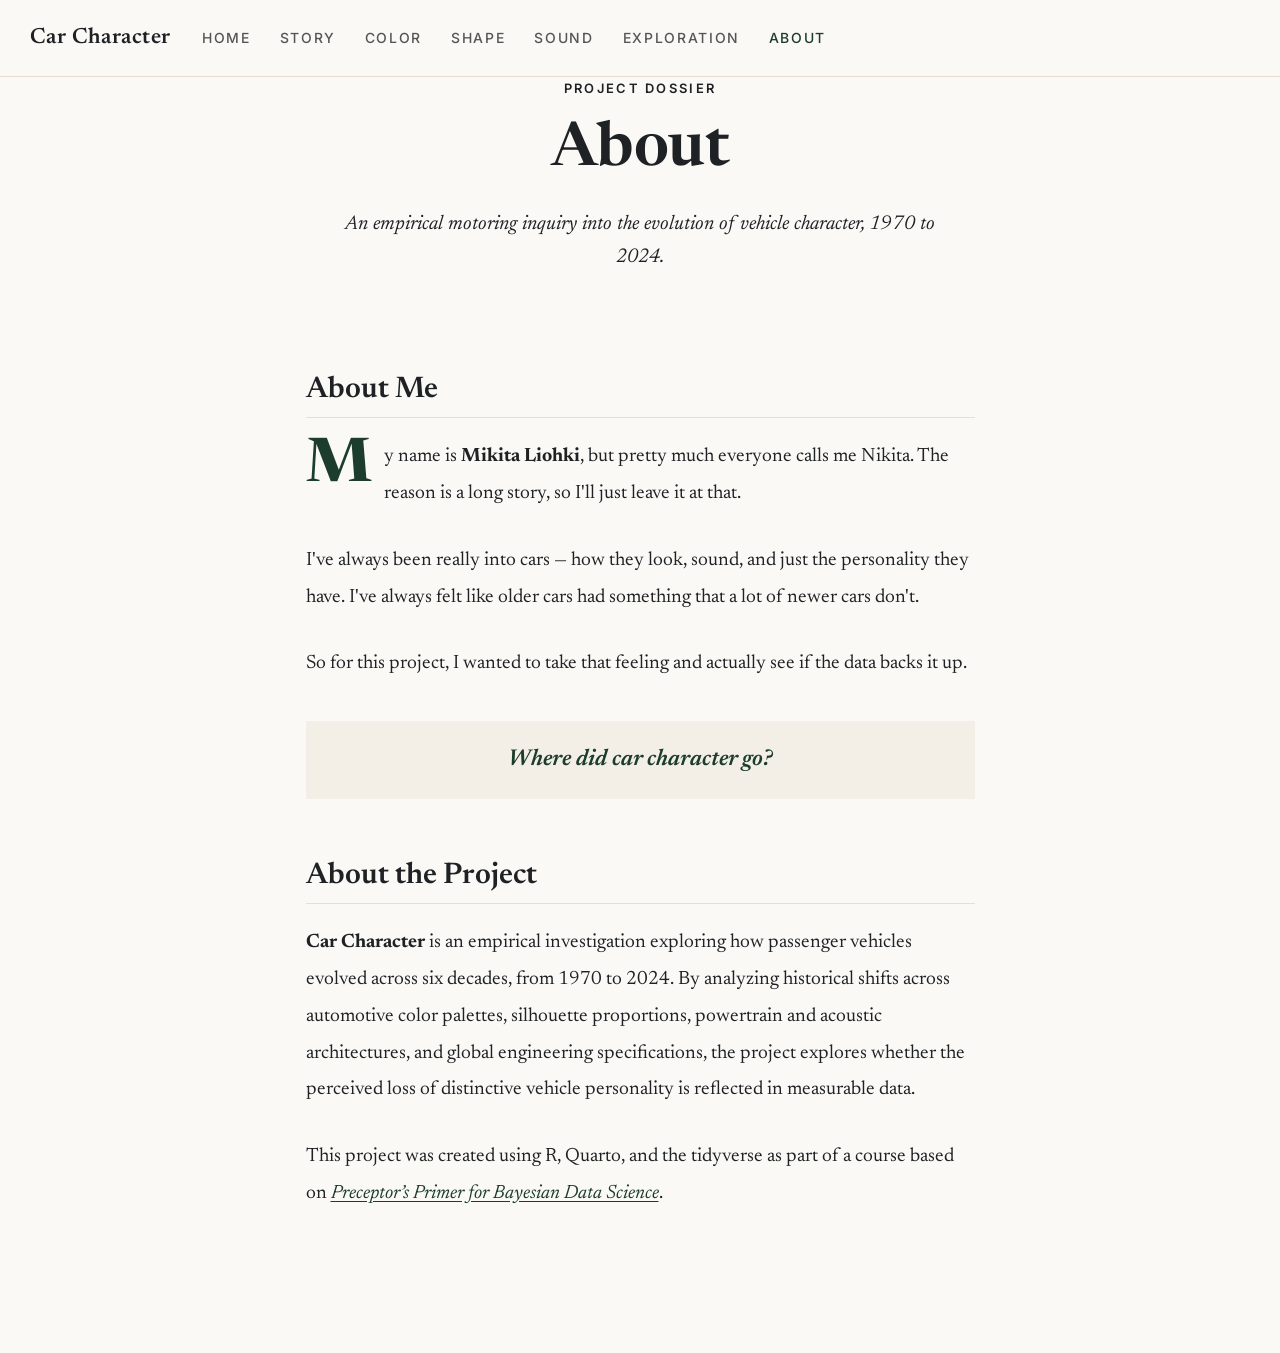
==== about.html @ 87f4a68a "Built site for gh-pages" ====
<!DOCTYPE html>
<html xmlns="http://www.w3.org/1999/xhtml" lang="en" xml:lang="en"><head>

<meta charset="utf-8">
<meta name="generator" content="quarto-1.10.18">

<meta name="viewport" content="width=device-width, initial-scale=1.0, user-scalable=yes">


<title>about – Car Character</title>
<style>
/* Default styles provided by pandoc.
** See https://pandoc.org/MANUAL.html#variables-for-html for config info.
*/
span.smallcaps{font-variant: small-caps;}
div.columns{display: flex; gap: 1.5em;}
div.column{flex: auto;}
@media screen {
div.columns{gap: min(4vw, 1.5em);}
div.column{overflow-x: auto;}
}
div.hanging-indent{margin-left: 1.5em; text-indent: -1.5em;}
ul.task-list{list-style: none;}
ul.task-list li input[type="checkbox"] {
  width: 0.8em;
  margin: 0 0.8em 0.2em -1em; /* quarto-specific, see https://github.com/quarto-dev/quarto-cli/issues/4556 */ 
  vertical-align: middle;
}
</style>


<script src="site_libs/quarto-nav/quarto-nav.js"></script>
<script src="site_libs/quarto-nav/headroom.min.js"></script>
<script src="site_libs/clipboard/clipboard.min.js"></script>
<script src="site_libs/quarto-search/autocomplete.umd.js"></script>
<script src="site_libs/quarto-search/fuse.min.js"></script>
<script src="site_libs/quarto-search/quarto-search.js"></script>
<meta name="quarto:offset" content="./">
<script src="site_libs/quarto-html/quarto.js" type="module"></script>
<script src="site_libs/quarto-html/tabsets/tabsets.js" type="module"></script>
<script src="site_libs/quarto-html/popper.min.js"></script>
<script src="site_libs/quarto-html/tippy.umd.min.js"></script>
<script src="site_libs/quarto-html/anchor.min.js"></script>
<link href="site_libs/quarto-html/tippy.css" rel="stylesheet">
<link href="site_libs/quarto-html/quarto-syntax-highlighting-64a204ab8560d761af7679ceaba22944.css" rel="stylesheet" id="quarto-text-highlighting-styles">
<script src="site_libs/bootstrap/bootstrap.min.js"></script>
<link href="site_libs/bootstrap/bootstrap-icons.css" rel="stylesheet">
<link href="site_libs/bootstrap/bootstrap-8f83ba16321a7fef8bc7299ee1375644.min.css" rel="stylesheet" append-hash="true" id="quarto-bootstrap" data-mode="light">
<script id="quarto-search-options" type="application/json">{
  "location": "navbar",
  "copy-button": false,
  "collapse-after": 3,
  "panel-placement": "end",
  "type": "overlay",
  "limit": 50,
  "keyboard-shortcut": [
    "f",
    "/",
    "s"
  ],
  "show-item-context": false,
  "language": {
    "search-no-results-text": "No results",
    "search-matching-documents-text": "matching documents",
    "search-copy-link-title": "Copy link to search",
    "search-hide-matches-text": "Hide additional matches",
    "search-more-match-text": "more match in this document",
    "search-more-matches-text": "more matches in this document",
    "search-clear-button-title": "Clear",
    "search-text-placeholder": "",
    "search-detached-cancel-button-title": "Cancel",
    "search-submit-button-title": "Submit",
    "search-label": "Search"
  }
}</script>


<link rel="stylesheet" href="styles.css">
</head>

<body class="nav-fixed fullcontent quarto-light">

<div id="quarto-search-results"></div>
  <header id="quarto-header" class="headroom fixed-top">
    <nav class="navbar navbar-expand-lg " data-bs-theme="dark">
      <div class="navbar-container container-fluid">
      <div class="navbar-brand-container mx-auto">
    <a class="navbar-brand" href="./index.html">
    <span class="navbar-title">Car Character</span>
    </a>
  </div>
            <div id="quarto-search" class="" title="Search"></div>
          <button class="navbar-toggler" type="button" data-bs-toggle="collapse" data-bs-target="#navbarCollapse" aria-controls="navbarCollapse" role="menu" aria-expanded="false" aria-label="Toggle navigation" onclick="if (window.quartoToggleHeadroom) { window.quartoToggleHeadroom(); }">
  <span class="navbar-toggler-icon"></span>
</button>
          <div class="collapse navbar-collapse" id="navbarCollapse">
            <ul class="navbar-nav navbar-nav-scroll me-auto">
  <li class="nav-item">
    <a class="nav-link" href="./index.html"> 
<span class="menu-text">Home</span></a>
  </li>  
  <li class="nav-item">
    <a class="nav-link" href="./story.html"> 
<span class="menu-text">Story</span></a>
  </li>  
  <li class="nav-item">
    <a class="nav-link" href="./color.html"> 
<span class="menu-text">Color</span></a>
  </li>  
  <li class="nav-item">
    <a class="nav-link" href="./shape.html"> 
<span class="menu-text">Shape</span></a>
  </li>  
  <li class="nav-item">
    <a class="nav-link" href="./sound.html"> 
<span class="menu-text">Sound</span></a>
  </li>  
  <li class="nav-item">
    <a class="nav-link" href="./exploration.html"> 
<span class="menu-text">Exploration</span></a>
  </li>  
  <li class="nav-item">
    <a class="nav-link active" href="./about.html" aria-current="page"> 
<span class="menu-text">About</span></a>
  </li>  
</ul>
          </div> <!-- /navcollapse -->
            <div class="quarto-navbar-tools">
</div>
      </div> <!-- /container-fluid -->
    </nav>
</header>
<!-- content -->
<div id="quarto-content" class="quarto-container page-layout-custom page-navbar">
<!-- sidebar -->
<!-- margin-sidebar -->
<!-- main -->




<div class="story-reading-wrapper">

  <!-- MASTHEAD / HEADER -->
  <header class="story-article-header">
    <div class="story-kicker">Project Dossier</div>
    <h1 class="story-headline">About</h1>
    <p class="story-deck">
      An empirical motoring inquiry into the evolution of vehicle character, 1970 to 2024.
    </p>
    <div class="story-byline-rule"></div>
  </header>

  <!-- BODY CONTENT -->
  <article class="story-essay">

    <section style="margin-bottom: 3.5rem;">
      <h2 style="font-family: var(--font-serif); font-size: 1.75rem; font-weight: 600; margin-bottom: 1.25rem; color: var(--text-ink); border-bottom: 1px solid var(--border-rule); padding-bottom: 0.5rem;">About Me</h2>
      
      <p class="story-dropcap-para">
        <span class="story-dropcap">M</span>y name is <strong>Mikita Liohki</strong>, but pretty much everyone calls me Nikita. The reason is a long story, so I'll just leave it at that.
      </p>

      <p>
        I've always been really into cars — how they look, sound, and just the personality they have. I've always felt like older cars had something that a lot of newer cars don't.
      </p>

      <p>
        So for this project, I wanted to take that feeling and actually see if the data backs it up.
      </p>

      <div class="story-emphasis-quote" style="margin: 2.25rem 0; font-size: 1.35rem; font-weight: 600; text-align: center;">
        Where did car character go?
      </div>
    </section>

    <section>
      <h2 style="font-family: var(--font-serif); font-size: 1.75rem; font-weight: 600; margin-bottom: 1.25rem; color: var(--text-ink); border-bottom: 1px solid var(--border-rule); padding-bottom: 0.5rem;">About the Project</h2>

      <p>
        <strong>Car Character</strong> is an empirical investigation exploring how passenger vehicles evolved across six decades, from 1970 to 2024. By analyzing historical shifts across automotive color palettes, silhouette proportions, powertrain and acoustic architectures, and global engineering specifications, the project explores whether the perceived loss of distinctive vehicle personality is reflected in measurable data.
      </p>

      <p>
        This project was created using R, Quarto, and the tidyverse as part of a course based on <a href="https://ppbds.github.io/primer/" target="_blank" rel="noopener noreferrer" style="color: var(--accent-racing-green); text-decoration: underline;"><em>Preceptor’s Primer for Bayesian Data Science</em></a>.
      </p>
    </section>

  </article>

</div>




<script id="quarto-html-after-body" type="application/javascript">
  window.document.addEventListener("DOMContentLoaded", function (event) {
    const icon = "";
    const anchorJS = new window.AnchorJS();
    anchorJS.options = {
      placement: 'right',
      icon: icon
    };
    anchorJS.add('.anchored');
    const isCodeAnnotation = (el) => {
      for (const clz of el.classList) {
        if (clz.startsWith('code-annotation-')) {                     
          return true;
        }
      }
      return false;
    }
    const onCopySuccess = function(e) {
      // button target
      const button = e.trigger;
      // don't keep focus
      button.blur();
      // flash "checked"
      button.classList.add('code-copy-button-checked');
      var currentTitle = button.getAttribute("title");
      button.setAttribute("title", "Copied!");
      let tooltip;
      if (window.bootstrap) {
        button.setAttribute("data-bs-toggle", "tooltip");
        button.setAttribute("data-bs-placement", "left");
        button.setAttribute("data-bs-title", "Copied!");
        tooltip = new bootstrap.Tooltip(button, 
          { trigger: "manual", 
            customClass: "code-copy-button-tooltip",
            offset: [0, -8]});
        tooltip.show();    
      }
      setTimeout(function() {
        if (tooltip) {
          tooltip.hide();
          button.removeAttribute("data-bs-title");
          button.removeAttribute("data-bs-toggle");
          button.removeAttribute("data-bs-placement");
        }
        button.setAttribute("title", currentTitle);
        button.classList.remove('code-copy-button-checked');
      }, 1000);
      // clear code selection
      e.clearSelection();
    }
    const getTextToCopy = function(trigger) {
      const outerScaffold = trigger.parentElement.cloneNode(true);
      const codeEl = outerScaffold.querySelector('code');
      for (const childEl of codeEl.children) {
        if (isCodeAnnotation(childEl)) {
          childEl.remove();
        }
      }
      return codeEl.innerText;
    }
    const clipboard = new window.ClipboardJS('.code-copy-button:not([data-in-quarto-modal])', {
      text: getTextToCopy
    });
    clipboard.on('success', onCopySuccess);
    if (window.document.getElementById('quarto-embedded-source-code-modal')) {
      const clipboardModal = new window.ClipboardJS('.code-copy-button[data-in-quarto-modal]', {
        text: getTextToCopy,
        container: window.document.getElementById('quarto-embedded-source-code-modal')
      });
      clipboardModal.on('success', onCopySuccess);
    }
      var localhostRegex = new RegExp(/^(?:http|https):\/\/localhost\:?[0-9]*\//);
      var mailtoRegex = new RegExp(/^mailto:/);
        var filterRegex = new RegExp('/' + window.location.host + '/');
      var isInternal = (href) => {
          return filterRegex.test(href) || localhostRegex.test(href) || mailtoRegex.test(href);
      }
      // Inspect non-navigation links and adorn them if external
     var links = window.document.querySelectorAll('a[href]:not(.nav-link):not(.navbar-brand):not(.toc-action):not(.sidebar-link):not(.sidebar-item-toggle):not(.pagination-link):not(.no-external):not([aria-hidden]):not(.dropdown-item):not(.quarto-navigation-tool):not(.about-link)');
      for (var i=0; i<links.length; i++) {
        const link = links[i];
        if (!isInternal(link.href)) {
          // undo the damage that might have been done by quarto-nav.js in the case of
          // links that we want to consider external
          if (link.dataset.originalHref !== undefined) {
            link.href = link.dataset.originalHref;
          }
        }
      }
    function tippyHover(el, contentFn, onTriggerFn, onUntriggerFn) {
      const config = {
        allowHTML: true,
        maxWidth: 500,
        delay: 100,
        arrow: false,
        appendTo: function(el) {
            return el.parentElement;
        },
        interactive: true,
        interactiveBorder: 10,
        theme: 'quarto',
        placement: 'bottom-start',
      };
      if (contentFn) {
        config.content = contentFn;
      }
      if (onTriggerFn) {
        config.onTrigger = onTriggerFn;
      }
      if (onUntriggerFn) {
        config.onUntrigger = onUntriggerFn;
      }
      window.tippy(el, config); 
    }
    const noterefs = window.document.querySelectorAll('a[role="doc-noteref"]');
    for (var i=0; i<noterefs.length; i++) {
      const ref = noterefs[i];
      tippyHover(ref, function() {
        // use id or data attribute instead here
        let href = ref.getAttribute('data-footnote-href') || ref.getAttribute('href');
        try { href = new URL(href).hash; } catch {}
        const id = href.replace(/^#\/?/, "");
        const note = window.document.getElementById(id);
        if (note) {
          return note.innerHTML;
        } else {
          return "";
        }
      });
    }
    const xrefs = window.document.querySelectorAll('a.quarto-xref');
    const processXRef = (id, note) => {
      // Strip column container classes
      const stripColumnClz = (el) => {
        el.classList.remove("page-full", "page-columns");
        if (el.children) {
          for (const child of el.children) {
            stripColumnClz(child);
          }
        }
      }
      stripColumnClz(note)
      if (id === null || id.startsWith('sec-')) {
        // Special case sections, only their first couple elements
        const container = document.createElement("div");
        if (note.children && note.children.length > 2) {
          container.appendChild(note.children[0].cloneNode(true));
          for (let i = 1; i < note.children.length; i++) {
            const child = note.children[i];
            if (child.tagName === "P" && child.innerText === "") {
              continue;
            } else {
              container.appendChild(child.cloneNode(true));
              break;
            }
          }
          if (window.Quarto?.typesetMath) {
            window.Quarto.typesetMath(container);
          }
          return container.innerHTML
        } else {
          if (window.Quarto?.typesetMath) {
            window.Quarto.typesetMath(note);
          }
          return note.innerHTML;
        }
      } else {
        // Remove any anchor links if they are present
        const anchorLink = note.querySelector('a.anchorjs-link');
        if (anchorLink) {
          anchorLink.remove();
        }
        if (window.Quarto?.typesetMath) {
          window.Quarto.typesetMath(note);
        }
        if (note.classList.contains("callout")) {
          return note.outerHTML;
        } else {
          return note.innerHTML;
        }
      }
    }
    for (var i=0; i<xrefs.length; i++) {
      const xref = xrefs[i];
      tippyHover(xref, undefined, function(instance) {
        instance.disable();
        let url = xref.getAttribute('href');
        let hash = undefined; 
        if (url.startsWith('#')) {
          hash = url;
        } else {
          try { hash = new URL(url).hash; } catch {}
        }
        if (hash) {
          const id = hash.replace(/^#\/?/, "");
          const note = window.document.getElementById(id);
          if (note !== null) {
            try {
              const html = processXRef(id, note.cloneNode(true));
              instance.setContent(html);
            } finally {
              instance.enable();
              instance.show();
            }
          } else {
            // See if we can fetch this
            fetch(url.split('#')[0])
            .then(res => res.text())
            .then(html => {
              const parser = new DOMParser();
              const htmlDoc = parser.parseFromString(html, "text/html");
              const note = htmlDoc.getElementById(id);
              if (note !== null) {
                const html = processXRef(id, note);
                instance.setContent(html);
              } 
            }).finally(() => {
              instance.enable();
              instance.show();
            });
          }
        } else {
          // See if we can fetch a full url (with no hash to target)
          // This is a special case and we should probably do some content thinning / targeting
          fetch(url)
          .then(res => res.text())
          .then(html => {
            const parser = new DOMParser();
            const htmlDoc = parser.parseFromString(html, "text/html");
            const note = htmlDoc.querySelector('main.content');
            if (note !== null) {
              // This should only happen for chapter cross references
              // (since there is no id in the URL)
              // remove the first header
              if (note.children.length > 0 && note.children[0].tagName === "HEADER") {
                note.children[0].remove();
              }
              const html = processXRef(null, note);
              instance.setContent(html);
            } 
          }).finally(() => {
            instance.enable();
            instance.show();
          });
        }
      }, function(instance) {
      });
    }
        let selectedAnnoteEl;
        const selectorForAnnotation = ( cell, annotation) => {
          let cellAttr = 'data-code-cell="' + cell + '"';
          let lineAttr = 'data-code-annotation="' +  annotation + '"';
          const selector = 'span[' + cellAttr + '][' + lineAttr + ']';
          return selector;
        }
        const selectCodeLines = (annoteEl) => {
          const doc = window.document;
          const targetCell = annoteEl.getAttribute("data-target-cell");
          const targetAnnotation = annoteEl.getAttribute("data-target-annotation");
          const annoteSpan = window.document.querySelector(selectorForAnnotation(targetCell, targetAnnotation));
          const lines = annoteSpan.getAttribute("data-code-lines").split(",");
          const lineIds = lines.map((line) => {
            return targetCell + "-" + line;
          })
          let top = null;
          let height = null;
          let parent = null;
          if (lineIds.length > 0) {
              //compute the position of the single el (top and bottom and make a div)
              const el = window.document.getElementById(lineIds[0]);
              top = el.offsetTop;
              height = el.offsetHeight;
              parent = el.parentElement.parentElement;
            if (lineIds.length > 1) {
              const lastEl = window.document.getElementById(lineIds[lineIds.length - 1]);
              const bottom = lastEl.offsetTop + lastEl.offsetHeight;
              height = bottom - top;
            }
            if (top !== null && height !== null && parent !== null) {
              // cook up a div (if necessary) and position it 
              let div = window.document.getElementById("code-annotation-line-highlight");
              if (div === null) {
                div = window.document.createElement("div");
                div.setAttribute("id", "code-annotation-line-highlight");
                div.style.position = 'absolute';
                parent.appendChild(div);
              }
              div.style.top = top - 2 + "px";
              div.style.height = height + 4 + "px";
              div.style.left = 0;
              let gutterDiv = window.document.getElementById("code-annotation-line-highlight-gutter");
              if (gutterDiv === null) {
                gutterDiv = window.document.createElement("div");
                gutterDiv.setAttribute("id", "code-annotation-line-highlight-gutter");
                gutterDiv.style.position = 'absolute';
                const codeCell = window.document.getElementById(targetCell);
                const gutter = codeCell.querySelector('.code-annotation-gutter');
                gutter.appendChild(gutterDiv);
              }
              gutterDiv.style.top = top - 2 + "px";
              gutterDiv.style.height = height + 4 + "px";
            }
            selectedAnnoteEl = annoteEl;
          }
        };
        const unselectCodeLines = () => {
          const elementsIds = ["code-annotation-line-highlight", "code-annotation-line-highlight-gutter"];
          elementsIds.forEach((elId) => {
            const div = window.document.getElementById(elId);
            if (div) {
              div.remove();
            }
          });
          selectedAnnoteEl = undefined;
        };
          // Handle positioning of the toggle
      window.addEventListener(
        "resize",
        throttle(() => {
          elRect = undefined;
          if (selectedAnnoteEl) {
            selectCodeLines(selectedAnnoteEl);
          }
        }, 10)
      );
      function throttle(fn, ms) {
      let throttle = false;
      let timer;
        return (...args) => {
          if(!throttle) { // first call gets through
              fn.apply(this, args);
              throttle = true;
          } else { // all the others get throttled
              if(timer) clearTimeout(timer); // cancel #2
              timer = setTimeout(() => {
                fn.apply(this, args);
                timer = throttle = false;
              }, ms);
          }
        };
      }
        // Attach click handler to the DT
        const annoteDls = window.document.querySelectorAll('dt[data-target-cell]');
        for (const annoteDlNode of annoteDls) {
          annoteDlNode.addEventListener('click', (event) => {
            const clickedEl = event.target;
            if (clickedEl !== selectedAnnoteEl) {
              unselectCodeLines();
              const activeEl = window.document.querySelector('dt[data-target-cell].code-annotation-active');
              if (activeEl) {
                activeEl.classList.remove('code-annotation-active');
              }
              selectCodeLines(clickedEl);
              clickedEl.classList.add('code-annotation-active');
            } else {
              // Unselect the line
              unselectCodeLines();
              clickedEl.classList.remove('code-annotation-active');
            }
          });
        }
    const findCites = (el) => {
      const parentEl = el.parentElement;
      if (parentEl) {
        const cites = parentEl.dataset.cites;
        if (cites) {
          return {
            el,
            cites: cites.split(' ')
          };
        } else {
          return findCites(el.parentElement)
        }
      } else {
        return undefined;
      }
    };
    var bibliorefs = window.document.querySelectorAll('a[role="doc-biblioref"]');
    for (var i=0; i<bibliorefs.length; i++) {
      const ref = bibliorefs[i];
      const citeInfo = findCites(ref);
      if (citeInfo) {
        tippyHover(citeInfo.el, function() {
          var popup = window.document.createElement('div');
          citeInfo.cites.forEach(function(cite) {
            var citeDiv = window.document.createElement('div');
            citeDiv.classList.add('hanging-indent');
            citeDiv.classList.add('csl-entry');
            var biblioDiv = window.document.getElementById('ref-' + cite);
            if (biblioDiv) {
              citeDiv.innerHTML = biblioDiv.innerHTML;
            }
            popup.appendChild(citeDiv);
          });
          return popup.innerHTML;
        });
      }
    }
  });
  </script>
</div> <!-- /content -->




</body></html>
---- styles.css ----
/* ==========================================================================
   BRITISH MOTORING EDITORIAL DESIGN SYSTEM
   Refined, Understated, Editorial Typography & Warm Paper Palette
   ========================================================================== */

@import url('https://fonts.googleapis.com/css2?family=Newsreader:ital,opsz,wght@0,6..72,400..700;1,6..72,400..700&family=Inter:wght@300;400;500;600&display=swap');

:root {
  --font-serif: "Newsreader", "Baskerville", "Georgia", "Times New Roman", serif;
  --font-sans: "Inter", -apple-system, BlinkMacSystemFont, "Segoe UI", Roboto, sans-serif;
  
  /* Primary British editorial palette */
  --bg-paper: #fbf9f5;
  --bg-cream: #f4efe6;
  --bg-stone: #ebe5d8;
  --bg-card: #ffffff;
  
  /* Contrast dark sections (British racing green / navy / charcoal) */
  --bg-dark-racing: #142a20;
  --bg-dark-navy: #151e27;
  --bg-dark-charcoal: #1e2225;
  
  /* Typography ink tones */
  --text-ink: #1e2225;
  --text-body: #42494e;
  --text-muted: #727c83;
  --text-faint: #9ea7ad;
  --text-light: #f7f5ef;
  --text-light-muted: #b8c1c5;
  
  /* Restrained dividers & hairline rules */
  --border-rule: #e5dfd4;
  --border-strong: #cfc6b5;
  --border-dark-rule: rgba(255, 255, 255, 0.12);
  
  /* Natural accents */
  --accent-racing-green: #1c3d2e;
  --accent-brass: #967444;
  --accent-burgundy: #742d33;
  --accent-faded-red: #a43936;
}

body {
  background-color: var(--bg-paper);
  color: var(--text-ink);
  font-family: var(--font-sans);
  line-height: 1.65;
  -webkit-font-smoothing: antialiased;
  -moz-osx-font-smoothing: grayscale;
}

/* Journal Masthead Navbar */
.navbar {
  background-color: var(--bg-paper) !important;
  border-bottom: 1px solid var(--border-rule) !important;
  box-shadow: none !important;
  padding: 0.85rem 1.5rem;
}

.navbar .navbar-brand {
  font-family: var(--font-serif);
  font-size: 1.3rem;
  font-weight: 600;
  letter-spacing: 0.02em;
  color: var(--text-ink) !important;
}

.navbar .nav-link {
  font-family: var(--font-sans);
  font-size: 0.82rem;
  font-weight: 500;
  letter-spacing: 0.12em;
  text-transform: uppercase;
  color: var(--text-secondary) !important;
  padding: 0.45rem 0.85rem !important;
  transition: color 0.2s ease;
}

.navbar .nav-link:hover,
.navbar .nav-link.active {
  color: var(--accent-racing-green) !important;
}

.navbar-toggler {
  border-color: var(--border-rule) !important;
}

/* Editorial Hero Header */
.hero-section {
  position: relative;
  background-color: var(--bg-paper);
  padding: 5rem 1.5rem 4.5rem;
  color: var(--text-ink);
  overflow: hidden;
  border-bottom: 1px solid var(--border-rule);
}

.hero-header {
  position: relative;
  z-index: 10;
  text-align: center;
  max-width: 820px;
  margin: 0 auto;
}

.hero-eyebrow {
  display: inline-block;
  font-family: var(--font-sans);
  font-size: 0.76rem;
  font-weight: 600;
  letter-spacing: 0.18em;
  text-transform: uppercase;
  color: var(--accent-racing-green);
  margin-bottom: 1rem;
  padding: 0.25rem 0.65rem;
  background: transparent;
  border-top: 1px solid var(--border-strong);
  border-bottom: 1px solid var(--border-strong);
  border-left: none;
  border-right: none;
  border-radius: 0;
}

.hero-title {
  font-family: var(--font-serif);
  font-size: clamp(2.4rem, 5vw, 3.8rem);
  font-weight: 600;
  letter-spacing: -0.01em;
  color: var(--text-ink);
  margin: 0.5rem 0 1rem;
  line-height: 1.15;
  text-shadow: none;
}

.hero-subtitle {
  font-family: var(--font-serif);
  font-size: clamp(1.1rem, 2vw, 1.35rem);
  font-style: italic;
  font-weight: 400;
  line-height: 1.6;
  color: var(--text-body);
  margin-top: 0.85rem;
  max-width: 680px;
  margin-left: auto;
  margin-right: auto;
  text-shadow: none;
}

/* ==========================================================================
   ONE CAR — SEVEN DECADES: Continuous Automotive Timeline
   ========================================================================== */

.seven-decades-section {
  position: relative;
  z-index: 5;
  width: 100%;
  max-width: 1360px;
  margin: 0 auto;
  padding: 4.5rem 1.5rem 4rem;
  background: var(--bg-paper);
}

.seven-decades-header {
  text-align: center;
  max-width: 820px;
  margin: 0 auto 3rem;
}

.timeline-headline {
  font-family: var(--font-serif);
  font-size: clamp(2.2rem, 4.5vw, 3.4rem);
  font-weight: 600;
  letter-spacing: -0.01em;
  color: var(--text-ink);
  margin: 0 0 0.85rem;
  line-height: 1.15;
  text-shadow: none;
}

.timeline-subtitle {
  font-family: var(--font-serif);
  font-size: clamp(1.05rem, 1.8vw, 1.25rem);
  font-weight: 400;
  line-height: 1.6;
  color: var(--text-body);
  margin: 0;
  font-style: italic;
}

/* Timeline Container & Grid */
.seven-decades-container {
  position: relative;
  width: 100%;
  background: var(--bg-card);
  border: 1px solid var(--border-rule);
  box-shadow: 0 4px 20px rgba(0, 0, 0, 0.03);
  overflow: hidden;
  border-radius: 2px;
}

/* Subtle continuous horizontal connecting line */
.timeline-horizon-line {
  position: absolute;
  top: 48px;
  left: 0;
  right: 0;
  height: 1px;
  background: var(--border-rule);
  z-index: 1;
  pointer-events: none;
}

.seven-decades-grid {
  position: relative;
  z-index: 2;
  display: grid;
  grid-template-columns: repeat(6, 1fr);
  width: 100%;
}

/* Individual Vertical Decade Panel */
.decade-panel {
  display: flex;
  flex-direction: column;
  align-items: center;
  padding: 1.35rem 0.65rem 1.75rem;
  border-right: 1px solid var(--border-rule);
  position: relative;
  background: transparent;
  transition: background 0.25s ease;
  min-width: 0;
}

.decade-panel:last-child {
  border-right: none;
}

.decade-panel:hover {
  background: var(--bg-cream);
}

.panel-decade-badge {
  font-family: var(--font-sans);
  font-size: 0.72rem;
  font-weight: 600;
  letter-spacing: 0.16em;
  color: var(--accent-racing-green);
  text-transform: uppercase;
  margin-bottom: 0.55rem;
  transition: color 0.2s ease;
}

.panel-horizon-node {
  width: 5px;
  height: 5px;
  border-radius: 50%;
  background: var(--border-strong);
  margin-bottom: 1.25rem;
  transition: transform 0.2s ease, background-color 0.2s ease;
}

.decade-panel:hover .panel-horizon-node {
  transform: scale(1.4);
  background: var(--accent-racing-green);
}

/* Car Photography Frame */
.panel-image-frame {
  width: 100%;
  height: 125px;
  display: flex;
  align-items: center;
  justify-content: center;
  background: var(--bg-paper);
  border: 1px solid var(--border-rule);
  border-radius: 2px;
  padding: 6px;
  overflow: hidden;
  margin-bottom: 1rem;
}

.panel-car-img {
  width: 100%;
  height: 100%;
  object-fit: contain;
  object-position: center;
  filter: contrast(1.02);
  transition: transform 0.4s ease;
}

.decade-panel:hover .panel-car-img {
  transform: scale(1.05);
}

/* Panel Meta Information */
.panel-meta {
  width: 100%;
  text-align: center;
  display: flex;
  flex-direction: column;
}

.panel-year {
  font-family: var(--font-sans);
  font-size: 0.7rem;
  font-weight: 600;
  letter-spacing: 0.1em;
  color: var(--text-muted);
}

.panel-model {
  font-family: var(--font-serif);
  font-size: 0.88rem;
  font-weight: 600;
  letter-spacing: 0.01em;
  color: var(--text-ink);
  margin: 0.2rem 0 0.75rem;
  line-height: 1.25;
  min-height: 2.2rem;
  display: flex;
  align-items: center;
  justify-content: center;
}

/* Technical Specification List */
.panel-specs {
  font-family: var(--font-sans);
  font-size: 0.7rem;
  color: var(--text-muted);
  line-height: 1.6;
  border-top: 1px solid var(--border-rule);
  padding-top: 0.65rem;
  display: flex;
  flex-direction: column;
  gap: 0.1rem;
}

.panel-specs span {
  display: block;
  white-space: nowrap;
}

/* Timeline Outro & Lead-in Transition */
.seven-decades-outro {
  text-align: center;
  max-width: 760px;
  margin: 3.5rem auto 1rem;
}

.outro-statement {
  font-family: var(--font-serif);
  font-size: clamp(1.15rem, 2vw, 1.4rem);
  font-style: italic;
  font-weight: 400;
  color: var(--text-ink);
  margin-bottom: 1.5rem;
  line-height: 1.5;
}

.outro-transition-box {
  background: var(--bg-cream);
  border: 1px solid var(--border-rule);
  border-radius: 2px;
  padding: 1.75rem 2.25rem;
  margin-top: 1rem;
}

.transition-question {
  font-family: var(--font-serif);
  font-size: clamp(1.15rem, 2vw, 1.4rem);
  font-weight: 600;
  color: var(--text-ink);
  margin: 0 0 0.45rem;
}

.transition-subtext {
  font-size: 0.95rem;
  color: var(--text-secondary);
  margin: 0;
  line-height: 1.55;
}

/* Responsive: Tablet (768px - 1050px) */
@media (max-width: 1050px) {
  .seven-decades-grid {
    grid-template-columns: repeat(6, minmax(130px, 1fr));
    overflow-x: auto;
    -webkit-overflow-scrolling: touch;
  }
  
  .timeline-horizon-line {
    width: 780px;
  }
}

/* Responsive: Mobile (< 768px) */
@media (max-width: 767px) {
  .seven-decades-container {
    background: transparent;
    border: none;
    box-shadow: none;
  }

  .timeline-horizon-line {
    display: none;
  }

  .seven-decades-grid {
    display: flex;
    flex-direction: column;
    gap: 1.5rem;
  }

  .decade-panel {
    border-right: none;
    border: 1px solid var(--border-rule);
    background: var(--bg-card);
    border-radius: 2px;
    padding: 1.25rem 1.25rem 1.5rem;
    width: 100%;
  }

  .panel-horizon-node {
    display: none;
  }

  .panel-image-frame {
    height: 190px;
    margin-bottom: 1rem;
  }

  .panel-model {
    min-height: auto;
  }

  .panel-specs {
    flex-direction: row;
    flex-wrap: wrap;
    justify-content: center;
    gap: 0.75rem;
  }
}

/* ==========================================================================
   Two-Car Visual Comparison Section
   ========================================================================== */

.comparison-section {
  max-width: 1240px;
  margin: 4.5rem auto 5.5rem;
  padding: 0 1.5rem;
}

.comparison-header {
  text-align: center;
  margin-bottom: 3rem;
}

.comparison-eyebrow {
  font-family: var(--font-sans);
  font-size: 0.74rem;
  font-weight: 600;
  letter-spacing: 0.16em;
  text-transform: uppercase;
  color: var(--accent-racing-green);
  margin-bottom: 0.75rem;
}

.comparison-title {
  font-family: var(--font-serif);
  font-size: clamp(2rem, 4.2vw, 3.2rem);
  font-weight: 600;
  letter-spacing: -0.01em;
  color: var(--text-ink);
  margin: 0 0 0.85rem;
  text-transform: none;
}

.comparison-subtitle {
  font-family: var(--font-serif);
  font-size: clamp(1.05rem, 1.8vw, 1.25rem);
  color: var(--text-body);
  font-style: italic;
  max-width: 650px;
  margin: 0 auto;
  line-height: 1.6;
}

/* Side-by-Side Comparison Stage */
.comparison-stage {
  display: flex;
  align-items: stretch;
  gap: 1.5rem;
  position: relative;
  margin-bottom: 2.5rem;
}

.car-card {
  flex: 1;
  background: var(--bg-card);
  border: 1px solid var(--border-rule);
  border-radius: 2px;
  overflow: hidden;
  display: flex;
  flex-direction: column;
  transition: border-color 0.25s ease, box-shadow 0.25s ease;
  box-shadow: 0 2px 12px rgba(0, 0, 0, 0.03);
}

.car-card:hover {
  border-color: var(--border-strong);
  box-shadow: 0 6px 20px rgba(0, 0, 0, 0.06);
}

.car-media {
  position: relative;
  width: 100%;
  aspect-ratio: 16 / 10;
  background: var(--bg-cream);
  overflow: hidden;
}

.car-photo {
  width: 100%;
  height: 100%;
  object-fit: cover;
  transition: transform 0.5s ease;
}

.car-card:hover .car-photo {
  transform: scale(1.02);
}

.era-tag {
  position: absolute;
  top: 1rem;
  left: 1rem;
  background: var(--bg-paper);
  border: 1px solid var(--border-rule);
  color: var(--accent-racing-green);
  font-family: var(--font-sans);
  font-size: 0.74rem;
  font-weight: 600;
  letter-spacing: 0.1em;
  padding: 0.3rem 0.65rem;
  border-radius: 2px;
}

.car-meta {
  padding: 1.75rem;
  display: flex;
  flex-direction: column;
  flex-grow: 1;
}

.car-name {
  font-family: var(--font-serif);
  font-size: 1.65rem;
  font-weight: 600;
  color: var(--text-ink);
  margin: 0 0 0.35rem;
  letter-spacing: -0.01em;
}

.car-category {
  font-family: var(--font-sans);
  font-size: 0.8rem;
  color: var(--text-muted);
  margin-bottom: 1.5rem;
  font-weight: 500;
  letter-spacing: 0.03em;
}

/* Specs Table / Grid */
.car-specs-grid {
  margin: 0;
  padding: 0;
  display: flex;
  flex-direction: column;
  gap: 0.7rem;
  border-top: 1px solid var(--border-rule);
  padding-top: 1.25rem;
}

.spec-row {
  display: flex;
  justify-content: space-between;
  align-items: baseline;
  font-size: 0.88rem;
  padding-bottom: 0.45rem;
  border-bottom: 1px solid var(--border-rule);
}

.spec-row dt {
  color: var(--text-muted);
  font-weight: 400;
}

.spec-row dd {
  margin: 0;
  color: var(--text-ink);
  font-weight: 500;
  font-family: var(--font-sans);
}

.spec-metric {
  color: var(--text-muted);
  font-size: 0.8rem;
  font-weight: 400;
}

/* Central Bridge / VS */
.comparison-bridge {
  display: flex;
  flex-direction: column;
  align-items: center;
  justify-content: center;
  width: 40px;
  position: relative;
}

.bridge-line {
  flex: 1;
  width: 1px;
  background: var(--border-rule);
}

.bridge-badge {
  background: var(--bg-paper);
  border: 1px solid var(--border-rule);
  color: var(--text-muted);
  font-family: var(--font-sans);
  font-size: 0.72rem;
  font-weight: 600;
  letter-spacing: 0.1em;
  padding: 0.4rem 0.55rem;
  border-radius: 2px;
  margin: 0.5rem 0;
}

/* Data Insight Strip */
.comparison-delta-strip {
  background: var(--bg-cream);
  border: 1px solid var(--border-rule);
  border-radius: 2px;
  padding: 1.5rem 2rem;
  margin-bottom: 3rem;
}

.delta-header {
  font-family: var(--font-sans);
  font-size: 0.74rem;
  font-weight: 600;
  letter-spacing: 0.16em;
  color: var(--accent-racing-green);
  margin-bottom: 1.25rem;
  text-align: center;
}

.delta-grid {
  display: grid;
  grid-template-columns: repeat(auto-fit, minmax(180px, 1fr));
  gap: 1.25rem;
  text-align: center;
}

.delta-item {
  display: flex;
  flex-direction: column;
  gap: 0.35rem;
  padding: 0.5rem;
  border-left: 1px solid var(--border-rule);
}

.delta-item:first-child {
  border-left: none;
}

.delta-value {
  font-family: var(--font-serif);
  font-size: 1.65rem;
  font-weight: 600;
  color: var(--text-ink);
}

.delta-item.highlight .delta-value {
  color: var(--accent-racing-green);
}

.delta-label {
  font-family: var(--font-sans);
  font-size: 0.78rem;
  color: var(--text-secondary);
  font-weight: 500;
}

/* Editorial Observation & Narrative */
.comparison-narrative {
  background: var(--bg-card);
  border: 1px solid var(--border-rule);
  border-radius: 2px;
  padding: 2.5rem 3rem;
}

.narrative-heading {
  font-family: var(--font-serif);
  font-size: 1.5rem;
  font-weight: 600;
  color: var(--text-ink);
  margin: 0 0 1.25rem;
  letter-spacing: -0.01em;
}

.narrative-body p {
  color: var(--text-body);
  font-size: 1.05rem;
  line-height: 1.7;
  margin-bottom: 1.25rem;
}

.narrative-body p:last-child {
  margin-bottom: 0;
}

.narrative-question {
  margin-top: 1.75rem;
  padding-top: 1.5rem;
  border-top: 1px solid var(--border-rule);
}

.narrative-question em {
  font-family: var(--font-serif);
  color: var(--accent-racing-green);
  font-size: 1.25rem;
  font-style: italic;
  font-weight: 400;
  display: block;
}

/* Responsive Stacking */
@media (max-width: 900px) {
  .comparison-stage {
    flex-direction: column;
  }

  .comparison-bridge {
    flex-direction: row;
    width: 100%;
    margin: 0.75rem 0;
  }

  .bridge-line {
    width: auto;
    height: 1px;
    background: var(--border-rule);
  }

  .delta-item {
    border-left: none;
    border-bottom: 1px solid var(--border-rule);
    padding-bottom: 1rem;
  }

  .delta-item:last-child {
    border-bottom: none;
  }

  .comparison-narrative {
    padding: 1.75rem;
  }
}


/* ==========================================================================
   Home Page: Decade Color Palette Section (1970 - 2024)
   ========================================================================== */

.home-palette-section {
  padding: 5rem 1.5rem 6rem;
  max-width: 1280px;
  margin: 0 auto;
  border-top: 1px solid var(--border-rule);
  background: var(--bg-paper);
}

.home-palette-header {
  text-align: center;
  max-width: 900px;
  margin: 0 auto 3rem;
}

.palette-eyebrow {
  font-family: var(--font-sans);
  font-size: 0.74rem;
  font-weight: 600;
  letter-spacing: 0.16em;
  text-transform: uppercase;
  color: var(--accent-racing-green);
  margin-bottom: 0.85rem;
  display: inline-block;
}

.palette-statement {
  font-family: var(--font-serif);
  font-size: clamp(2rem, 4.2vw, 3.2rem);
  font-weight: 600;
  letter-spacing: -0.01em;
  color: var(--text-ink);
  margin: 0 0 0.85rem;
  line-height: 1.15;
  text-shadow: none;
  text-transform: none;
}

.palette-question {
  font-family: var(--font-serif);
  font-size: clamp(1.05rem, 1.8vw, 1.25rem);
  color: var(--text-body);
  font-style: italic;
  margin: 0;
  line-height: 1.6;
}

.home-palette-card {
  background: var(--bg-card);
  border: 1px solid var(--border-rule);
  border-radius: 2px;
  padding: 2.25rem;
  box-shadow: 0 4px 20px rgba(0, 0, 0, 0.03);
}

.palette-toolbar {
  display: flex;
  flex-direction: column;
  gap: 0.85rem;
  background: var(--bg-cream);
  border: 1px solid var(--border-rule);
  border-radius: 2px;
  padding: 1rem 1.25rem;
  margin-bottom: 2rem;
}

.palette-legend {
  display: flex;
  flex-wrap: wrap;
  gap: 0.6rem 1rem;
  align-items: center;
}

.palette-legend-item {
  display: inline-flex;
  align-items: center;
  gap: 0.45rem;
  font-family: var(--font-sans);
  font-size: 0.78rem;
  color: var(--text-body);
}

.legend-swatch {
  width: 11px;
  height: 11px;
  border-radius: 2px;
  display: inline-block;
  flex-shrink: 0;
}

.palette-readout {
  font-family: var(--font-sans);
  font-size: 0.82rem;
  color: var(--text-ink);
  background: var(--bg-card);
  padding: 0.45rem 0.85rem;
  border-radius: 2px;
  border: 1px solid var(--border-rule);
  min-height: 24px;
}

.readout-idle {
  color: var(--text-muted);
  font-style: italic;
}

.mobile-scroll-hint {
  display: none;
  font-family: var(--font-sans);
  font-size: 0.72rem;
  color: var(--accent-racing-green);
  margin-bottom: 0.75rem;
  text-align: center;
  letter-spacing: 0.05em;
}

/* 6 Decade Columns Grid */
.palette-decades-grid {
  display: grid;
  grid-template-columns: repeat(6, 1fr);
  gap: 1.25rem;
  margin: 1.5rem 0;
}

.decade-palette-column {
  display: flex;
  flex-direction: column;
  gap: 0.65rem;
  background: var(--bg-paper);
  border: 1px solid var(--border-rule);
  border-radius: 2px;
  padding: 0.85rem 0.5rem;
  transition: border-color 0.2s ease;
}

.decade-palette-column:hover {
  border-color: var(--border-strong);
}

.column-header {
  display: flex;
  flex-direction: column;
  align-items: center;
  gap: 2px;
}

.column-decade {
  font-family: var(--font-serif);
  font-size: 1.15rem;
  font-weight: 600;
  letter-spacing: 0.01em;
  color: var(--text-ink);
}

.column-range {
  font-family: var(--font-sans);
  font-size: 0.72rem;
  color: var(--text-muted);
}

.column-pillar {
  height: 480px;
  display: flex;
  flex-direction: column;
  width: 100%;
  border-radius: 2px;
  overflow: hidden;
  border: 1px solid var(--border-rule);
  background: var(--bg-cream);
  box-shadow: none;
}

.palette-slice {
  display: flex;
  align-items: center;
  justify-content: center;
  overflow: hidden;
  width: 100%;
  transition: filter 0.15s ease;
  cursor: pointer;
  user-select: none;
}

.palette-slice:hover {
  filter: brightness(1.1);
}

.palette-slice.is-compact {
  font-size: 0;
}

.slice-pct {
  font-family: var(--font-sans);
  font-size: 0.74rem;
  font-weight: 600;
  letter-spacing: -0.01em;
}

.column-footer {
  display: flex;
  flex-direction: column;
  align-items: center;
  gap: 2px;
  padding-top: 0.25rem;
}

.footer-highlight {
  display: flex;
  align-items: baseline;
  gap: 4px;
}

.footer-pct {
  font-family: var(--font-serif);
  font-size: 1.15rem;
  font-weight: 600;
  color: var(--accent-racing-green);
}

.footer-label {
  font-family: var(--font-sans);
  font-size: 0.72rem;
  font-weight: 600;
  color: var(--text-muted);
  text-transform: uppercase;
  letter-spacing: 0.05em;
}

.footer-sub {
  font-family: var(--font-sans);
  font-size: 0.7rem;
  color: var(--text-muted);
}

.palette-card-footer {
  display: flex;
  justify-content: space-between;
  align-items: center;
  flex-wrap: wrap;
  gap: 1.25rem;
  padding-top: 1.5rem;
  margin-top: 1.5rem;
  border-top: 1px solid var(--border-rule);
}

.palette-source-text {
  font-size: 0.8rem;
  color: var(--text-muted);
  line-height: 1.5;
  flex: 1;
  min-width: 280px;
}

.palette-cta-wrapper {
  flex-shrink: 0;
}

.palette-cta-btn {
  display: inline-flex;
  align-items: center;
  gap: 0.5rem;
  font-family: var(--font-sans);
  font-size: 0.8rem;
  font-weight: 600;
  letter-spacing: 0.08em;
  text-transform: uppercase;
  color: var(--accent-racing-green);
  text-decoration: none;
  padding: 0.6rem 1.1rem;
  background: var(--bg-cream);
  border: 1px solid var(--border-rule);
  border-radius: 2px;
  transition: all 0.2s ease;
}

.palette-cta-btn:hover {
  background: var(--bg-stone);
  border-color: var(--border-strong);
  color: var(--accent-racing-green);
}

@media (max-width: 960px) {
  .palette-decades-grid {
    gap: 0.5rem;
  }
  .column-pillar {
    height: 420px;
  }
  .slice-pct {
    font-size: 0.68rem;
  }
}

@media (max-width: 680px) {
  .home-palette-card {
    padding: 1.25rem;
  }
  .mobile-scroll-hint {
    display: block;
  }
  .palette-decades-grid {
    display: flex;
    overflow-x: auto;
    scroll-snap-type: x mandatory;
    -webkit-overflow-scrolling: touch;
    gap: 0.75rem;
    padding-bottom: 0.75rem;
  }
  .decade-palette-column {
    flex: 0 0 135px;
    min-width: 135px;
    scroll-snap-align: start;
  }
  .column-pillar {
    height: 380px;
  }
}


/* ==========================================================================
   Documentary Story Page Styles
   ========================================================================== */

.story-wrapper {
  background-color: var(--bg-paper);
  color: var(--text-ink);
  font-family: var(--font-sans);
  overflow-x: hidden;
}

/* Section 1: Story Opening */
.story-hero {
  position: relative;
  min-height: 80vh;
  display: flex;
  flex-direction: column;
  justify-content: center;
  align-items: center;
  text-align: center;
  padding: 5rem 1.5rem 4rem;
  background-color: var(--bg-cream);
  overflow: hidden;
  border-bottom: 1px solid var(--border-rule);
}

.story-hero-content {
  position: relative;
  z-index: 2;
  max-width: 880px;
  margin: 0 auto;
  width: 100%;
}

.story-eyebrow {
  font-family: var(--font-sans);
  font-size: 0.74rem;
  font-weight: 600;
  letter-spacing: 0.18em;
  text-transform: uppercase;
  color: var(--accent-racing-green);
  margin-bottom: 1.25rem;
  display: inline-block;
  padding: 0.25rem 0.65rem;
  background: transparent;
  border-top: 1px solid var(--border-strong);
  border-bottom: 1px solid var(--border-strong);
  border-left: none;
  border-right: none;
  border-radius: 0;
}

.story-title {
  font-family: var(--font-serif);
  font-size: clamp(2.4rem, 5.5vw, 4.2rem);
  font-weight: 600;
  letter-spacing: -0.01em;
  line-height: 1.12;
  color: var(--text-ink);
  margin: 0 0 2rem;
  text-shadow: none;
}

/* Framed Specimen Showcase Car */
.hero-car-frame {
  max-width: 820px;
  margin: 0 auto 2.5rem;
  background: var(--bg-card);
  border: 1px solid var(--border-rule);
  border-radius: 2px;
  overflow: hidden;
  box-shadow: 0 4px 20px rgba(0, 0, 0, 0.04);
  text-align: left;
}

.frame-top-bar {
  display: flex;
  justify-content: space-between;
  align-items: center;
  padding: 0.65rem 1.25rem;
  background: var(--bg-paper);
  border-bottom: 1px solid var(--border-rule);
  font-family: var(--font-sans);
  font-size: 0.76rem;
}

.frame-tag {
  color: var(--accent-racing-green);
  font-weight: 600;
  letter-spacing: 0.12em;
  text-transform: uppercase;
}

.frame-sub {
  color: var(--text-muted);
  letter-spacing: 0.04em;
}

.frame-viewport {
  position: relative;
  width: 100%;
  height: 420px;
  overflow: hidden;
  background: var(--bg-cream);
}

.frame-car-img {
  width: 100%;
  height: 100%;
  object-fit: cover;
  object-position: center 55%;
  filter: contrast(1.02);
  display: block;
  transition: transform 0.6s ease;
}

.hero-car-frame:hover .frame-car-img {
  transform: scale(1.02);
}

.frame-bottom-bar {
  padding: 0.75rem 1.25rem;
  font-size: 0.85rem;
  color: var(--text-body);
  background: var(--bg-paper);
  border-top: 1px solid var(--border-rule);
  line-height: 1.5;
  font-family: var(--font-serif);
  font-style: italic;
}

.story-subtitles {
  max-width: 740px;
  margin: 0 auto 2rem;
}

.story-lead {
  font-family: var(--font-serif);
  font-size: clamp(1.2rem, 2.2vw, 1.5rem);
  font-style: italic;
  font-weight: 400;
  line-height: 1.55;
  color: var(--text-ink);
  text-shadow: none;
  margin: 0 0 1rem;
}

.story-question {
  font-family: var(--font-sans);
  font-size: clamp(1rem, 1.8vw, 1.2rem);
  color: var(--text-secondary);
  line-height: 1.6;
  margin: 0;
}

.scroll-prompt {
  display: inline-flex;
  flex-direction: column;
  align-items: center;
  gap: 0.4rem;
  font-family: var(--font-sans);
  font-size: 0.72rem;
  font-weight: 600;
  letter-spacing: 0.16em;
  color: var(--text-muted);
  text-transform: uppercase;
  margin-top: 1rem;
}

.scroll-arrow {
  font-size: 1.2rem;
  color: var(--accent-racing-green);
  animation: bounce 2s infinite;
}

/* Section Layout */
.story-container {
  max-width: 1120px;
  margin: 0 auto;
  padding: 2rem 1.5rem 6rem;
}

.story-section {
  padding: 4.5rem 0 3rem;
  border-bottom: 1px solid var(--border-rule);
}

.section-badge {
  font-family: var(--font-sans);
  font-size: 0.74rem;
  font-weight: 600;
  letter-spacing: 0.16em;
  text-transform: uppercase;
  color: var(--accent-racing-green);
  margin-bottom: 0.75rem;
}

.section-heading {
  font-family: var(--font-serif);
  font-size: clamp(2rem, 4.2vw, 3.2rem);
  font-weight: 600;
  letter-spacing: -0.01em;
  color: var(--text-ink);
  margin: 0 0 1.5rem;
}

.editorial-text p {
  font-size: 1.15rem;
  line-height: 1.75;
  color: var(--text-body);
  font-weight: 400;
  margin: 0 0 1.25rem;
}

/* Sequence Grid of Cars: Grouped by Decade */
.car-sequence-wrapper {
  margin: 3.5rem 0;
  display: flex;
  flex-direction: column;
  gap: 2.5rem;
}

.decade-gallery-block {
  background: var(--bg-card);
  border: 1px solid var(--border-rule);
  border-radius: 2px;
  padding: 1.75rem;
  box-shadow: 0 2px 10px rgba(0, 0, 0, 0.02);
}

.decade-gallery-header {
  display: flex;
  align-items: baseline;
  justify-content: space-between;
  border-bottom: 1px solid var(--border-rule);
  padding-bottom: 0.65rem;
  margin-bottom: 1.25rem;
  flex-wrap: wrap;
  gap: 0.5rem;
}

.decade-gallery-title {
  font-family: var(--font-serif);
  font-size: 1.35rem;
  font-weight: 600;
  color: var(--accent-racing-green);
  letter-spacing: 0.02em;
}

.decade-gallery-sub {
  font-family: var(--font-serif);
  font-size: 0.88rem;
  color: var(--text-muted);
  font-style: italic;
}

.decade-cars-grid {
  display: grid;
  grid-template-columns: repeat(3, 1fr);
  gap: 1.25rem;
}

@media (max-width: 850px) {
  .decade-cars-grid {
    grid-template-columns: 1fr;
  }
}

.sequence-card {
  background: var(--bg-paper);
  border: 1px solid var(--border-rule);
  border-radius: 2px;
  overflow: hidden;
  transition: border-color 0.25s ease;
  box-shadow: 0 2px 6px rgba(0, 0, 0, 0.02);
}

.sequence-card:hover {
  border-color: var(--border-strong);
}

.sequence-img-wrap {
  height: 170px;
  overflow: hidden;
  position: relative;
  background: var(--bg-cream);
}

.sequence-img-wrap img {
  width: 100%;
  height: 100%;
  object-fit: cover;
  transition: transform 0.4s ease;
}

.sequence-card:hover .sequence-img-wrap img {
  transform: scale(1.03);
}

.sequence-caption {
  padding: 1rem;
  background: var(--bg-card);
  display: flex;
  flex-direction: column;
  gap: 0.25rem;
}

.seq-year {
  font-family: var(--font-sans);
  font-size: 0.72rem;
  font-weight: 600;
  letter-spacing: 0.08em;
  color: var(--text-muted);
}

.seq-name {
  font-family: var(--font-serif);
  font-size: 1.05rem;
  font-weight: 600;
  color: var(--text-ink);
}

.seq-desc {
  font-family: var(--font-sans);
  font-size: 0.8rem;
  color: var(--text-body);
  line-height: 1.45;
}

/* Editorial Bridge */
.editorial-bridge {
  text-align: center;
  padding: 4rem 1rem;
  margin: 3.5rem 0;
  background: var(--bg-cream);
  border-top: 1px solid var(--border-rule);
  border-bottom: 1px solid var(--border-rule);
}

.dramatic-phrases {
  list-style: none;
  padding: 0;
  margin: 0 0 2rem;
  display: flex;
  flex-direction: column;
  gap: 0.6rem;
}

.dramatic-phrases li {
  font-family: var(--font-serif);
  font-size: clamp(1.2rem, 2.2vw, 1.6rem);
  font-style: italic;
  color: var(--text-ink);
  letter-spacing: 0.01em;
}

.whisper-text {
  font-family: var(--font-serif);
  font-size: 1.2rem;
  color: var(--text-muted);
  font-style: italic;
  margin: 0 0 1rem;
}

.dramatic-statement {
  font-family: var(--font-serif);
  font-size: clamp(2.2rem, 4.5vw, 3.6rem);
  font-weight: 600;
  color: var(--text-ink);
  margin: 0 0 2rem;
  line-height: 1.15;
  text-shadow: none;
}

.inquiry-box {
  background: var(--bg-card);
  border: 1px solid var(--border-rule);
  border-radius: 2px;
  padding: 2rem;
  max-width: 720px;
  margin: 0 auto;
  text-align: center;
}

.inquiry-box p {
  font-size: 1.1rem;
  line-height: 1.6;
  color: var(--text-body);
  margin: 0 0 0.5rem;
}

.highlighted-inquiry {
  font-family: var(--font-serif);
  font-size: 1.35rem !important;
  font-style: italic !important;
  font-weight: 600 !important;
  color: var(--accent-racing-green) !important;
  margin-top: 0.5rem !important;
}

/* Chapter 01: Color */
.chapter-marker {
  font-family: var(--font-sans);
  font-size: 0.74rem;
  font-weight: 600;
  letter-spacing: 0.16em;
  color: var(--accent-racing-green);
  text-transform: uppercase;
  margin-bottom: 0.75rem;
}

.investigation-title {
  font-family: var(--font-serif);
  font-size: clamp(2.2rem, 4.5vw, 3.4rem);
  font-weight: 600;
  letter-spacing: -0.01em;
  color: var(--text-ink);
  margin: 0 0 1.5rem;
}

.editorial-intro p {
  font-size: 1.15rem;
  line-height: 1.75;
  color: var(--text-body);
  margin-bottom: 1rem;
  max-width: 800px;
}

/* Color Visualization Card (1970 - 2024 Continuous Timeline) */
.color-viz-card {
  background: var(--bg-card);
  border: 1px solid var(--border-rule);
  border-radius: 2px;
  padding: 2.25rem;
  margin: 3rem 0;
  box-shadow: 0 4px 20px rgba(0, 0, 0, 0.03);
}

.viz-header {
  margin-bottom: 1.5rem;
}

.viz-title-block {
  display: flex;
  flex-direction: column;
}

.viz-heading {
  font-family: var(--font-serif);
  font-size: 1.35rem;
  font-weight: 600;
  color: var(--text-ink);
  margin: 0 0 0.35rem;
}

.viz-subheading {
  font-size: 0.88rem;
  color: var(--text-muted);
  margin: 0;
}

/* Header Bar: Legend & Active Readout */
.color-viz-controls-bar {
  position: relative;
  background: var(--bg-cream);
  border: 1px solid var(--border-rule);
  border-radius: 2px;
  padding: 0.85rem 1.2rem;
  margin-bottom: 1.5rem;
  display: flex;
  flex-direction: column;
  gap: 0.65rem;
}

.color-legend {
  display: flex;
  flex-wrap: wrap;
  gap: 0.55rem;
}

.legend-chip {
  display: inline-flex;
  align-items: center;
  gap: 0.45rem;
  padding: 0.25rem 0.55rem;
  background: var(--bg-card);
  border: 1px solid var(--border-rule);
  border-radius: 2px;
  font-family: var(--font-sans);
  font-size: 0.75rem;
  color: var(--text-body);
}

.legend-color-box {
  width: 10px;
  height: 10px;
  border-radius: 2px;
}

.legend-color-label {
  font-size: 0.75rem;
  color: var(--text-body);
}

.timeline-hover-readout {
  font-family: var(--font-sans);
  font-size: 0.8rem;
  color: var(--text-body);
  background: var(--bg-card);
  padding: 0.45rem 0.85rem;
  border-radius: 2px;
  border: 1px solid var(--border-rule);
  min-height: 28px;
  display: flex;
  align-items: center;
}

.readout-prompt {
  color: var(--text-muted);
  font-style: italic;
}

.readout-active-content {
  display: flex;
  flex-wrap: wrap;
  align-items: center;
  gap: 0.45rem;
}

.readout-year {
  color: var(--accent-racing-green);
  font-weight: 700;
  font-size: 0.88rem;
}

.readout-chips {
  color: var(--text-body);
}

.readout-chip strong {
  color: var(--text-ink);
}

.readout-summary {
  color: var(--text-muted);
  font-weight: 500;
  margin-left: 0.35rem;
}

/* Continuous Color Timeline Stream (1970 - 2024) */
.color-timeline-stream {
  display: flex;
  flex-direction: column;
  gap: 5px;
  margin: 1.5rem 0;
}

.timeline-row {
  display: flex;
  align-items: center;
  gap: 0.85rem;
  padding: 0.3rem 0.5rem;
  border-radius: 2px;
  border: 1px solid transparent;
  transition: background 0.15s ease, border-color 0.15s ease;
  cursor: pointer;
}

.timeline-row:hover, .timeline-row.is-selected-row {
  background: var(--bg-cream);
  border-color: var(--border-rule);
}

.timeline-row.decade-start {
  margin-top: 0.85rem;
  padding-top: 0.55rem;
  border-top: 1px solid var(--border-rule);
}

.row-year-col {
  width: 75px;
  display: flex;
  align-items: center;
  justify-content: space-between;
  flex-shrink: 0;
}

.row-year-label {
  font-family: var(--font-sans);
  font-size: 0.82rem;
  font-weight: 600;
  color: var(--text-body);
}

.timeline-row.decade-start .row-year-label {
  color: var(--accent-racing-green);
  font-weight: 700;
  font-size: 0.9rem;
}

.decade-pill {
  font-size: 0.65rem;
  font-family: var(--font-sans);
  font-weight: 600;
  background: var(--bg-cream);
  color: var(--accent-racing-green);
  padding: 1px 4px;
  border-radius: 2px;
  border: 1px solid var(--border-rule);
}

.row-bar-wrap {
  flex: 1;
  height: 28px;
  background: var(--bg-paper);
  border-radius: 2px;
  overflow: hidden;
  border: 1px solid var(--border-rule);
  box-shadow: none;
}

.row-stacked-bar {
  display: flex;
  height: 100%;
  width: 100%;
}

.bar-seg {
  height: 100%;
  display: flex;
  align-items: center;
  justify-content: center;
  font-family: var(--font-sans);
  font-size: 0.72rem;
  font-weight: 600;
  letter-spacing: -0.01em;
  overflow: hidden;
  white-space: nowrap;
  transition: filter 0.15s ease;
  user-select: none;
}

.bar-seg:hover {
  filter: brightness(1.1);
}

.bar-seg.is-narrow {
  font-size: 0;
}

.row-small-labels {
  display: flex;
  align-items: center;
  gap: 0.3rem;
  min-width: 160px;
  flex-wrap: wrap;
  flex-shrink: 0;
}

.micro-badge {
  font-family: var(--font-sans);
  font-size: 0.68rem;
  color: var(--text-muted);
  background: var(--bg-paper);
  padding: 2px 5px;
  border-radius: 2px;
  border: 1px solid var(--border-rule);
  display: inline-flex;
  align-items: center;
  gap: 4px;
  white-space: nowrap;
}

.badge-dot {
  width: 6px;
  height: 6px;
  border-radius: 50%;
  display: inline-block;
}

.viz-footer-note {
  margin-top: 1.25rem;
  font-size: 0.8rem;
  color: var(--text-muted);
  text-align: center;
  line-height: 1.5;
}

/* Diversity Investigation */
.diversity-investigation {
  background: var(--bg-cream);
  border: 1px solid var(--border-rule);
  border-left: 3px solid var(--accent-racing-green);
  border-radius: 2px;
  padding: 2.5rem;
  margin: 3.5rem 0;
}

.investigation-badge {
  font-family: var(--font-sans);
  font-size: 0.74rem;
  font-weight: 600;
  letter-spacing: 0.16em;
  color: var(--accent-racing-green);
  text-transform: uppercase;
  margin-bottom: 0.75rem;
}

.diversity-lead {
  font-family: var(--font-serif);
  font-size: 1.25rem;
  line-height: 1.6;
  color: var(--text-ink);
  margin-bottom: 0.75rem;
}

.diversity-answer-bridge {
  font-family: var(--font-serif);
  font-size: 1.3rem;
  font-weight: 600;
  font-style: italic;
  color: var(--accent-racing-green);
  margin: 1.5rem 0;
}

.metric-explainer-card {
  background: var(--bg-card);
  border: 1px solid var(--border-rule);
  border-radius: 2px;
  padding: 1.75rem;
  margin-top: 1.5rem;
}

.metric-header {
  margin-bottom: 1rem;
}

.metric-tag {
  font-family: var(--font-sans);
  font-size: 0.72rem;
  font-weight: 600;
  letter-spacing: 0.15em;
  color: var(--text-muted);
  text-transform: uppercase;
}

.metric-name {
  font-family: var(--font-serif);
  font-size: 1.25rem;
  font-weight: 600;
  color: var(--text-ink);
  margin: 0.3rem 0 0;
}

.metric-formula-explanation p {
  font-size: 1.05rem;
  line-height: 1.6;
  color: var(--text-body);
  margin-bottom: 0.75rem;
}

.metric-plain-english {
  font-size: 0.9rem;
  color: var(--text-muted);
  line-height: 1.6;
}

.metric-stats-grid {
  display: grid;
  grid-template-columns: repeat(auto-fit, minmax(230px, 1fr));
  gap: 1.5rem;
  margin-top: 2rem;
  padding-top: 1.5rem;
  border-top: 1px solid var(--border-rule);
}

.metric-stat-box {
  background: var(--bg-card);
  border: 1px solid var(--border-rule);
  border-radius: 2px;
  padding: 1.5rem 1.25rem;
  text-align: center;
}

.stat-era {
  font-family: var(--font-sans);
  font-size: 0.75rem;
  font-weight: 600;
  color: var(--text-muted);
  letter-spacing: 0.08em;
}

.stat-number {
  font-family: var(--font-serif);
  font-size: 2.8rem;
  font-weight: 600;
  margin: 0.2rem 0;
}

.color-vibrant {
  color: var(--accent-racing-green);
}

.color-muted {
  color: var(--text-muted);
}

.stat-label {
  font-family: var(--font-sans);
  font-size: 0.85rem;
  font-weight: 600;
  color: var(--text-ink);
  margin-bottom: 0.5rem;
}

.stat-detail {
  font-size: 0.8rem;
  color: var(--text-muted);
  line-height: 1.5;
}

/* Chapter Transition */
.chapter-transition {
  text-align: center;
  padding: 5rem 1rem 4rem;
  border-top: 1px solid var(--border-rule);
  margin-top: 4rem;
  background: var(--bg-paper);
}

.transition-divider {
  width: 40px;
  height: 1px;
  background: var(--accent-racing-green);
  margin: 0 auto 2.5rem;
}

.transition-statement {
  font-family: var(--font-serif);
  font-size: clamp(2rem, 4vw, 3.2rem);
  font-weight: 600;
  color: var(--text-ink);
  margin: 0 0 1rem;
}

.transition-sub {
  font-family: var(--font-serif);
  font-size: clamp(1.1rem, 2vw, 1.35rem);
  color: var(--text-secondary);
  font-style: italic;
  margin: 0 0 2.5rem;
}

.next-chapter-teaser {
  display: inline-flex;
  flex-direction: column;
  align-items: center;
  gap: 0.5rem;
}

.teaser-label {
  font-family: var(--font-sans);
  font-size: 0.72rem;
  letter-spacing: 0.16em;
  color: var(--text-muted);
  text-transform: uppercase;
}

.teaser-title {
  font-family: var(--font-serif);
  font-size: 1.6rem;
  font-weight: 600;
  color: var(--accent-racing-green);
}

.teaser-arrow {
  font-size: 1.3rem;
  color: var(--accent-racing-green);
  animation: bounce 2s infinite;
}

@keyframes bounce {
  0%, 20%, 50%, 80%, 100% { transform: translateY(0); }
  40% { transform: translateY(8px); }
  60% { transform: translateY(4px); }
}

@media (max-width: 850px) {
  .frame-viewport {
    height: 260px;
  }
  .row-small-labels {
    display: none;
  }
}

/* ==========================================================================
   02 — SHAPE SECTION STYLES
   ========================================================================== */

.shape-intro-header {
  margin: 4.5rem 0 3rem;
  text-align: left;
}

.shape-intro-lead {
  font-family: var(--font-serif);
  font-size: clamp(1.15rem, 2.2vw, 1.4rem);
  color: var(--text-ink);
  line-height: 1.7;
  max-width: 820px;
  margin-bottom: 1.25rem;
}

.shape-intro-sub {
  font-family: var(--font-serif);
  font-size: clamp(1rem, 1.8vw, 1.2rem);
  color: var(--text-secondary);
  font-style: italic;
  max-width: 820px;
  line-height: 1.6;
}

/* 2. Visual Silhouette Gallery */
.silhouette-section {
  margin: 4rem 0;
}

.silhouette-header-block {
  margin-bottom: 2rem;
}

.silhouette-eyebrow {
  font-family: var(--font-sans);
  font-size: 0.74rem;
  font-weight: 600;
  letter-spacing: 0.16em;
  color: var(--accent-racing-green);
  text-transform: uppercase;
  margin-bottom: 0.5rem;
}

.silhouette-heading {
  font-family: var(--font-serif);
  font-size: clamp(1.5rem, 3vw, 2.2rem);
  font-weight: 600;
  color: var(--text-ink);
  margin: 0 0 0.5rem;
}

.silhouette-sub {
  color: var(--text-muted);
  font-size: 0.95rem;
  max-width: 760px;
  line-height: 1.6;
}

.silhouette-grid {
  display: grid;
  grid-template-columns: repeat(3, 1fr);
  gap: 1.5rem;
}

@media (max-width: 1024px) {
  .silhouette-grid {
    grid-template-columns: repeat(2, 1fr);
  }
}

@media (max-width: 640px) {
  .silhouette-grid {
    grid-template-columns: 1fr;
  }
}

.silhouette-card {
  background: var(--bg-card);
  border: 1px solid var(--border-rule);
  border-radius: 2px;
  overflow: hidden;
  display: flex;
  flex-direction: column;
  transition: border-color 0.25s ease, box-shadow 0.25s ease;
  box-shadow: 0 2px 8px rgba(0, 0, 0, 0.02);
}

.silhouette-card:hover {
  border-color: var(--border-strong);
  box-shadow: 0 4px 16px rgba(0, 0, 0, 0.04);
}

.silhouette-card-header {
  display: flex;
  justify-content: space-between;
  align-items: center;
  padding: 0.6rem 0.85rem;
  background: var(--bg-cream);
  border-bottom: 1px solid var(--border-rule);
}

.silhouette-frame {
  height: 180px;
  background: var(--bg-cream);
  position: relative;
  overflow: hidden;
  display: flex;
  align-items: center;
  justify-content: center;
  border-bottom: 1px solid var(--border-rule);
}

.silhouette-img {
  width: 100%;
  height: 100%;
  object-fit: contain;
  padding: 0.75rem;
  filter: contrast(1.02);
  transition: transform 0.4s ease;
}

.silhouette-card:hover .silhouette-img {
  transform: scale(1.02);
}

.silhouette-era-pill {
  position: static;
  background: var(--bg-paper);
  border: 1px solid var(--border-rule);
  color: var(--accent-racing-green);
  font-family: var(--font-sans);
  font-size: 0.72rem;
  font-weight: 600;
  padding: 0.2rem 0.55rem;
  border-radius: 2px;
}

.silhouette-info {
  padding: 1.25rem;
  display: flex;
  flex-direction: column;
  flex: 1;
}

.sil-year-badge {
  font-family: var(--font-sans);
  font-size: 0.74rem;
  color: var(--text-muted);
  font-weight: 600;
  letter-spacing: 0.06em;
  margin-bottom: 0;
}

.sil-car-title {
  font-family: var(--font-serif);
  font-size: 1.15rem;
  font-weight: 600;
  color: var(--text-ink);
  margin: 0 0 0.5rem;
}

.sil-profile-desc {
  font-size: 0.85rem;
  color: var(--text-body);
  line-height: 1.55;
  margin-bottom: 1rem;
  flex: 1;
}

.sil-traits {
  display: flex;
  flex-wrap: wrap;
  gap: 0.35rem;
  border-top: 1px solid var(--border-rule);
  padding-top: 0.75rem;
}

.sil-trait {
  font-family: var(--font-sans);
  font-size: 0.72rem;
  color: var(--text-muted);
  background: var(--bg-paper);
  padding: 0.2rem 0.5rem;
  border-radius: 2px;
  border: 1px solid var(--border-rule);
}

/* 3. Transition Statement */
.measure-statement-card {
  text-align: center;
  padding: 4.5rem 1.5rem;
  margin: 4rem 0;
  background: var(--bg-cream);
  border-top: 1px solid var(--border-rule);
  border-bottom: 1px solid var(--border-rule);
}

.measure-main-statement {
  font-family: var(--font-serif);
  font-size: clamp(2rem, 4.2vw, 3.2rem);
  font-weight: 600;
  color: var(--text-ink);
  letter-spacing: -0.01em;
  margin: 0 0 1rem;
}

.measure-sub-statement {
  font-family: var(--font-serif);
  font-size: clamp(1.15rem, 2.2vw, 1.45rem);
  color: var(--text-secondary);
  font-style: italic;
  margin: 0 auto;
  max-width: 680px;
}

/* 4. Raw Dimensions Explorer */
.dim-explorer-card {
  background: var(--bg-card);
  border: 1px solid var(--border-rule);
  border-radius: 2px;
  padding: 2rem;
  margin: 3.5rem 0;
  box-shadow: 0 2px 10px rgba(0, 0, 0, 0.02);
}

.dim-controls-row {
  display: flex;
  justify-content: space-between;
  align-items: center;
  flex-wrap: wrap;
  gap: 1rem;
  margin-bottom: 1.5rem;
  border-bottom: 1px solid var(--border-rule);
  padding-bottom: 1.25rem;
}

.dim-btn-group {
  display: flex;
  flex-wrap: wrap;
  gap: 0.4rem;
}

.dim-tab-btn {
  background: var(--bg-paper);
  border: 1px solid var(--border-rule);
  color: var(--text-body);
  padding: 0.45rem 0.9rem;
  border-radius: 2px;
  font-family: var(--font-sans);
  font-size: 0.8rem;
  font-weight: 600;
  cursor: pointer;
  transition: all 0.2s ease;
}

.dim-tab-btn:hover {
  color: var(--accent-racing-green);
  border-color: var(--border-strong);
}

.dim-tab-btn.is-active {
  background: var(--accent-racing-green);
  color: #ffffff;
  border-color: var(--accent-racing-green);
  font-weight: 600;
}

.unit-toggle-wrap {
  display: flex;
  align-items: center;
  gap: 0.5rem;
  background: var(--bg-paper);
  border: 1px solid var(--border-rule);
  border-radius: 2px;
  padding: 0.2rem 0.4rem;
}

.unit-btn {
  background: transparent;
  border: none;
  color: var(--text-muted);
  font-family: var(--font-sans);
  font-size: 0.76rem;
  font-weight: 600;
  padding: 0.25rem 0.6rem;
  border-radius: 2px;
  cursor: pointer;
  transition: all 0.15s ease;
}

.unit-btn.is-active {
  background: var(--accent-racing-green);
  color: #ffffff;
}

.dim-readout-strip {
  background: var(--bg-cream);
  border: 1px solid var(--border-rule);
  border-radius: 2px;
  padding: 0.75rem 1.25rem;
  margin-bottom: 1.5rem;
  min-height: 44px;
  display: flex;
  align-items: center;
}

.dim-readout-content {
  display: flex;
  flex-wrap: wrap;
  align-items: center;
  gap: 0.75rem;
  font-family: var(--font-sans);
  font-size: 0.85rem;
  color: var(--text-body);
}

.dim-readout-year {
  color: var(--accent-racing-green);
  font-weight: 700;
  font-size: 0.9rem;
}

.dim-readout-val {
  color: var(--text-ink);
  font-weight: 700;
}

.dim-readout-delta {
  color: var(--accent-racing-green);
  font-weight: 600;
}

.dim-readout-sample {
  color: var(--text-muted);
  font-size: 0.8rem;
}

.dim-chart-svg-container {
  width: 100%;
  height: 380px;
  position: relative;
}

.dim-chart-svg {
  width: 100%;
  height: 100%;
  overflow: visible;
}

.dim-stats-summary-grid {
  display: grid;
  grid-template-columns: repeat(4, 1fr);
  gap: 1rem;
  margin-top: 1.75rem;
  border-top: 1px solid var(--border-rule);
  padding-top: 1.5rem;
}

@media (max-width: 900px) {
  .dim-stats-summary-grid {
    grid-template-columns: repeat(2, 1fr);
  }
}

@media (max-width: 500px) {
  .dim-stats-summary-grid {
    grid-template-columns: 1fr;
  }
}

.dim-stat-card {
  background: var(--bg-paper);
  border: 1px solid var(--border-rule);
  border-radius: 2px;
  padding: 1rem;
}

.dim-stat-dimension {
  font-family: var(--font-sans);
  font-size: 0.72rem;
  color: var(--text-muted);
  letter-spacing: 0.08em;
  text-transform: uppercase;
}

.dim-stat-number {
  font-family: var(--font-serif);
  font-size: 1.4rem;
  font-weight: 600;
  color: var(--accent-racing-green);
  margin: 0.35rem 0 0.2rem;
}

.dim-stat-caption {
  font-size: 0.78rem;
  color: var(--text-body);
  line-height: 1.4;
}

/* 5. Proportions Section */
.proportions-concept-grid {
  display: grid;
  grid-template-columns: repeat(3, 1fr);
  gap: 1.5rem;
  margin: 2.5rem 0;
}

@media (max-width: 900px) {
  .proportions-concept-grid {
    grid-template-columns: 1fr;
  }
}

.prop-concept-card {
  background: var(--bg-card);
  border: 1px solid var(--border-rule);
  border-radius: 2px;
  padding: 1.75rem;
  display: flex;
  flex-direction: column;
}

.prop-ratio-badge {
  display: inline-block;
  font-family: var(--font-sans);
  font-size: 0.72rem;
  font-weight: 600;
  color: var(--accent-racing-green);
  background: var(--bg-paper);
  border: 1px solid var(--border-rule);
  padding: 0.25rem 0.6rem;
  border-radius: 2px;
  margin-bottom: 0.75rem;
  align-self: flex-start;
}

.prop-ratio-title {
  font-family: var(--font-serif);
  font-size: 1.2rem;
  font-weight: 600;
  color: var(--text-ink);
  margin: 0 0 0.5rem;
}

.prop-ratio-desc {
  font-size: 0.88rem;
  color: var(--text-body);
  line-height: 1.55;
  margin-bottom: 1.25rem;
  flex: 1;
}

.prop-contrast-box {
  background: var(--bg-paper);
  border: 1px solid var(--border-rule);
  border-radius: 2px;
  padding: 0.85rem;
  font-size: 0.78rem;
}

.prop-high {
  color: var(--accent-racing-green);
  font-weight: 600;
  margin-bottom: 0.35rem;
}

.prop-low {
  color: var(--accent-burgundy);
  font-weight: 600;
}

/* 6. Shape Diversity Centerpiece */
.diversity-spread-card {
  background: var(--bg-card);
  border: 1px solid var(--border-rule);
  border-radius: 2px;
  padding: 2.25rem;
  margin: 4rem 0;
  box-shadow: 0 2px 10px rgba(0, 0, 0, 0.02);
}

.dispersion-chart-container {
  width: 100%;
  height: 380px;
  position: relative;
  margin: 1.5rem 0;
}

.dispersion-legend {
  display: flex;
  flex-wrap: wrap;
  gap: 1.25rem;
  align-items: center;
  font-size: 0.8rem;
  color: var(--text-body);
  margin-bottom: 1rem;
}

.disp-legend-item {
  display: inline-flex;
  align-items: center;
  gap: 0.5rem;
}

.disp-legend-swatch {
  width: 18px;
  height: 8px;
  border-radius: 2px;
}

.nuance-findings-grid {
  display: grid;
  grid-template-columns: repeat(2, 1fr);
  gap: 1.5rem;
  margin-top: 2rem;
}

@media (max-width: 800px) {
  .nuance-findings-grid {
    grid-template-columns: 1fr;
  }
}

.finding-card {
  background: var(--bg-paper);
  border: 1px solid var(--border-rule);
  border-radius: 2px;
  padding: 1.5rem;
}

.finding-tag {
  font-family: var(--font-sans);
  font-size: 0.72rem;
  font-weight: 600;
  letter-spacing: 0.12em;
  text-transform: uppercase;
  margin-bottom: 0.5rem;
}

.finding-tag.convergence {
  color: var(--accent-racing-green);
}

.finding-tag.divergence {
  color: var(--accent-brass);
}

.finding-title {
  font-family: var(--font-serif);
  font-size: 1.1rem;
  font-weight: 600;
  color: var(--text-ink);
  margin: 0 0 0.6rem;
}

.finding-p {
  font-size: 0.86rem;
  color: var(--text-body);
  line-height: 1.6;
  margin: 0;
}

/* 7. Body Style Diversity */
.bodystyle-viz-card {
  background: var(--bg-card);
  border: 1px solid var(--border-rule);
  border-radius: 2px;
  padding: 2.25rem;
  margin: 4rem 0;
  box-shadow: 0 2px 10px rgba(0, 0, 0, 0.02);
}

.bodystyle-legend {
  display: flex;
  flex-wrap: wrap;
  gap: 0.6rem;
  margin-bottom: 1.75rem;
}

.bodystyle-legend-chip {
  display: inline-flex;
  align-items: center;
  gap: 0.45rem;
  padding: 0.25rem 0.55rem;
  background: var(--bg-paper);
  border: 1px solid var(--border-rule);
  border-radius: 2px;
  font-family: var(--font-sans);
  font-size: 0.76rem;
  color: var(--text-body);
}

.bs-dot {
  width: 10px;
  height: 10px;
  border-radius: 2px;
}

.bodystyle-stream {
  display: flex;
  flex-direction: column;
  gap: 1.25rem;
}

.bs-decade-row {
  display: flex;
  flex-direction: column;
  gap: 0.45rem;
}

.bs-decade-meta {
  display: flex;
  justify-content: space-between;
  align-items: baseline;
}

.bs-decade-label {
  font-family: var(--font-sans);
  font-size: 0.9rem;
  font-weight: 700;
  color: var(--accent-racing-green);
}

.bs-decade-top {
  font-size: 0.8rem;
  color: var(--text-muted);
}

.bs-stacked-track {
  height: 36px;
  display: flex;
  border-radius: 2px;
  overflow: hidden;
  background: var(--bg-paper);
  border: 1px solid var(--border-rule);
}

.bs-seg {
  height: 100%;
  display: flex;
  align-items: center;
  justify-content: center;
  font-family: var(--font-sans);
  font-size: 0.72rem;
  font-weight: 600;
  color: #ffffff;
  overflow: hidden;
  white-space: nowrap;
  transition: opacity 0.2s ease;
  position: relative;
}

.bs-seg:hover {
  opacity: 0.85;
}

/* 8. Visual + Data Bridge Matrix */
.bridge-matrix-section {
  margin: 4.5rem 0;
}

.bridge-grid {
  display: grid;
  grid-template-columns: repeat(6, 1fr);
  gap: 1rem;
  margin-top: 2rem;
}

@media (max-width: 1100px) {
  .bridge-grid {
    grid-template-columns: repeat(3, 1fr);
  }
}

@media (max-width: 600px) {
  .bridge-grid {
    grid-template-columns: 1fr;
  }
}

.bridge-card {
  background: var(--bg-card);
  border: 1px solid var(--border-rule);
  border-radius: 2px;
  overflow: hidden;
  display: flex;
  flex-direction: column;
  box-shadow: 0 2px 6px rgba(0, 0, 0, 0.02);
}

.bridge-img-box {
  height: 110px;
  background: var(--bg-cream);
  display: flex;
  align-items: center;
  justify-content: center;
  padding: 0.5rem;
  border-bottom: 1px solid var(--border-rule);
}

.bridge-img-box img {
  max-width: 100%;
  max-height: 100%;
  object-fit: contain;
}

.bridge-meta {
  padding: 0.85rem;
  flex: 1;
  display: flex;
  flex-direction: column;
}

.bridge-year {
  font-family: var(--font-sans);
  font-size: 0.74rem;
  color: var(--accent-racing-green);
  font-weight: 600;
}

.bridge-name {
  font-family: var(--font-serif);
  font-size: 0.92rem;
  font-weight: 600;
  color: var(--text-ink);
  margin: 0.15rem 0 0.6rem;
}

.bridge-specs-list {
  display: flex;
  flex-direction: column;
  gap: 0.35rem;
  font-family: var(--font-sans);
  font-size: 0.74rem;
  color: var(--text-muted);
  border-top: 1px solid var(--border-rule);
  padding-top: 0.5rem;
}

.bridge-specs-list span {
  display: flex;
  justify-content: space-between;
}

.bridge-specs-list strong {
  color: var(--text-body);
}

/* 9. Methodology Collapsible */
.methodology-details {
  background: var(--bg-cream);
  border: 1px solid var(--border-rule);
  border-radius: 2px;
  margin: 3.5rem 0;
  overflow: hidden;
}

.methodology-summary {
  padding: 1.1rem 1.5rem;
  font-family: var(--font-sans);
  font-size: 0.8rem;
  font-weight: 600;
  color: var(--accent-racing-green);
  letter-spacing: 0.06em;
  text-transform: uppercase;
  cursor: pointer;
  display: flex;
  align-items: center;
  justify-content: space-between;
  list-style: none;
}

.methodology-summary::-webkit-details-marker {
  display: none;
}

.methodology-summary::after {
  content: "+";
  font-size: 1.2rem;
  color: var(--text-muted);
  transition: transform 0.2s ease;
}

.methodology-details[open] .methodology-summary::after {
  content: "−";
  color: var(--accent-racing-green);
}

.methodology-content {
  padding: 0 1.5rem 1.5rem;
  font-size: 0.85rem;
  color: var(--text-body);
  line-height: 1.6;
  border-top: 1px solid var(--border-rule);
  padding-top: 1.25rem;
}

.methodology-content ul {
  padding-left: 1.25rem;
  margin: 0.5rem 0;
}

.methodology-content li {
  margin-bottom: 0.4rem;
}

/* 10. Sound Teaser Transition */
.sound-teaser-section {
  text-align: center;
  padding: 5rem 1.5rem 4rem;
  margin-top: 4rem;
  border-top: 1px solid var(--border-rule);
  background: var(--bg-cream);
}

.sound-teaser-lead {
  font-family: var(--font-serif);
  font-size: clamp(2rem, 4.2vw, 3.2rem);
  font-weight: 600;
  color: var(--text-ink);
  margin: 0 0 0.8rem;
}

.sound-teaser-question {
  font-family: var(--font-serif);
  font-size: clamp(1.3rem, 2.5vw, 1.8rem);
  font-weight: 600;
  font-style: italic;
  color: var(--accent-racing-green);
  letter-spacing: 0;
  margin: 0 0 1.5rem;
}

.sound-teaser-whisper {
  font-family: var(--font-serif);
  font-size: clamp(1.05rem, 1.8vw, 1.25rem);
  color: var(--text-secondary);
  font-style: italic;
  margin: 0.35rem 0;
}

.sound-marker-box {
  display: inline-flex;
  flex-direction: column;
  align-items: center;
  gap: 0.5rem;
  margin-top: 2rem;
}

.sound-chapter-tag {
  font-family: var(--font-sans);
  font-size: 0.72rem;
  letter-spacing: 0.16em;
  color: var(--text-muted);
  text-transform: uppercase;
}

.sound-chapter-title {
  font-family: var(--font-serif);
  font-size: 1.6rem;
  font-weight: 600;
  color: var(--accent-racing-green);
}

.sound-chapter-arrow {
  font-size: 1.3rem;
  color: var(--accent-racing-green);
  animation: bounce 2s infinite;
}

/* ==========================================================================
   CHAPTER 03 — SOUND & MECHANICAL POWERTRAINS
   ========================================================================== */

.sound-challenge-card {
  background: var(--bg-card);
  border: 1px solid var(--border-rule);
  border-left: 3px solid var(--accent-racing-green);
  border-radius: 2px;
  padding: 2rem 2.25rem;
  margin: 2.5rem 0 3rem;
  box-shadow: 0 2px 8px rgba(0, 0, 0, 0.02);
}

.challenge-eyebrow {
  font-family: var(--font-sans);
  font-size: 0.74rem;
  font-weight: 600;
  color: var(--accent-racing-green);
  letter-spacing: 0.16em;
  text-transform: uppercase;
  margin-bottom: 0.5rem;
}

.challenge-title {
  font-family: var(--font-serif);
  font-size: clamp(1.6rem, 3.2vw, 2.2rem);
  font-weight: 600;
  color: var(--text-ink);
  margin: 0 0 0.85rem;
}

.challenge-desc {
  font-size: 1.05rem;
  line-height: 1.7;
  color: var(--text-body);
  margin: 0;
  max-width: 820px;
}

/* Sound Grid & Audio Cards */
.sound-grid {
  display: grid;
  grid-template-columns: repeat(auto-fit, minmax(320px, 1fr));
  gap: 1.5rem;
  margin: 2rem 0 3.5rem;
}

.sound-card {
  background: var(--bg-card);
  border: 1px solid var(--border-rule);
  border-radius: 2px;
  padding: 1.5rem;
  display: flex;
  flex-direction: column;
  justify-content: space-between;
  transition: border-color 0.25s ease, box-shadow 0.25s ease;
  position: relative;
  box-shadow: 0 2px 8px rgba(0, 0, 0, 0.02);
}

.sound-card:hover {
  border-color: var(--border-strong);
  box-shadow: 0 4px 16px rgba(0, 0, 0, 0.04);
}

.sound-card.is-playing {
  border-color: var(--accent-racing-green);
  box-shadow: 0 4px 16px rgba(28, 61, 46, 0.08);
}

.sound-card-header {
  display: flex;
  align-items: center;
  justify-content: space-between;
  gap: 0.5rem;
  margin-bottom: 0.85rem;
}

.sound-specimen-pill {
  font-family: var(--font-sans);
  font-size: 0.72rem;
  font-weight: 600;
  letter-spacing: 0.08em;
  color: var(--accent-racing-green);
  background: var(--bg-paper);
  padding: 0.25rem 0.6rem;
  border-radius: 2px;
  border: 1px solid var(--border-rule);
  text-transform: uppercase;
}

.sound-format-badge {
  font-family: var(--font-sans);
  font-size: 0.72rem;
  color: var(--text-muted);
}

.sound-card-title {
  font-family: var(--font-serif);
  font-size: 1.2rem;
  font-weight: 600;
  color: var(--text-ink);
  margin: 0 0 0.5rem;
  line-height: 1.3;
}

.sound-card-character {
  font-size: 0.88rem;
  line-height: 1.6;
  color: var(--text-body);
  margin: 0 0 1.25rem;
  flex-grow: 1;
}

/* Custom Interactive Waveform */
.sound-waveform-track {
  display: flex;
  align-items: flex-end;
  gap: 3px;
  height: 48px;
  background: var(--bg-paper);
  padding: 8px 10px;
  border-radius: 2px;
  border: 1px solid var(--border-rule);
  margin-bottom: 1.2rem;
  cursor: pointer;
  overflow: hidden;
}

.waveform-bar {
  flex: 1 1 0;
  min-width: 2px;
  background: var(--border-strong);
  border-radius: 1px;
  transition: background-color 0.15s ease, height 0.15s ease;
}

.waveform-bar.passed {
  background: var(--accent-racing-green);
}

.waveform-bar.active-bar {
  background: var(--accent-racing-green);
  box-shadow: 0 0 4px rgba(28, 61, 46, 0.4);
}

/* Sound Controls */
.sound-controls-row {
  display: flex;
  align-items: center;
  gap: 0.85rem;
}

.sound-play-btn {
  display: inline-flex;
  align-items: center;
  gap: 0.45rem;
  background: var(--bg-paper);
  color: var(--accent-racing-green);
  border: 1px solid var(--border-strong);
  padding: 0.45rem 0.9rem;
  border-radius: 2px;
  font-family: var(--font-sans);
  font-size: 0.78rem;
  font-weight: 600;
  letter-spacing: 0.05em;
  cursor: pointer;
  transition: all 0.2s ease;
}

.sound-play-btn:hover {
  background: var(--accent-racing-green);
  color: #ffffff;
  border-color: var(--accent-racing-green);
}

.sound-card.is-playing .sound-play-btn {
  background: var(--accent-racing-green);
  color: #ffffff;
  border-color: var(--accent-racing-green);
}

.sound-time-readout {
  font-family: var(--font-sans);
  font-size: 0.78rem;
  color: var(--text-muted);
  font-variant-numeric: tabular-nums;
}

.sound-card.is-playing .sound-time-readout {
  color: var(--text-body);
}

.sound-status-dot {
  margin-left: auto;
  display: inline-flex;
  align-items: center;
  gap: 0.4rem;
  font-family: var(--font-sans);
  font-size: 0.72rem;
  color: var(--text-muted);
  text-transform: uppercase;
}

.status-indicator-circle {
  width: 6px;
  height: 6px;
  border-radius: 50%;
  background: var(--border-strong);
  display: inline-block;
}

.sound-card.is-playing .status-indicator-circle {
  background: var(--accent-racing-green);
  box-shadow: 0 0 4px var(--accent-racing-green);
}

.sound-card.is-playing .sound-status-dot {
  color: var(--accent-racing-green);
}

/* Mechanical Powertrain Section */
.powertrain-breakdown-card {
  background: var(--bg-card);
  border: 1px solid var(--border-rule);
  border-radius: 2px;
  padding: 2.25rem;
  margin: 3rem 0;
  box-shadow: 0 2px 10px rgba(0, 0, 0, 0.02);
}

.powertrain-header {
  margin-bottom: 2rem;
}

.powertrain-title {
  font-family: var(--font-serif);
  font-size: clamp(1.4rem, 2.5vw, 1.9rem);
  font-weight: 600;
  color: var(--text-ink);
  margin: 0 0 0.5rem;
}

.powertrain-sub {
  font-size: 0.95rem;
  color: var(--text-secondary);
  line-height: 1.6;
  margin: 0;
}

/* Engine Config Stacked Timeline */
.engine-cfg-chart {
  display: flex;
  flex-direction: column;
  gap: 1.25rem;
  margin: 2rem 0;
}

.engine-decade-row {
  display: flex;
  flex-direction: column;
  gap: 0.4rem;
}

.engine-meta-row {
  display: flex;
  align-items: baseline;
  justify-content: space-between;
}

.engine-decade-label {
  font-family: var(--font-sans);
  font-size: 0.9rem;
  font-weight: 700;
  color: var(--accent-racing-green);
}

.engine-dominant-tag {
  font-family: var(--font-sans);
  font-size: 0.78rem;
  color: var(--text-muted);
}

.engine-dominant-tag strong {
  color: var(--text-ink);
}

.engine-stacked-bar {
  display: flex;
  height: 36px;
  border-radius: 2px;
  overflow: hidden;
  background: var(--bg-paper);
  border: 1px solid var(--border-rule);
}

.engine-slice {
  display: flex;
  align-items: center;
  justify-content: center;
  font-family: var(--font-sans);
  font-size: 0.72rem;
  font-weight: 600;
  color: #ffffff;
  white-space: nowrap;
  overflow: hidden;
  text-overflow: ellipsis;
  padding: 0 4px;
  transition: opacity 0.2s ease;
}

.engine-slice:hover {
  opacity: 0.85;
}

/* Engine Legend */
.engine-legend {
  display: flex;
  flex-wrap: wrap;
  gap: 1.25rem;
  padding: 1.25rem;
  background: var(--bg-paper);
  border-radius: 2px;
  margin-top: 1.5rem;
  border: 1px solid var(--border-rule);
}

.engine-legend-item {
  display: flex;
  align-items: center;
  gap: 0.5rem;
  font-family: var(--font-sans);
  font-size: 0.78rem;
  color: var(--text-body);
}

.engine-legend-dot {
  width: 10px;
  height: 10px;
  border-radius: 2px;
  flex-shrink: 0;
}

/* Displacement Stats Grid */
.disp-stats-grid {
  display: grid;
  grid-template-columns: repeat(auto-fit, minmax(140px, 1fr));
  gap: 1rem;
  margin: 2rem 0;
}

.disp-stat-card {
  background: var(--bg-paper);
  border: 1px solid var(--border-rule);
  border-radius: 2px;
  padding: 1.25rem 1rem;
  text-align: center;
}

.disp-decade {
  font-family: var(--font-sans);
  font-size: 0.72rem;
  font-weight: 600;
  color: var(--text-muted);
  text-transform: uppercase;
  margin-bottom: 0.4rem;
}

.disp-number {
  font-family: var(--font-serif);
  font-size: 1.75rem;
  font-weight: 600;
  color: var(--accent-racing-green);
  line-height: 1.1;
  font-variant-numeric: tabular-nums;
}

.disp-unit {
  font-size: 0.82rem;
  font-weight: 600;
  color: var(--text-muted);
  margin-left: 2px;
}

.disp-note {
  font-size: 0.72rem;
  color: var(--text-muted);
  margin-top: 0.35rem;
  line-height: 1.3;
}

/* Modern Era Card */
.modern-era-card {
  background: var(--bg-cream);
  border: 1px solid var(--border-rule);
  border-left: 3px solid var(--accent-brass);
  border-radius: 2px;
  padding: 2.25rem;
  margin: 3.5rem 0;
}

.era-tag {
  font-family: var(--font-sans);
  font-size: 0.74rem;
  font-weight: 600;
  color: var(--accent-brass);
  letter-spacing: 0.16em;
  text-transform: uppercase;
  margin-bottom: 0.75rem;
}

.era-heading {
  font-family: var(--font-serif);
  font-size: clamp(1.4rem, 2.5vw, 1.9rem);
  font-weight: 600;
  color: var(--text-ink);
  margin: 0 0 1rem;
}

.era-text {
  font-size: 1.05rem;
  line-height: 1.7;
  color: var(--text-body);
  margin: 0 0 1rem;
  max-width: 840px;
}

.era-subtext {
  font-size: 0.88rem;
  line-height: 1.6;
  color: var(--text-muted);
  margin: 0;
  border-top: 1px solid var(--border-rule);
  padding-top: 1rem;
}

/* Final Story Moment */
.final-story-moment {
  text-align: center;
  padding: 5rem 1.5rem 4rem;
  margin-top: 4rem;
  border-top: 1px solid var(--border-rule);
  background: var(--bg-paper);
}

.moment-lines {
  max-width: 760px;
  margin: 0 auto 3rem;
}

.moment-line {
  font-family: var(--font-serif);
  font-size: clamp(1.8rem, 4vw, 2.8rem);
  font-weight: 600;
  color: var(--text-ink);
  margin: 0.5rem 0;
  line-height: 1.2;
}

.moment-pause {
  width: 36px;
  height: 1px;
  background: var(--accent-racing-green);
  margin: 2rem auto;
}

.moment-question {
  font-family: var(--font-serif);
  font-size: clamp(1.5rem, 3.2vw, 2.3rem);
  font-weight: 600;
  color: var(--accent-racing-green);
  margin: 0 0 1.5rem;
}

.moment-answer {
  font-family: var(--font-serif);
  font-size: clamp(1.2rem, 2.2vw, 1.5rem);
  font-style: italic;
  color: var(--text-body);
  margin: 0 0 0.5rem;
}

.moment-conclusion {
  font-family: var(--font-sans);
  font-size: 1.05rem;
  color: var(--text-secondary);
  margin: 0;
}

.final-cta-container {
  display: flex;
  justify-content: center;
  margin-top: 2.5rem;
}

.final-cta-button {
  display: inline-flex;
  align-items: center;
  gap: 0.75rem;
  background: var(--accent-racing-green);
  color: #ffffff !important;
  font-family: var(--font-sans);
  font-size: 0.88rem;
  font-weight: 600;
  letter-spacing: 0.08em;
  text-transform: uppercase;
  padding: 0.95rem 2rem;
  border-radius: 2px;
  border: 1px solid var(--accent-racing-green);
  text-decoration: none;
  transition: all 0.25s ease;
  box-shadow: 0 2px 8px rgba(28, 61, 46, 0.15);
}

.final-cta-button:hover {
  background: #142a20;
  border-color: #142a20;
  box-shadow: 0 4px 16px rgba(28, 61, 46, 0.25);
  transform: translateY(-1px);
}

.final-cta-button .cta-arrow {
  font-size: 1.1rem;
  transition: transform 0.2s ease;
}

.final-cta-button:hover .cta-arrow {
  transform: translateX(3px);
}

/* Expandable Data Transparency */
.data-transparency-card {
  margin: 3.5rem 0 2rem;
  border-top: 1px solid var(--border-rule);
  padding-top: 2rem;
}

.transparency-details {
  background: var(--bg-card);
  border: 1px solid var(--border-rule);
  border-radius: 2px;
  overflow: hidden;
}

.transparency-summary {
  display: flex;
  justify-content: space-between;
  align-items: center;
  padding: 1rem 1.5rem;
  font-family: var(--font-sans);
  font-size: 0.8rem;
  font-weight: 600;
  letter-spacing: 0.06em;
  text-transform: uppercase;
  color: var(--text-body);
  cursor: pointer;
  user-select: none;
}

.transparency-summary:hover {
  color: var(--accent-racing-green);
}

.transparency-body {
  padding: 1.5rem;
  border-top: 1px solid var(--border-rule);
  background: var(--bg-paper);
}

.transparency-grid {
  display: grid;
  grid-template-columns: repeat(auto-fit, minmax(280px, 1fr));
  gap: 2rem;
}

.transparency-item h4 {
  font-family: var(--font-serif);
  font-size: 1rem;
  font-weight: 600;
  color: var(--text-ink);
  margin: 0 0 0.6rem;
}

.transparency-item p {
  font-size: 0.85rem;
  color: var(--text-body);
  line-height: 1.6;
  margin: 0 0 0.5rem;
}

.transparency-item a {
  color: var(--accent-racing-green);
  text-decoration: underline;
}

.transparency-item .small-note {
  font-size: 0.78rem;
  color: var(--text-muted);
  margin-top: 0.75rem;
  line-height: 1.5;
}

/* ==========================================================================
   EXPLORATION SECTION — INTERACTIVE WORLD MAP (AUTOMOTIVE ATLAS)
   ========================================================================== */

.exploration-section {
  position: relative;
  background-color: var(--bg-paper);
  min-height: calc(100vh - 60px);
  padding: 3.5rem 1.5rem 4.5rem;
  display: flex;
  flex-direction: column;
  align-items: center;
  overflow: hidden;
}

.exploration-header {
  text-align: center;
  max-width: 820px;
  margin-bottom: 2rem;
  position: relative;
  z-index: 2;
}

.exploration-title {
  font-family: var(--font-serif);
  font-size: clamp(2.2rem, 4.5vw, 3.4rem);
  font-weight: 600;
  color: var(--text-ink);
  margin: 0.6rem 0 0.8rem;
  line-height: 1.15;
}

.exploration-subtitle {
  font-family: var(--font-serif);
  font-size: clamp(1.05rem, 1.8vw, 1.25rem);
  font-style: italic;
  line-height: 1.6;
  color: var(--text-secondary);
  max-width: 640px;
  margin: 0 auto;
}

.map-wrapper {
  position: relative;
  width: 100%;
  max-width: 1200px;
  background: var(--bg-card);
  border: 1px solid var(--border-rule);
  border-radius: 2px;
  box-shadow: 0 4px 20px rgba(0, 0, 0, 0.03);
  overflow: hidden;
  z-index: 2;
}

.map-topbar {
  display: flex;
  align-items: center;
  justify-content: space-between;
  padding: 0.85rem 1.25rem;
  background: var(--bg-cream);
  border-bottom: 1px solid var(--border-rule);
  font-family: var(--font-sans);
  font-size: 0.8rem;
  letter-spacing: 0.04em;
}

.map-selected-readout {
  color: var(--text-body);
  display: flex;
  align-items: center;
  gap: 0.5rem;
}

.map-selected-readout .selected-highlight {
  color: var(--accent-racing-green);
  font-weight: 600;
}

.map-selected-readout .selected-iso {
  color: var(--text-muted);
  font-size: 0.74rem;
}

.map-status-pill {
  display: inline-block;
  width: 6px;
  height: 6px;
  border-radius: 50%;
  background: var(--accent-racing-green);
  margin-right: 0.35rem;
}

.map-hints {
  color: var(--text-muted);
  font-size: 0.72rem;
  text-transform: uppercase;
  letter-spacing: 0.08em;
}

.map-stage {
  position: relative;
  width: 100%;
  padding: 1.5rem 1rem;
  display: flex;
  justify-content: center;
  align-items: center;
  background: #f7f4ec;
}

.map-svg {
  width: 100%;
  height: auto;
  max-height: 70vh;
  display: block;
}

.map-graticule {
  fill: none;
  stroke: rgba(0, 0, 0, 0.05);
  stroke-width: 0.5px;
}

.map-sphere {
  fill: #f4efe6;
  stroke: var(--border-rule);
  stroke-width: 0.8px;
}

.world-country {
  fill: #e8e4db;
  stroke: #f7f4ec;
  stroke-width: 0.5px;
  cursor: default;
  transition: fill 0.22s ease, stroke 0.22s ease, opacity 0.22s ease;
}

/* Countries without automotive data: quiet and muted */
.world-country.is-muted {
  fill: #e8e4db;
  opacity: 0.75;
}

/* Countries with automotive data: subtly prominent */
.world-country.has-data {
  fill: #d5cdbe;
  stroke: #fbf9f5;
  stroke-width: 0.75px;
  cursor: pointer;
  opacity: 1;
}

.world-country.has-data:hover,
.world-country.has-data.is-active-source {
  fill: var(--accent-racing-green) !important;
  stroke: #ffffff !important;
  stroke-width: 1.2px !important;
}

.world-country.is-selected {
  fill: #142a20 !important;
  stroke: #ffffff !important;
  stroke-width: 1.3px !important;
}

/* ==========================================================================
   EXPLORATION — INTERACTIVE MANUFACTURER LOGO OVERLAY
   ========================================================================== */

.map-connectors-layer line {
  stroke: rgba(20, 42, 32, 0.25);
  stroke-width: 1px;
  stroke-dasharray: 2 2;
  pointer-events: none;
  transition: stroke 0.2s ease, stroke-width 0.2s ease, opacity 0.2s ease;
}

.map-connectors-layer line.is-highlighted {
  stroke: var(--accent-racing-green);
  stroke-width: 1.5px;
  stroke-dasharray: none;
}

.map-connectors-layer line.is-dimmed {
  opacity: 0.15;
}

/* Logo Node Group */
.mfg-logo-node {
  cursor: pointer !important;
  transition: opacity 0.2s ease;
}

.mfg-hit-area {
  cursor: pointer !important;
  pointer-events: all;
  fill: transparent;
  stroke: none;
}

.mfg-logo-node.is-dimmed {
  opacity: 0.22;
}

.mfg-logo-badge {
  /* Strictly NO transform or scale here to ensure absolute stability */
  cursor: pointer !important;
}

.mfg-badge-circle {
  fill: #fbf9f5;
  stroke: rgba(20, 42, 32, 0.22);
  stroke-width: 1.5px;
  cursor: pointer !important;
  pointer-events: all;
  transition: stroke 0.2s ease, fill 0.2s ease, stroke-width 0.2s ease, filter 0.2s ease;
}

.mfg-logo-node:hover .mfg-badge-circle,
.mfg-logo-node.is-hovered .mfg-badge-circle {
  stroke: var(--accent-racing-green);
  stroke-width: 2.5px;
  fill: #ffffff;
  filter: drop-shadow(0 4px 12px rgba(20, 42, 32, 0.22));
}

.mfg-badge-image {
  pointer-events: none;
}

.mfg-badge-monogram {
  font-family: var(--font-serif);
  font-size: 15px;
  font-weight: 700;
  fill: var(--text-ink);
  letter-spacing: 0.05em;
  text-anchor: middle;
  pointer-events: none;
}

/* Floating editorial label on logo hover - pure opacity fade, ZERO coordinate shifts */
.mfg-logo-label {
  pointer-events: none;
  opacity: 0;
  transition: opacity 0.18s ease;
}

.mfg-logo-node:hover .mfg-logo-label,
.mfg-logo-node.is-hovered .mfg-logo-label {
  opacity: 1;
}

.mfg-label-rect {
  fill: #142a20;
}

.mfg-label-text {
  font-family: var(--font-sans);
  font-size: 10px;
  font-weight: 600;
  fill: #fbf9f5;
  letter-spacing: 0.06em;
  text-anchor: middle;
}

.mfg-label-count {
  font-family: var(--font-serif);
  font-size: 8.5px;
  font-style: italic;
  fill: rgba(251, 249, 245, 0.88);
  text-anchor: middle;
}

.mfg-cluster-aura {
  fill: transparent;
  pointer-events: all;
  cursor: default;
}

.map-tooltip {
  position: absolute;
  pointer-events: none;
  opacity: 0;
  transform: translate(-50%, -130%);
  transition: opacity 0.12s ease;
  background: var(--bg-card);
  border: 1px solid var(--border-rule);
  border-radius: 2px;
  padding: 0.35rem 0.75rem;
  font-family: var(--font-sans);
  font-size: 0.78rem;
  color: var(--text-ink);
  box-shadow: 0 4px 16px rgba(0, 0, 0, 0.08);
  z-index: 50;
  white-space: nowrap;
}

.map-tooltip .tooltip-name {
  font-family: var(--font-serif);
  font-weight: 600;
  color: var(--text-ink);
}

.map-tooltip .tooltip-iso {
  color: var(--accent-racing-green);
  font-weight: 600;
  margin-left: 0.35rem;
}

/* ==========================================================================
   EXPLORATION — COUNTRY VIEW & TRANSITIONS
   ========================================================================== */

.exploration-view {
  width: 100%;
  max-width: 1200px;
  transition: opacity 0.3s cubic-bezier(0.16, 1, 0.3, 1), transform 0.3s cubic-bezier(0.16, 1, 0.3, 1);
}

.exploration-view.is-hidden {
  display: none;
  opacity: 0;
  transform: translateY(16px);
  pointer-events: none;
}

.exploration-view.is-active {
  display: block;
  opacity: 1;
  transform: translateY(0);
}

.country-nav-bar {
  display: flex;
  align-items: center;
  justify-content: space-between;
  margin-bottom: 2.5rem;
  padding-bottom: 1.25rem;
  border-bottom: 1px solid var(--border-rule);
}

.btn-back-world {
  display: inline-flex;
  align-items: center;
  gap: 0.6rem;
  font-family: var(--font-sans);
  font-size: 0.78rem;
  font-weight: 600;
  letter-spacing: 0.08em;
  text-transform: uppercase;
  color: var(--text-body);
  background: var(--bg-paper);
  border: 1px solid var(--border-strong);
  border-radius: 2px;
  padding: 0.5rem 1rem;
  cursor: pointer;
  transition: all 0.2s ease;
}

.btn-back-world:hover {
  color: #ffffff;
  border-color: var(--accent-racing-green);
  background: var(--accent-racing-green);
}

.btn-back-world .back-arrow {
  font-size: 0.95rem;
  transition: transform 0.2s ease;
}

.btn-back-world:hover .back-arrow {
  transform: translateX(-2px);
}

.country-nav-meta {
  font-family: var(--font-sans);
  font-size: 0.74rem;
  letter-spacing: 0.08em;
  color: var(--text-muted);
  text-transform: uppercase;
}

.country-view-hero {
  display: flex;
  flex-direction: column;
  gap: 1.5rem;
  margin-bottom: 3.5rem;
}

.country-identity-row {
  display: flex;
  align-items: center;
  gap: 1.75rem;
  flex-wrap: wrap;
}

.country-flag-frame {
  width: 76px;
  height: 50px;
  border-radius: 2px;
  overflow: hidden;
  box-shadow: 0 2px 8px rgba(0, 0, 0, 0.04);
  border: 1px solid var(--border-rule);
  background: var(--bg-card);
  display: flex;
  align-items: center;
  justify-content: center;
  flex-shrink: 0;
}

.country-flag-frame img {
  width: 100%;
  height: 100%;
  object-fit: cover;
  display: block;
}

.country-flag-fallback {
  font-size: 2rem;
  line-height: 1;
}

.country-heading-group {
  display: flex;
  flex-direction: column;
}

.country-view-title {
  font-family: var(--font-serif);
  font-size: clamp(2.5rem, 5.5vw, 4.2rem);
  font-weight: 600;
  color: var(--text-ink);
  margin: 0;
  line-height: 1.1;
}

.country-view-subtitle {
  font-family: var(--font-serif);
  font-size: 1rem;
  color: var(--accent-racing-green);
  font-style: italic;
  margin-top: 0.4rem;
}

/* Subtle map locator indication */
.country-locator-card {
  background: var(--bg-cream);
  border: 1px solid var(--border-rule);
  border-radius: 2px;
  padding: 1.25rem 1.5rem;
  display: flex;
  align-items: center;
  justify-content: space-between;
  gap: 2rem;
  box-shadow: 0 2px 8px rgba(0, 0, 0, 0.02);
  margin-bottom: 3rem;
}

.country-locator-info {
  display: flex;
  flex-direction: column;
  gap: 0.35rem;
}

.locator-label {
  font-family: var(--font-sans);
  font-size: 0.72rem;
  font-weight: 600;
  letter-spacing: 0.12em;
  color: var(--text-muted);
  text-transform: uppercase;
}

.locator-detail {
  font-size: 0.95rem;
  color: var(--text-body);
}

.country-locator-stage {
  width: 240px;
  height: 110px;
  flex-shrink: 0;
  background: var(--bg-paper);
  border: 1px solid var(--border-rule);
  border-radius: 2px;
  overflow: hidden;
  position: relative;
}

.locator-svg {
  width: 100%;
  height: 100%;
  display: block;
}

.locator-country {
  fill: #ded8cb;
  stroke: #fbf9f5;
  stroke-width: 0.4px;
}

.locator-country.is-target {
  fill: var(--accent-racing-green) !important;
  stroke: #ffffff !important;
  stroke-width: 1px !important;
}

/* ==========================================================================
   EXPLORATION — AUTOMAKERS & MODELS SECTION
   ========================================================================== */

.country-content-space {
  min-height: 400px;
  border-top: 1px solid var(--border-rule);
  padding-top: 2.5rem;
  width: 100%;
}

.country-breadcrumbs {
  display: flex;
  align-items: center;
  gap: 0.5rem;
  font-family: var(--font-sans);
  font-size: 0.76rem;
  letter-spacing: 0.06em;
  color: var(--text-muted);
  text-transform: uppercase;
}

.breadcrumb-item {
  cursor: pointer;
  transition: color 0.2s ease;
}

.breadcrumb-item:hover {
  color: var(--accent-racing-green);
}

.breadcrumb-item.is-current {
  color: var(--text-ink);
  font-weight: 600;
  cursor: default;
}

.breadcrumb-sep {
  color: var(--border-strong);
}

.exploration-panel {
  transition: opacity 0.25s cubic-bezier(0.16, 1, 0.3, 1), transform 0.25s cubic-bezier(0.16, 1, 0.3, 1);
}

.exploration-panel.is-hidden {
  display: none;
  opacity: 0;
  transform: translateY(12px);
}

.exploration-panel.is-active {
  display: block;
  opacity: 1;
  transform: translateY(0);
}

.section-head {
  margin-bottom: 2rem;
}

.section-eyebrow {
  font-family: var(--font-sans);
  font-size: 0.74rem;
  font-weight: 600;
  letter-spacing: 0.16em;
  text-transform: uppercase;
  color: var(--accent-racing-green);
  margin-bottom: 0.4rem;
}

.section-title {
  font-family: var(--font-serif);
  font-size: clamp(1.8rem, 3.2vw, 2.4rem);
  font-weight: 600;
  color: var(--text-ink);
  margin: 0 0 0.5rem 0;
}

.section-desc {
  font-size: 0.95rem;
  color: var(--text-body);
  max-width: 680px;
  margin: 0;
  line-height: 1.6;
}

/* Automakers Grid & Cards */
.automakers-grid {
  display: grid;
  grid-template-columns: repeat(auto-fill, minmax(270px, 1fr));
  gap: 1.25rem;
  margin-top: 1.5rem;
}

.automaker-card {
  background: var(--bg-card);
  border: 1px solid var(--border-rule);
  border-radius: 2px;
  padding: 1.4rem 1.35rem;
  cursor: pointer;
  display: flex;
  flex-direction: column;
  justify-content: space-between;
  transition: border-color 0.2s ease, box-shadow 0.2s ease, transform 0.2s ease;
  box-shadow: 0 2px 8px rgba(0, 0, 0, 0.02);
}

.automaker-card:hover {
  background: var(--bg-cream);
  border-color: var(--border-strong);
  transform: translateY(-2px);
  box-shadow: 0 4px 16px rgba(0, 0, 0, 0.04);
}

.automaker-card-top {
  display: flex;
  align-items: center;
  justify-content: space-between;
  margin-bottom: 1.2rem;
}

.mfg-monogram {
  width: 38px;
  height: 38px;
  border-radius: 2px;
  background: var(--bg-paper);
  border: 1px solid var(--border-rule);
  color: var(--accent-racing-green);
  font-family: var(--font-serif);
  font-weight: 600;
  font-size: 1rem;
  display: flex;
  align-items: center;
  justify-content: center;
  text-transform: uppercase;
}

.mfg-logo-frame {
  width: 44px;
  height: 44px;
  border-radius: 2px;
  background: var(--bg-paper);
  border: 1px solid var(--border-rule);
  display: flex;
  align-items: center;
  justify-content: center;
  padding: 6px;
}

.mfg-logo-img {
  max-width: 100%;
  max-height: 100%;
  object-fit: contain;
}

.mfg-badge-count {
  font-family: var(--font-sans);
  font-size: 0.72rem;
  letter-spacing: 0.04em;
  color: var(--text-muted);
  background: var(--bg-paper);
  border: 1px solid var(--border-rule);
  padding: 0.2rem 0.5rem;
  border-radius: 2px;
}

.mfg-title {
  font-family: var(--font-serif);
  font-size: 1.25rem;
  font-weight: 600;
  color: var(--text-ink);
  margin: 0 0 0.35rem 0;
  line-height: 1.2;
}

.mfg-era {
  font-family: var(--font-sans);
  font-size: 0.74rem;
  color: var(--text-muted);
  letter-spacing: 0.04em;
  margin: 0;
}

.automaker-card-bottom {
  display: flex;
  align-items: center;
  justify-content: space-between;
  margin-top: 1.5rem;
  padding-top: 0.85rem;
  border-top: 1px solid var(--border-rule);
}

.mfg-action-text {
  font-family: var(--font-sans);
  font-size: 0.74rem;
  letter-spacing: 0.08em;
  text-transform: uppercase;
  color: var(--accent-racing-green);
  font-weight: 600;
}

.mfg-chevron {
  color: var(--accent-racing-green);
  transition: transform 0.2s ease;
}

.automaker-card:hover .mfg-chevron {
  transform: translateX(3px);
}

/* Empty State */
.automakers-empty-card {
  background: var(--bg-card);
  border: 1px dashed var(--border-strong);
  border-radius: 2px;
  padding: 3.5rem 2rem;
  text-align: center;
  max-width: 640px;
  margin: 2rem auto;
}

.empty-icon {
  font-size: 2rem;
  margin-bottom: 1rem;
  opacity: 0.6;
}

.empty-title {
  font-family: var(--font-serif);
  font-size: 1.25rem;
  font-weight: 600;
  color: var(--text-ink);
  margin: 0 0 0.6rem 0;
}

.empty-desc {
  font-size: 0.9rem;
  color: var(--text-muted);
  line-height: 1.6;
  margin: 0 auto 1.5rem auto;
  max-width: 480px;
}

/* Car Models Grid & Cards */
.models-grid {
  display: grid;
  grid-template-columns: repeat(auto-fill, minmax(320px, 1fr));
  gap: 1.75rem;
  margin-top: 1.75rem;
}

.car-model-card {
  background: var(--bg-card);
  border: 1px solid var(--border-rule);
  border-radius: 2px;
  overflow: hidden;
  box-shadow: 0 2px 8px rgba(0, 0, 0, 0.02);
  transition: border-color 0.2s ease, box-shadow 0.2s ease, transform 0.2s ease;
  display: flex;
  flex-direction: column;
}

.car-model-card:hover {
  border-color: var(--border-strong);
  transform: translateY(-2px);
  box-shadow: 0 4px 16px rgba(0, 0, 0, 0.04);
}

.car-image-frame {
  width: 100%;
  aspect-ratio: 16 / 10;
  background: var(--bg-cream);
  position: relative;
  overflow: hidden;
}

.car-specimen-img {
  width: 100%;
  height: 100%;
  object-fit: cover;
  display: block;
  transition: transform 0.4s ease;
}

.car-model-card:hover .car-specimen-img {
  transform: scale(1.02);
}

.car-pills-overlay {
  position: absolute;
  top: 0.75rem;
  left: 0.75rem;
  right: 0.75rem;
  display: flex;
  align-items: center;
  justify-content: space-between;
  pointer-events: none;
}

.car-year-pill {
  font-family: var(--font-sans);
  font-size: 0.72rem;
  font-weight: 600;
  letter-spacing: 0.04em;
  color: var(--text-ink);
  background: var(--bg-paper);
  border: 1px solid var(--border-rule);
  padding: 0.2rem 0.5rem;
  border-radius: 2px;
}

.car-cat-pill {
  font-family: var(--font-sans);
  font-size: 0.72rem;
  font-weight: 600;
  letter-spacing: 0.06em;
  text-transform: uppercase;
  color: var(--accent-racing-green);
  background: var(--bg-paper);
  border: 1px solid var(--border-rule);
  padding: 0.2rem 0.5rem;
  border-radius: 2px;
}

.car-details-body {
  padding: 1.25rem;
  display: flex;
  flex-direction: column;
  flex-grow: 1;
}

.car-model-name {
  font-family: var(--font-serif);
  font-size: 1.15rem;
  font-weight: 600;
  color: var(--text-ink);
  margin: 0 0 0.35rem 0;
}

.car-model-gen {
  font-family: var(--font-sans);
  font-size: 0.78rem;
  color: var(--text-muted);
  line-height: 1.4;
  margin: 0 0 0.75rem 0;
}

.car-credit-line {
  margin-top: auto;
  padding-top: 0.65rem;
  border-top: 1px solid var(--border-rule);
  font-family: var(--font-sans);
  font-size: 0.7rem;
  color: var(--text-muted);
  white-space: nowrap;
  overflow: hidden;
  text-overflow: ellipsis;
}

/* ==========================================================================
   TIMELINE / YEAR EXPLORATION CONTROLS (PROMPT 4)
   ========================================================================== */

.country-timeline-invite {
  background: var(--bg-cream);
  border: 1px solid var(--border-rule);
  border-left: 3px solid var(--accent-racing-green);
  border-radius: 2px;
  padding: 1.25rem 1.6rem;
  margin-bottom: 2rem;
  display: flex;
  align-items: center;
  justify-content: space-between;
  gap: 1.5rem;
  box-shadow: 0 2px 8px rgba(0, 0, 0, 0.02);
}

.timeline-invite-info {
  display: flex;
  flex-direction: column;
  gap: 0.25rem;
}

.invite-eyebrow {
  font-family: var(--font-sans);
  font-size: 0.7rem;
  font-weight: 600;
  letter-spacing: 0.14em;
  text-transform: uppercase;
  color: var(--accent-racing-green);
}

.invite-title {
  font-family: var(--font-serif);
  font-size: 1.25rem;
  font-weight: 600;
  color: var(--text-ink);
  margin: 0;
}

.invite-desc {
  font-size: 0.88rem;
  color: var(--text-muted);
  margin: 0;
}

.btn-explore-timeline {
  display: inline-flex;
  align-items: center;
  gap: 0.6rem;
  padding: 0.65rem 1.25rem;
  background: var(--accent-racing-green);
  color: #fbf9f5;
  border: 1px solid var(--accent-racing-green);
  border-radius: 2px;
  font-family: var(--font-sans);
  font-size: 0.82rem;
  font-weight: 600;
  letter-spacing: 0.04em;
  cursor: pointer;
  white-space: nowrap;
  transition: all 0.2s ease;
}

.btn-explore-timeline:hover {
  background: #1c3d2e;
  transform: translateY(-1px);
  box-shadow: 0 4px 12px rgba(20, 42, 32, 0.15);
}

/* Timeline Control Block */
.timeline-control-block {
  background: var(--bg-card);
  border: 1px solid var(--border-rule);
  border-radius: 2px;
  padding: 1.5rem 1.75rem 1.25rem 1.75rem;
  margin: 1.75rem 0 2.25rem 0;
  box-shadow: 0 2px 10px rgba(0, 0, 0, 0.02);
}

.timeline-meta-bar {
  display: flex;
  align-items: flex-end;
  justify-content: space-between;
  gap: 1.5rem;
  flex-wrap: wrap;
  padding-bottom: 1.25rem;
  border-bottom: 1px solid var(--border-rule);
}

.timeline-year-readout {
  display: flex;
  flex-direction: column;
}

.timeline-eyebrow {
  font-family: var(--font-sans);
  font-size: 0.7rem;
  font-weight: 600;
  letter-spacing: 0.14em;
  text-transform: uppercase;
  color: var(--accent-racing-green);
  margin-bottom: 0.2rem;
}

.timeline-year-heading {
  display: flex;
  align-items: baseline;
  gap: 1rem;
  flex-wrap: wrap;
}

.timeline-active-year {
  font-family: var(--font-serif);
  font-size: clamp(2rem, 4vw, 2.75rem);
  font-weight: 600;
  color: var(--navy-dark);
  line-height: 1;
  letter-spacing: -0.01em;
}

.timeline-year-status {
  font-family: var(--font-serif);
  font-style: italic;
  font-size: 0.95rem;
  color: var(--text-muted);
}

.timeline-nav-group {
  display: flex;
  align-items: center;
  gap: 0.75rem;
}

.btn-timeline-toggle {
  padding: 0.45rem 0.95rem;
  background: var(--bg-paper);
  border: 1px solid var(--border-rule);
  border-radius: 2px;
  font-family: var(--font-sans);
  font-size: 0.78rem;
  font-weight: 600;
  letter-spacing: 0.04em;
  color: var(--text-body);
  cursor: pointer;
  transition: all 0.18s ease;
}

.btn-timeline-toggle:hover {
  background: var(--bg-cream);
  color: var(--accent-racing-green);
  border-color: var(--border-strong);
}

.btn-timeline-toggle.is-active {
  background: var(--accent-racing-green);
  color: #fbf9f5;
  border-color: var(--accent-racing-green);
}

.timeline-stepper {
  display: flex;
  align-items: center;
  gap: 0.35rem;
}

.btn-timeline-step {
  width: 36px;
  height: 36px;
  display: flex;
  align-items: center;
  justify-content: center;
  background: var(--bg-paper);
  border: 1px solid var(--border-rule);
  border-radius: 2px;
  color: var(--text-ink);
  font-size: 1.1rem;
  cursor: pointer;
  transition: all 0.18s ease;
}

.btn-timeline-step:hover:not(:disabled) {
  background: var(--accent-racing-green);
  color: #ffffff;
  border-color: var(--accent-racing-green);
  transform: translateY(-1px);
}

.btn-timeline-step:disabled {
  opacity: 0.35;
  cursor: not-allowed;
}

/* Timeline Track Scroller */
.timeline-rail-scroller {
  width: 100%;
  overflow-x: auto;
  padding: 1.5rem 0.75rem 0.75rem 0.75rem;
  scrollbar-width: thin;
  scrollbar-color: var(--border-rule) transparent;
}

.timeline-rail-scroller::-webkit-scrollbar {
  height: 4px;
}

.timeline-rail-scroller::-webkit-scrollbar-thumb {
  background: var(--border-strong);
  border-radius: 2px;
}

.timeline-rail-inner {
  position: relative;
  min-width: 620px;
  height: 72px;
}

.timeline-rail-axis {
  position: absolute;
  top: 30px;
  left: 20px;
  right: 20px;
  height: 2px;
  background: var(--border-rule);
}

.timeline-decade-labels {
  position: absolute;
  top: 0;
  left: 20px;
  right: 20px;
  height: 24px;
  pointer-events: none;
}

.timeline-decade-marker {
  position: absolute;
  transform: translateX(-50%);
  display: flex;
  flex-direction: column;
  align-items: center;
  gap: 3px;
}

.timeline-decade-text {
  font-family: var(--font-sans);
  font-size: 0.7rem;
  font-weight: 600;
  letter-spacing: 0.08em;
  color: var(--text-muted);
}

.timeline-decade-tick {
  width: 1px;
  height: 6px;
  background: var(--border-strong);
}

.timeline-year-nodes {
  position: absolute;
  top: 22px;
  left: 20px;
  right: 20px;
  height: 46px;
}

.timeline-year-pip {
  position: absolute;
  transform: translateX(-50%);
  display: flex;
  flex-direction: column;
  align-items: center;
  cursor: pointer;
  background: transparent;
  border: none;
  padding: 0;
  outline: none;
  transition: transform 0.15s ease;
}

.timeline-year-pip:hover {
  transform: translateX(-50%) scale(1.15);
}

.pip-dot {
  width: 16px;
  height: 16px;
  border-radius: 50%;
  background: var(--bg-paper);
  border: 2px solid var(--border-strong);
  display: flex;
  align-items: center;
  justify-content: center;
  transition: all 0.2s ease;
  position: relative;
}

.pip-dot::after {
  content: "";
  width: 6px;
  height: 6px;
  border-radius: 50%;
  background: var(--accent-racing-green);
  opacity: 0.7;
}

.pip-label {
  font-family: var(--font-sans);
  font-size: 0.72rem;
  color: var(--text-muted);
  margin-top: 6px;
  letter-spacing: 0.02em;
  transition: color 0.18s ease, font-weight 0.18s ease;
  white-space: nowrap;
}

.timeline-year-pip:hover .pip-dot {
  border-color: var(--accent-racing-green);
  background: var(--bg-cream);
}

.timeline-year-pip:hover .pip-label {
  color: var(--text-ink);
  font-weight: 600;
}

.timeline-year-pip.is-active .pip-dot {
  width: 18px;
  height: 18px;
  background: var(--accent-racing-green);
  border-color: #ffffff;
  box-shadow: 0 0 0 3px rgba(20, 42, 32, 0.25);
}

.timeline-year-pip.is-active .pip-dot::after {
  background: #ffffff;
  opacity: 1;
}

.timeline-year-pip.is-active .pip-label {
  color: var(--accent-racing-green);
  font-weight: 700;
  font-size: 0.78rem;
}

/* Empty Year State in Timeline */
.timeline-empty-card {
  grid-column: 1 / -1;
  background: var(--bg-card);
  border: 1px dashed var(--border-strong);
  border-radius: 2px;
  padding: 3rem 2rem;
  text-align: center;
  max-width: 580px;
  margin: 1.5rem auto;
}

.timeline-empty-tag {
  font-family: var(--font-sans);
  font-size: 0.68rem;
  font-weight: 600;
  letter-spacing: 0.14em;
  text-transform: uppercase;
  color: var(--text-muted);
  margin-bottom: 0.5rem;
}

.timeline-empty-title {
  font-family: var(--font-serif);
  font-size: 1.35rem;
  font-weight: 600;
  color: var(--text-ink);
  margin: 0 0 0.5rem 0;
}

.timeline-empty-desc {
  font-size: 0.9rem;
  color: var(--text-muted);
  line-height: 1.6;
  margin: 0 auto 1.5rem auto;
  max-width: 440px;
}

.timeline-empty-nav {
  display: flex;
  justify-content: center;
  gap: 0.75rem;
  flex-wrap: wrap;
}

.btn-jump-year {
  padding: 0.5rem 1rem;
  background: var(--bg-paper);
  border: 1px solid var(--border-rule);
  border-radius: 2px;
  font-family: var(--font-sans);
  font-size: 0.8rem;
  font-weight: 600;
  color: var(--accent-racing-green);
  cursor: pointer;
  transition: all 0.2s ease;
}

.btn-jump-year:hover {
  background: var(--accent-racing-green);
  color: #ffffff;
  border-color: var(--accent-racing-green);
}

/* Scope switch button in models header */
.models-header-row {
  display: flex;
  align-items: flex-start;
  justify-content: space-between;
  gap: 1.5rem;
  flex-wrap: wrap;
  margin-bottom: 1rem;
}

.btn-scope-switch {
  padding: 0.45rem 0.9rem;
  background: var(--bg-paper);
  border: 1px solid var(--border-rule);
  border-radius: 2px;
  font-family: var(--font-sans);
  font-size: 0.78rem;
  font-weight: 600;
  letter-spacing: 0.04em;
  color: var(--accent-racing-green);
  cursor: pointer;
  transition: all 0.18s ease;
}

.btn-scope-switch:hover {
  background: var(--bg-cream);
  border-color: var(--accent-racing-green);
}

/* ==========================================================================
   BODY STYLE SPECIFIC SELECTION & CHARTS
   ========================================================================== */
.bodystyle-selector-bar {
  display: flex;
  flex-wrap: wrap;
  gap: 0.5rem;
  margin: 1.75rem 0 2.25rem 0;
}

.bs-select-btn {
  display: inline-flex;
  align-items: center;
  gap: 0.5rem;
  padding: 0.55rem 1rem;
  background: var(--bg-paper);
  border: 1px solid var(--border-rule);
  border-radius: 2px;
  font-family: var(--font-sans);
  font-size: 0.82rem;
  font-weight: 600;
  color: var(--text-body);
  cursor: pointer;
  transition: all 0.2s ease;
}

.bs-select-btn:hover {
  background: var(--bg-cream);
  color: var(--accent-racing-green);
  border-color: var(--border-strong);
}

.bs-select-btn.is-active {
  background: var(--accent-racing-green);
  color: #ffffff;
  border-color: var(--accent-racing-green);
}

.bs-btn-dot {
  width: 8px;
  height: 8px;
  border-radius: 50%;
  display: inline-block;
  flex-shrink: 0;
}

.bs-badge-count {
  font-family: var(--font-sans);
  font-size: 0.72rem;
  padding: 0.15rem 0.45rem;
  background: var(--bg-cream);
  border-radius: 2px;
  color: var(--text-muted);
  font-weight: 500;
}

.bs-select-btn.is-active .bs-badge-count {
  background: rgba(255, 255, 255, 0.2);
  color: #ffffff;
}

.share-stats-row {
  display: grid;
  grid-template-columns: repeat(auto-fit, minmax(200px, 1fr));
  gap: 1rem;
  margin-top: 1.5rem;
}

.share-stat-card {
  background: var(--bg-paper);
  border: 1px solid var(--border-rule);
  border-radius: 2px;
  padding: 1.1rem 1.25rem;
}

.share-stat-label {
  font-family: var(--font-sans);
  font-size: 0.72rem;
  font-weight: 600;
  color: var(--text-muted);
  letter-spacing: 0.08em;
  text-transform: uppercase;
}

.share-stat-val {
  font-size: 1.45rem;
  font-weight: 600;
  color: var(--accent-racing-green);
  font-family: var(--font-serif);
  margin: 0.25rem 0 0.2rem 0;
}

.share-stat-sub {
  font-size: 0.78rem;
  color: var(--text-body);
  line-height: 1.4;
}

.gap-note {
  font-size: 0.75rem;
  color: var(--text-muted);
  font-style: italic;
  margin-top: 0.5rem;
}

/* ==========================================================================
   STORY TAB — EDITORIAL READING STYLES
   Pure literary layout: generous whitespace, elegant serif typography
   ========================================================================== */
.story-reading-wrapper {
  max-width: 720px;
  margin: 0 auto;
  padding: 4.5rem 1.5rem 6.5rem;
}

.story-article-header {
  text-align: center;
  margin-bottom: 3.5rem;
}

.story-kicker {
  font-family: var(--font-sans);
  font-size: 0.76rem;
  letter-spacing: 0.18em;
  text-transform: uppercase;
  color: var(--color-gold);
  margin-bottom: 1rem;
  font-weight: 600;
}

.story-headline {
  font-family: var(--font-serif);
  font-size: clamp(2.3rem, 5vw, 3.6rem);
  line-height: 1.15;
  color: var(--text-ink);
  margin: 0 0 1.25rem;
  font-weight: 600;
  letter-spacing: -0.01em;
}

.story-deck {
  font-family: var(--font-serif);
  font-size: 1.18rem;
  line-height: 1.65;
  color: var(--text-secondary);
  max-width: 600px;
  margin: 0 auto;
  font-style: italic;
}

.story-byline-rule {
  width: 50px;
  height: 1px;
  background: var(--color-gold);
  margin: 2.25rem auto 0;
}

.story-essay {
  font-family: var(--font-serif);
  font-size: 1.14rem;
  line-height: 1.9;
  color: var(--text-ink);
}

.story-essay p {
  margin-bottom: 1.75rem;
}

.story-dropcap {
  float: left;
  font-size: 3.6rem;
  line-height: 0.8;
  padding-top: 4px;
  padding-right: 12px;
  font-family: var(--font-serif);
  color: var(--accent-racing-green);
  font-weight: 700;
}

.story-emphasis-quote {
  font-family: var(--font-serif);
  font-size: 1.28rem;
  line-height: 1.55;
  color: var(--accent-racing-green);
  font-style: italic;
  margin: 2.75rem 0;
  padding: 1.25rem 1.75rem;
  border-left: 2px solid var(--color-gold);
  background: var(--bg-cream);
}

.story-thesis-list {
  display: flex;
  flex-direction: column;
  gap: 0.65rem;
  margin: 2rem 0 2.25rem;
  padding: 1.1rem 1.5rem;
  background: var(--bg-cream);
  border-left: 2px solid var(--color-gold);
}

.story-thesis-item {
  font-family: var(--font-serif);
  font-size: 1.12rem;
  color: var(--text-ink);
  font-style: italic;
}

.story-thesis-item strong {
  font-style: normal;
  color: var(--accent-racing-green);
}

.story-divider {
  border: none;
  border-top: 1px solid var(--border-rule);
  margin: 3.75rem auto;
  width: 100%;
}

.story-chapter {
  margin: 3.5rem 0;
}

.story-chapter-label {
  font-family: var(--font-sans);
  font-size: 0.74rem;
  letter-spacing: 0.16em;
  text-transform: uppercase;
  color: var(--color-gold);
  font-weight: 600;
  margin-bottom: 0.5rem;
}

.story-chapter-title {
  font-family: var(--font-serif);
  font-size: clamp(1.7rem, 3.2vw, 2.15rem);
  color: var(--text-ink);
  margin: 0 0 1.35rem;
  font-weight: 600;
  line-height: 1.25;
}

.story-link-wrapper {
  margin: 2rem 0 0;
}

.story-inline-link {
  display: inline-flex;
  align-items: center;
  gap: 0.55rem;
  font-family: var(--font-sans);
  font-size: 0.8rem;
  font-weight: 600;
  letter-spacing: 0.14em;
  text-transform: uppercase;
  color: var(--accent-racing-green);
  text-decoration: none;
  padding-bottom: 0.2rem;
  border-bottom: 1.5px solid var(--accent-racing-green);
  transition: all 0.2s ease;
}

.story-inline-link:hover {
  color: var(--color-gold);
  border-bottom-color: var(--color-gold);
  gap: 0.85rem;
}

.story-inline-link .story-arrow {
  transition: transform 0.2s ease;
}

.story-inline-link:hover .story-arrow {
  transform: translateX(3px);
}

.story-conclusion {
  margin-top: 3.5rem;
}

.story-triptych-nav {
  display: flex;
  flex-direction: column;
  gap: 0.85rem;
  margin-top: 2.75rem;
}

.story-triptych-link {
  display: flex;
  align-items: center;
  justify-content: space-between;
  padding: 1.1rem 1.4rem;
  background: var(--bg-cream);
  border: 1px solid var(--border-rule);
  border-radius: 2px;
  text-decoration: none;
  color: var(--text-ink);
  transition: all 0.2s ease;
}

.story-triptych-link:hover {
  border-color: var(--color-gold);
  background: #fbf7f0;
  transform: translateY(-1px);
}

.story-triptych-link:hover .triptych-arrow {
  color: var(--accent-racing-green);
  transform: translateX(3px);
}

.triptych-num {
  font-family: ui-monospace, monospace;
  font-size: 0.78rem;
  color: var(--color-gold);
  font-weight: 600;
}

.triptych-label {
  font-family: var(--font-sans);
  font-size: 0.84rem;
  font-weight: 600;
  letter-spacing: 0.1em;
  text-transform: uppercase;
  margin: 0 1rem;
  flex: 1;
  text-align: left;
}

.triptych-arrow {
  color: var(--text-secondary);
  transition: transform 0.2s ease, color 0.2s ease;
}

/* Gateway Cards at Bottom of Story */
.story-gateway-section {
  margin-top: 3.5rem;
}

.story-gateway-grid {
  display: grid;
  grid-template-columns: 1fr;
  gap: 1.25rem;
  margin-top: 2rem;
}

@media (min-width: 680px) {
  .story-gateway-grid {
    grid-template-columns: repeat(3, 1fr);
  }
}

.story-gateway-card {
  background: var(--bg-cream);
  border: 1px solid var(--border-rule);
  border-radius: 2px;
  padding: 1.6rem 1.3rem;
  display: flex;
  flex-direction: column;
  justify-content: space-between;
  transition: transform 0.2s ease, border-color 0.2s ease, box-shadow 0.2s ease;
}

.story-gateway-card:hover {
  border-color: var(--color-gold);
  background: #fbf7f0;
  transform: translateY(-2px);
  box-shadow: 0 4px 12px rgba(0, 0, 0, 0.04);
}

.gateway-dimension-tag {
  display: inline-block;
  font-family: ui-monospace, monospace;
  font-size: 0.72rem;
  letter-spacing: 0.14em;
  text-transform: uppercase;
  color: var(--color-gold);
  font-weight: 600;
  margin-bottom: 0.35rem;
}

.gateway-dimension-title {
  font-family: var(--font-serif);
  font-size: 1.35rem;
  color: var(--text-ink);
  font-weight: 600;
  margin: 0 0 0.45rem;
  letter-spacing: 0.04em;
}

.gateway-dimension-question {
  font-family: var(--font-serif);
  font-size: 0.96rem;
  font-style: italic;
  color: var(--accent-racing-green);
  margin: 0 0 0.85rem;
  line-height: 1.4;
}

.gateway-dimension-desc {
  font-family: var(--font-serif);
  font-size: 0.9rem;
  line-height: 1.55;
  color: var(--text-secondary);
  margin: 0 0 1.5rem;
}

.gateway-explore-btn {
  display: inline-flex;
  align-items: center;
  justify-content: space-between;
  width: 100%;
  padding: 0.75rem 1rem;
  background: var(--accent-racing-green);
  color: #ffffff !important;
  border-radius: 2px;
  text-decoration: none;
  font-family: var(--font-sans);
  font-size: 0.76rem;
  font-weight: 600;
  letter-spacing: 0.12em;
  text-transform: uppercase;
  transition: background-color 0.2s ease;
}

.gateway-explore-btn:hover {
  background: #142c21;
  color: #ffffff !important;
}

.gateway-explore-btn .gateway-arrow {
  transition: transform 0.2s ease;
}

.gateway-explore-btn:hover .gateway-arrow {
  transform: translateX(3px);
}

/* ==========================================================================
   AUTOMOTIVE DATA SPECIFICATIONS & ENGINEERING DOSSIER (PROMPT 5)
   Editorial layout for vehicle specifications, performance, & fleet comparison
   ========================================================================== */

.car-model-card {
  cursor: pointer;
  position: relative;
}

.car-model-card.is-selected {
  border-color: var(--accent-brass) !important;
  box-shadow: 0 0 0 2px var(--accent-brass), 0 6px 20px rgba(150, 116, 68, 0.18) !important;
  transform: translateY(-2px);
}

.car-selected-badge {
  position: absolute;
  bottom: 0.75rem;
  right: 0.75rem;
  background: var(--accent-brass);
  color: #ffffff;
  font-family: var(--font-sans);
  font-size: 0.68rem;
  font-weight: 600;
  text-transform: uppercase;
  letter-spacing: 0.08em;
  padding: 0.2rem 0.5rem;
  border-radius: 2px;
  pointer-events: none;
  opacity: 0;
  transform: translateY(4px);
  transition: opacity 0.2s ease, transform 0.2s ease;
}

.car-model-card.is-selected .car-selected-badge {
  opacity: 1;
  transform: translateY(0);
}

.automotive-data-stage {
  margin-top: 3.5rem;
  padding-top: 2.5rem;
  border-top: 1px solid var(--border-rule);
  transition: opacity 0.25s ease;
}

.spec-stage-header {
  display: flex;
  align-items: flex-end;
  justify-content: space-between;
  flex-wrap: wrap;
  gap: 1.5rem;
  margin-bottom: 2rem;
}

.spec-stage-heading .spec-eyebrow {
  display: block;
  font-family: var(--font-sans);
  font-size: 0.72rem;
  font-weight: 600;
  letter-spacing: 0.12em;
  text-transform: uppercase;
  color: var(--accent-brass);
  margin-bottom: 0.35rem;
}

.spec-stage-heading .spec-title {
  font-family: var(--font-serif);
  font-size: 1.85rem;
  font-weight: 600;
  letter-spacing: -0.01em;
  color: var(--text-ink);
  margin: 0 0 0.4rem;
}

.spec-stage-heading .spec-subtitle {
  font-family: var(--font-sans);
  font-size: 0.9rem;
  color: var(--text-muted);
  margin: 0;
}

.spec-view-controls {
  display: inline-flex;
  background: var(--bg-cream);
  padding: 3px;
  border-radius: 3px;
  border: 1px solid var(--border-rule);
}

.spec-toggle-btn {
  background: transparent;
  border: none;
  padding: 0.45rem 1rem;
  font-family: var(--font-sans);
  font-size: 0.75rem;
  font-weight: 600;
  letter-spacing: 0.04em;
  color: var(--text-body);
  border-radius: 2px;
  cursor: pointer;
  transition: all 0.2s ease;
}

.spec-toggle-btn.is-active {
  background: #ffffff;
  color: var(--accent-racing-green);
  box-shadow: 0 1px 4px rgba(0,0,0,0.08);
}

/* Specimen Switcher Pills */
.spec-car-switcher {
  display: flex;
  align-items: center;
  gap: 0.75rem;
  margin-bottom: 2rem;
  flex-wrap: wrap;
  padding: 0.85rem 1.25rem;
  background: var(--bg-cream);
  border: 1px solid var(--border-rule);
  border-radius: 2px;
}

.spec-switcher-label {
  font-family: var(--font-sans);
  font-size: 0.75rem;
  font-weight: 600;
  letter-spacing: 0.06em;
  text-transform: uppercase;
  color: var(--text-muted);
}

.spec-switcher-pills {
  display: flex;
  flex-wrap: wrap;
  gap: 0.5rem;
}

.spec-switcher-pill {
  font-family: var(--font-sans);
  font-size: 0.78rem;
  font-weight: 500;
  padding: 0.35rem 0.75rem;
  background: #ffffff;
  border: 1px solid var(--border-rule);
  border-radius: 2px;
  color: var(--text-body);
  cursor: pointer;
  transition: all 0.15s ease;
}

.spec-switcher-pill:hover {
  border-color: var(--border-strong);
  color: var(--text-ink);
}

.spec-switcher-pill.is-active {
  background: var(--accent-racing-green);
  color: #ffffff;
  border-color: var(--accent-racing-green);
}

/* Dossier Hero Card */
.spec-hero-card {
  display: grid;
  grid-template-columns: 280px 1fr;
  gap: 2rem;
  background: #ffffff;
  border: 1px solid var(--border-rule);
  border-radius: 2px;
  padding: 1.5rem;
  margin-bottom: 2rem;
  box-shadow: 0 2px 10px rgba(0,0,0,0.02);
}

@media (max-width: 768px) {
  .spec-hero-card {
    grid-template-columns: 1fr;
  }
}

.spec-hero-media {
  background: var(--bg-cream);
  border-radius: 2px;
  overflow: hidden;
  aspect-ratio: 16 / 11;
  display: flex;
  align-items: center;
  justify-content: center;
}

.spec-hero-img {
  width: 100%;
  height: 100%;
  object-fit: cover;
}

.spec-hero-info {
  display: flex;
  flex-direction: column;
  justify-content: center;
}

.spec-hero-badges {
  display: flex;
  gap: 0.5rem;
  margin-bottom: 0.75rem;
  flex-wrap: wrap;
}

.spec-pill-badge {
  font-family: var(--font-sans);
  font-size: 0.72rem;
  font-weight: 600;
  letter-spacing: 0.05em;
  text-transform: uppercase;
  padding: 0.2rem 0.6rem;
  background: var(--bg-stone);
  color: var(--text-ink);
  border-radius: 2px;
}

.spec-pill-badge.accent {
  background: var(--accent-racing-green);
  color: #ffffff;
}

.spec-hero-name {
  font-family: var(--font-serif);
  font-size: 1.75rem;
  font-weight: 600;
  color: var(--text-ink);
  margin: 0 0 0.35rem;
}

.spec-hero-gen {
  font-family: var(--font-sans);
  font-size: 0.9rem;
  color: var(--text-muted);
  margin-bottom: 0.75rem;
}

.spec-hero-note {
  font-family: var(--font-serif);
  font-size: 0.92rem;
  font-style: italic;
  color: var(--text-body);
  margin: 0;
  line-height: 1.5;
}

/* Benchmarks Grid (Horsepower, Weight, MPG) */
.spec-benchmarks-grid {
  display: grid;
  grid-template-columns: repeat(auto-fit, minmax(240px, 1fr));
  gap: 1.25rem;
  margin-bottom: 2rem;
}

.spec-benchmark-card {
  background: #ffffff;
  border: 1px solid var(--border-rule);
  border-radius: 2px;
  padding: 1.25rem 1.5rem;
  display: flex;
  flex-direction: column;
  box-shadow: 0 1px 4px rgba(0,0,0,0.02);
}

.spec-benchmark-label {
  font-family: var(--font-sans);
  font-size: 0.72rem;
  font-weight: 600;
  letter-spacing: 0.08em;
  text-transform: uppercase;
  color: var(--text-muted);
  margin-bottom: 0.5rem;
}

.spec-benchmark-value-group {
  display: flex;
  align-items: baseline;
  gap: 0.5rem;
  margin-bottom: 0.5rem;
}

.spec-benchmark-num {
  font-family: var(--font-serif);
  font-size: 2.1rem;
  font-weight: 700;
  color: var(--accent-racing-green);
  line-height: 1;
}

.spec-benchmark-unit {
  font-family: var(--font-sans);
  font-size: 0.82rem;
  font-weight: 600;
  color: var(--text-body);
  text-transform: uppercase;
}

.spec-benchmark-secondary {
  font-family: var(--font-sans);
  font-size: 0.78rem;
  color: var(--text-muted);
  margin-bottom: 0.75rem;
}

.spec-benchmark-bar-track {
  width: 100%;
  height: 6px;
  background: var(--bg-stone);
  border-radius: 3px;
  overflow: hidden;
  margin-top: auto;
}

.spec-benchmark-bar-fill {
  height: 100%;
  background: var(--accent-racing-green);
  border-radius: 3px;
  transition: width 0.6s cubic-bezier(0.16, 1, 0.3, 1);
}

.spec-benchmark-bar-fill.gold {
  background: var(--accent-brass);
}

/* Dossier Sections: Powertrain & Dimensions */
.spec-dossier-section {
  background: #ffffff;
  border: 1px solid var(--border-rule);
  border-radius: 2px;
  padding: 1.5rem 1.75rem;
  margin-bottom: 1.75rem;
}

.spec-section-heading {
  font-family: var(--font-serif);
  font-size: 1.15rem;
  font-weight: 600;
  color: var(--text-ink);
  margin: 0 0 1.25rem;
  padding-bottom: 0.5rem;
  border-bottom: 1px solid var(--border-rule);
}

.spec-attributes-grid {
  display: grid;
  grid-template-columns: repeat(auto-fit, minmax(200px, 1fr));
  gap: 1.25rem 1.5rem;
}

.spec-attr-item {
  display: flex;
  flex-direction: column;
}

.spec-attr-label {
  font-family: var(--font-sans);
  font-size: 0.7rem;
  font-weight: 600;
  letter-spacing: 0.06em;
  text-transform: uppercase;
  color: var(--text-muted);
  margin-bottom: 0.25rem;
}

.spec-attr-value {
  font-family: var(--font-sans);
  font-size: 0.92rem;
  font-weight: 500;
  color: var(--text-ink);
  line-height: 1.4;
}

/* Dimensions Grid */
.spec-dimensions-grid {
  display: grid;
  grid-template-columns: repeat(4, 1fr);
  gap: 1rem;
  margin-bottom: 1.5rem;
}

@media (max-width: 640px) {
  .spec-dimensions-grid {
    grid-template-columns: repeat(2, 1fr);
  }
}

.spec-dim-card {
  background: var(--bg-paper);
  border: 1px solid var(--border-rule);
  border-radius: 2px;
  padding: 1rem;
  text-align: center;
}

.spec-dim-label {
  font-family: var(--font-sans);
  font-size: 0.68rem;
  font-weight: 600;
  letter-spacing: 0.08em;
  text-transform: uppercase;
  color: var(--text-muted);
  margin-bottom: 0.35rem;
}

.spec-dim-primary {
  font-family: var(--font-serif);
  font-size: 1.25rem;
  font-weight: 700;
  color: var(--text-ink);
  line-height: 1.2;
}

.spec-dim-secondary {
  font-family: var(--font-sans);
  font-size: 0.75rem;
  color: var(--text-muted);
  margin-top: 0.15rem;
}

/* Stance Bars */
.spec-stance-bars {
  background: var(--bg-paper);
  border: 1px solid var(--border-rule);
  border-radius: 2px;
  padding: 1.25rem 1.5rem;
  display: flex;
  flex-direction: column;
  gap: 0.85rem;
}

.spec-stance-row {
  display: grid;
  grid-template-columns: 90px 1fr 110px;
  align-items: center;
  gap: 1rem;
}

.spec-stance-name {
  font-family: var(--font-sans);
  font-size: 0.74rem;
  font-weight: 600;
  text-transform: uppercase;
  color: var(--text-muted);
}

.spec-stance-track {
  width: 100%;
  height: 8px;
  background: var(--bg-stone);
  border-radius: 4px;
  overflow: hidden;
}

.spec-stance-fill {
  height: 100%;
  background: var(--accent-racing-green);
  border-radius: 4px;
  transition: width 0.5s ease;
}

.spec-stance-num {
  font-family: var(--font-sans);
  font-size: 0.78rem;
  font-weight: 600;
  color: var(--text-ink);
  text-align: right;
}

/* Fleet Comparison Table */
.spec-comparison-table-wrapper {
  overflow-x: auto;
  background: #ffffff;
  border: 1px solid var(--border-rule);
  border-radius: 2px;
  box-shadow: 0 1px 6px rgba(0,0,0,0.02);
}

.spec-comparison-table {
  width: 100%;
  border-collapse: collapse;
  font-family: var(--font-sans);
  font-size: 0.85rem;
  text-align: left;
}

.spec-comparison-table th {
  background: var(--bg-cream);
  padding: 0.85rem 1.25rem;
  font-weight: 600;
  font-size: 0.72rem;
  letter-spacing: 0.08em;
  text-transform: uppercase;
  color: var(--text-ink);
  border-bottom: 1px solid var(--border-strong);
  white-space: nowrap;
}

.spec-comparison-table td {
  padding: 1rem 1.25rem;
  border-bottom: 1px solid var(--border-rule);
  color: var(--text-body);
  vertical-align: middle;
}

.spec-comparison-table tr:hover {
  background: var(--bg-paper);
  cursor: pointer;
}

.spec-comparison-table tr.is-selected {
  background: rgba(150, 116, 68, 0.07);
}

.spec-comp-car-cell {
  display: flex;
  align-items: center;
  gap: 0.85rem;
}

.spec-comp-thumb {
  width: 48px;
  height: 32px;
  object-fit: cover;
  border-radius: 2px;
  background: var(--bg-cream);
}

.spec-comp-name {
  font-weight: 600;
  color: var(--text-ink);
}

.spec-comp-gen {
  font-size: 0.72rem;
  color: var(--text-muted);
}

.spec-comp-bar-cell {
  min-width: 140px;
}

.spec-comp-val {
  font-weight: 600;
  color: var(--text-ink);
  margin-bottom: 0.25rem;
}

.spec-comp-mini-track {
  width: 100%;
  height: 4px;
  background: var(--bg-stone);
  border-radius: 2px;
  overflow: hidden;
}

.spec-comp-mini-fill {
  height: 100%;
  background: var(--accent-racing-green);
  border-radius: 2px;
}

/* Fallback Notice */
.spec-no-data-notice {
  padding: 2.5rem 1.5rem;
  text-align: center;
  background: var(--bg-paper);
  border: 1px dashed var(--border-strong);
  border-radius: 2px;
  margin-top: 1rem;
}

.spec-notice-text {
  font-family: var(--font-serif);
  font-size: 1rem;
  font-style: italic;
  color: var(--text-muted);
  margin: 0;
}
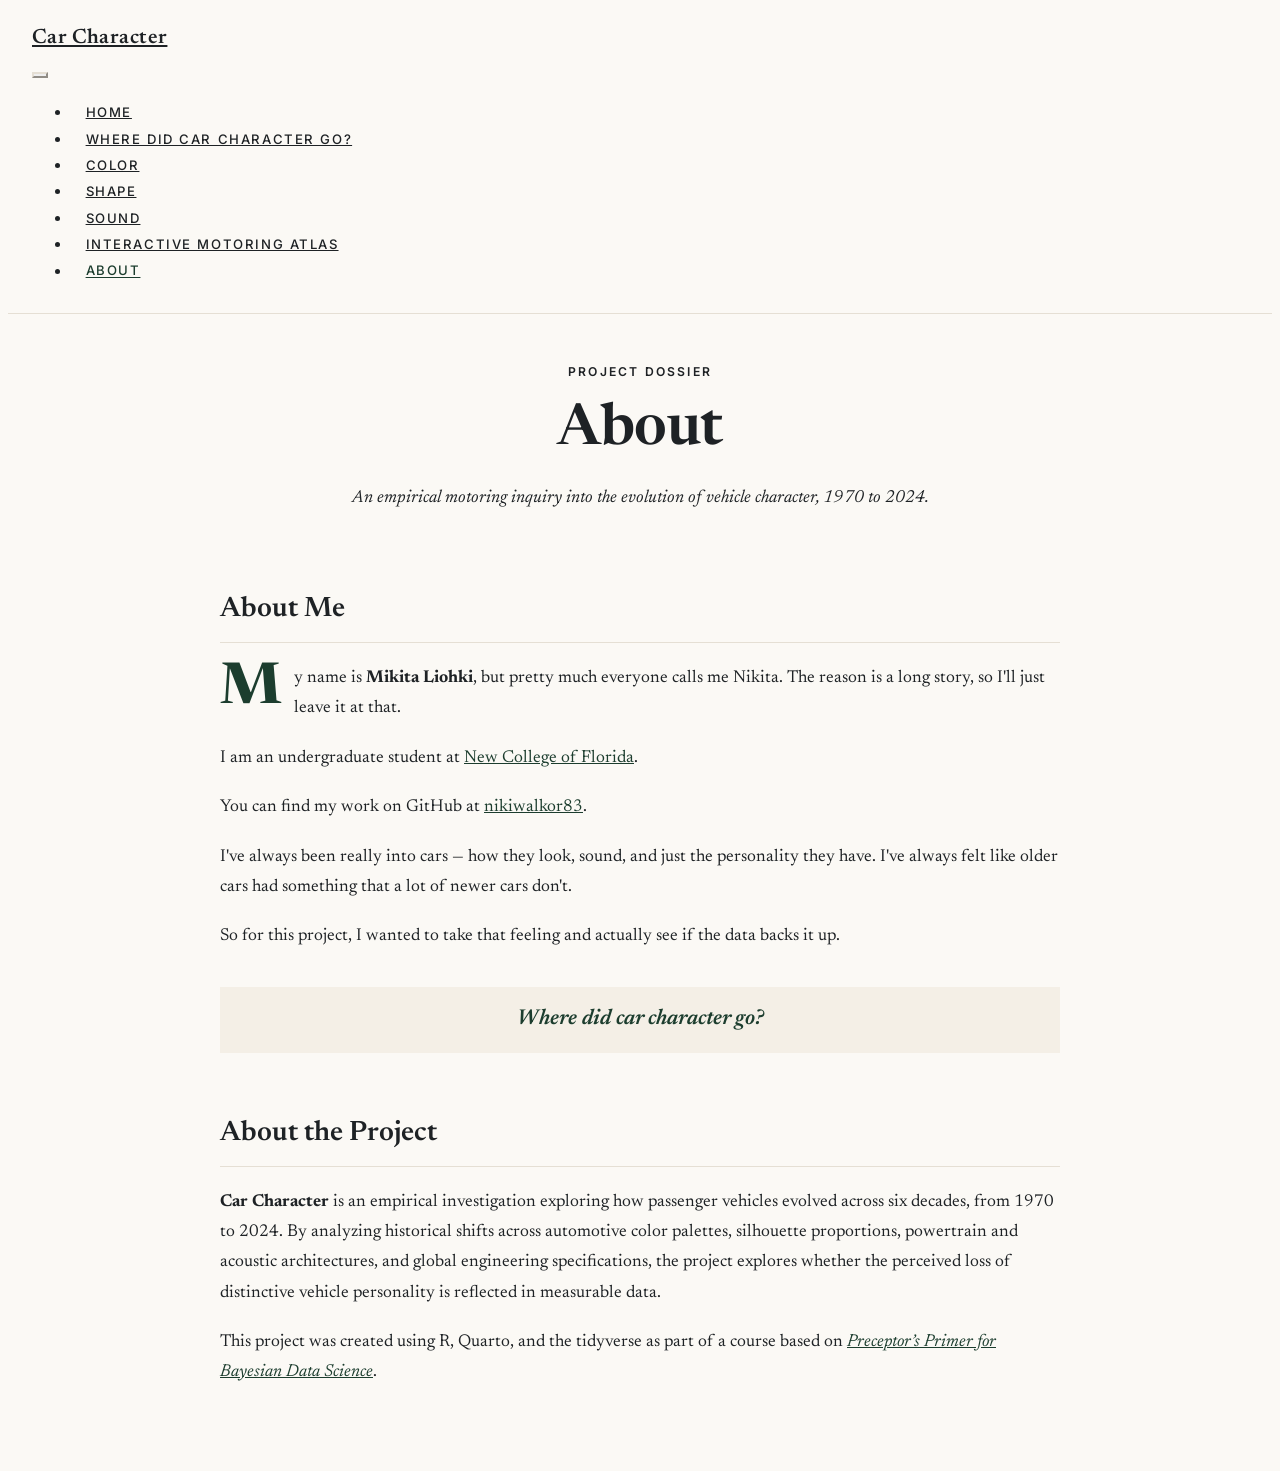
==== commit f2c80ebb: "Built site for gh-pages" ====
--- a/about.html
+++ b/about.html
@@ -101,7 +101,7 @@
   </li>  
   <li class="nav-item">
     <a class="nav-link" href="./story.html"> 
-<span class="menu-text">Story</span></a>
+<span class="menu-text">Where Did Car Character Go?</span></a>
   </li>  
   <li class="nav-item">
     <a class="nav-link" href="./color.html"> 
@@ -117,7 +117,7 @@
   </li>  
   <li class="nav-item">
     <a class="nav-link" href="./exploration.html"> 
-<span class="menu-text">Exploration</span></a>
+<span class="menu-text">Interactive Motoring Atlas</span></a>
   </li>  
   <li class="nav-item">
     <a class="nav-link active" href="./about.html" aria-current="page"> 
@@ -159,6 +159,14 @@
       
       <p class="story-dropcap-para">
         <span class="story-dropcap">M</span>y name is <strong>Mikita Liohki</strong>, but pretty much everyone calls me Nikita. The reason is a long story, so I'll just leave it at that.
+      </p>
+
+      <p>
+        I am an undergraduate student at <a href="https://www.ncf.edu/" target="_blank" rel="noopener noreferrer" style="color: var(--accent-racing-green); text-decoration: underline;">New College of Florida</a>.
+      </p>
+
+      <p>
+        You can find my work on GitHub at <a href="https://github.com/nikiwalkor83" target="_blank" rel="noopener noreferrer" style="color: var(--accent-racing-green); text-decoration: underline;">nikiwalkor83</a>.
       </p>
 
       <p>
@@ -266,7 +274,7 @@
     }
       var localhostRegex = new RegExp(/^(?:http|https):\/\/localhost\:?[0-9]*\//);
       var mailtoRegex = new RegExp(/^mailto:/);
-        var filterRegex = new RegExp('/' + window.location.host + '/');
+        var filterRegex = new RegExp("https:\/\/nikiwalkor83\.github\.io\/car-character\/");
       var isInternal = (href) => {
           return filterRegex.test(href) || localhostRegex.test(href) || mailtoRegex.test(href);
       }
--- a/styles.css
+++ b/styles.css
@@ -880,6 +880,19 @@
   font-style: italic;
 }
 
+.color-readout-slot {
+  min-height: 3.25rem;
+  margin: 1rem 0 1.5rem;
+}
+
+.stream-readout.is-floating {
+  position: fixed !important;
+  z-index: 1000;
+  margin: 0 !important;
+  box-sizing: border-box;
+  pointer-events: none;
+}
+
 .mobile-scroll-hint {
   display: none;
   font-family: var(--font-sans);
@@ -2910,6 +2923,172 @@
   margin: 2rem 0 3.5rem;
 }
 
+#sound-players-grid {
+  margin: 2rem 0 3.5rem;
+}
+
+.engine-selector-intro {
+  display: flex;
+  justify-content: space-between;
+  gap: 1rem;
+  padding-bottom: 0.55rem;
+  border-bottom: 1px solid var(--border-rule);
+  color: var(--text-muted);
+  font-family: var(--font-sans);
+  font-size: 0.72rem;
+  letter-spacing: 0.08em;
+  text-transform: uppercase;
+}
+
+/* Sound Dropdown Selector */
+.sound-dropdown-wrap {
+  margin: 1.5rem 0 0;
+  display: flex;
+  flex-direction: column;
+  gap: 0.5rem;
+}
+
+.sound-dropdown-label {
+  font-family: var(--font-sans);
+  font-size: 0.72rem;
+  font-weight: 600;
+  letter-spacing: 0.12em;
+  text-transform: uppercase;
+  color: var(--text-muted);
+}
+
+.sound-select-box {
+  position: relative;
+  display: inline-block;
+  max-width: 380px;
+  width: 100%;
+}
+
+.sound-engine-select {
+  width: 100%;
+  appearance: none;
+  -webkit-appearance: none;
+  -moz-appearance: none;
+  font-family: var(--font-serif);
+  font-size: 1.15rem;
+  font-weight: 500;
+  color: var(--text-ink);
+  background-color: var(--bg-card);
+  border: 1px solid var(--border-rule);
+  border-radius: 2px;
+  padding: 0.65rem 2.5rem 0.65rem 0.95rem;
+  cursor: pointer;
+  box-shadow: 0 1px 2px rgba(0, 0, 0, 0.02);
+  transition: border-color 0.2s ease, background-color 0.2s ease;
+}
+
+.sound-engine-select:hover {
+  border-color: var(--border-strong);
+  background-color: var(--bg-cream);
+}
+
+.sound-engine-select:focus {
+  outline: none;
+  border-color: var(--accent-racing-green);
+  background-color: var(--bg-card);
+}
+
+.sound-select-box::after {
+  content: "▾";
+  position: absolute;
+  right: 1rem;
+  top: 50%;
+  transform: translateY(-50%);
+  font-size: 0.95rem;
+  color: var(--text-muted);
+  pointer-events: none;
+}
+
+.engine-recording-detail {
+  min-height: 290px;
+  display: flex;
+  flex-direction: column;
+  justify-content: flex-start;
+  margin-top: 1.5rem;
+  padding: 1.5rem 0 0.5rem;
+  border-top: 1px solid var(--border-rule);
+  transition: opacity 0.15s ease-in-out;
+  opacity: 1;
+}
+
+.engine-recording-detail.is-fading {
+  opacity: 0.15;
+}
+
+.sound-specimen-meta {
+  margin-bottom: 1.25rem;
+}
+
+.sound-specimen-heading-row {
+  display: flex;
+  align-items: baseline;
+  justify-content: space-between;
+  flex-wrap: wrap;
+  gap: 0.75rem;
+  margin-bottom: 0.35rem;
+}
+
+.sound-specimen-title {
+  font-family: var(--font-serif);
+  font-size: 1.75rem;
+  font-weight: 600;
+  color: var(--text-ink);
+  margin: 0;
+  line-height: 1.2;
+}
+
+.sound-specimen-count {
+  font-family: var(--font-sans);
+  font-size: 0.8rem;
+  color: var(--text-muted);
+  font-variant-numeric: tabular-nums;
+}
+
+.sound-specimen-vehicle {
+  font-family: var(--font-serif);
+  font-size: 1.2rem;
+  font-style: italic;
+  color: var(--accent-racing-green);
+  margin: 0 0 0.35rem;
+}
+
+.sound-specimen-engine-desc {
+  font-family: var(--font-sans);
+  font-size: 0.92rem;
+  color: var(--text-body);
+  line-height: 1.55;
+  max-width: 760px;
+}
+
+.sound-specimen-source-row {
+  border-top: 1px solid var(--border-rule);
+  padding-top: 0.85rem;
+  margin-top: 1.25rem;
+}
+
+.sound-specimen-source-row .sound-card-source {
+  font-family: var(--font-sans);
+  font-size: 0.78rem;
+  color: var(--text-muted);
+  margin: 0;
+  line-height: 1.5;
+}
+
+.sound-specimen-source-row .sound-card-source a {
+  color: var(--text-muted);
+  text-decoration: underline;
+  text-underline-offset: 2px;
+}
+
+.sound-specimen-source-row .sound-card-source a:hover {
+  color: var(--accent-racing-green);
+}
+
 .sound-card {
   background: var(--bg-card);
   border: 1px solid var(--border-rule);
@@ -2977,7 +3156,131 @@
   flex-grow: 1;
 }
 
-/* Custom Interactive Waveform */
+.sound-card-source {
+  font-size: 0.76rem;
+  line-height: 1.5;
+  color: var(--text-muted);
+  margin: -0.5rem 0 1.25rem;
+}
+
+.sound-card-source a {
+  color: var(--accent-racing-green);
+  text-decoration: underline;
+  text-underline-offset: 2px;
+}
+
+.sound-card-unavailable {
+  opacity: 0.76;
+}
+
+.sound-card-availability {
+  padding-top: 1rem;
+  border-top: 1px solid var(--border-rule);
+  color: var(--text-muted);
+  font-family: var(--font-sans);
+  font-size: 0.72rem;
+  font-weight: 600;
+  letter-spacing: 0.08em;
+}
+
+/* Real Interactive Audio Waveform */
+.sound-waveform-container {
+  margin-bottom: 1.25rem;
+  background: var(--bg-paper);
+  border: 1px solid var(--border-rule);
+  border-radius: 2px;
+  padding: 0.65rem 0.85rem 0.55rem;
+  box-shadow: inset 0 1px 2px rgba(0, 0, 0, 0.02);
+}
+
+.sound-waveform-header {
+  display: flex;
+  align-items: center;
+  justify-content: space-between;
+  margin-bottom: 0.45rem;
+  font-family: var(--font-sans);
+  font-size: 0.68rem;
+  font-weight: 600;
+  letter-spacing: 0.08em;
+  color: var(--text-muted);
+}
+
+.sound-waveform-header-left {
+  display: flex;
+  align-items: center;
+  gap: 0.45rem;
+}
+
+.sound-waveform-indicator-dot {
+  width: 6px;
+  height: 6px;
+  border-radius: 50%;
+  background: var(--accent-racing-green);
+  opacity: 0.75;
+}
+
+.sound-waveform-label {
+  font-family: var(--font-sans);
+  font-size: 0.68rem;
+  font-weight: 600;
+  letter-spacing: 0.08em;
+  color: var(--text-muted);
+}
+
+.sound-waveform-header-right {
+  display: flex;
+  align-items: center;
+  gap: 0.75rem;
+  font-variant-numeric: tabular-nums;
+  font-family: var(--font-sans);
+  font-size: 0.68rem;
+  font-weight: 600;
+}
+
+.sound-waveform-duration {
+  color: var(--text-muted);
+}
+
+.sound-waveform-seek-preview {
+  color: var(--accent-racing-green);
+  font-weight: 700;
+}
+
+.sound-waveform-canvas-wrap {
+  position: relative;
+  width: 100%;
+  height: 80px;
+  cursor: pointer;
+  background: rgba(28, 61, 46, 0.02);
+  border-radius: 1px;
+  border: 1px solid rgba(28, 61, 46, 0.1);
+  overflow: hidden;
+  user-select: none;
+  touch-action: none;
+}
+
+.sound-waveform-canvas {
+  display: block;
+  width: 100%;
+  height: 100%;
+}
+
+.sound-waveform-loading {
+  position: absolute;
+  inset: 0;
+  display: flex;
+  align-items: center;
+  justify-content: center;
+  background: rgba(251, 250, 248, 0.85);
+  font-family: var(--font-sans);
+  font-size: 0.7rem;
+  font-weight: 600;
+  letter-spacing: 0.08em;
+  color: var(--text-muted);
+  pointer-events: none;
+}
+
+/* Legacy waveform fallback track */
 .sound-waveform-track {
   display: flex;
   align-items: flex-end;
@@ -3599,6 +3902,7 @@
   stroke-width: 0.5px;
   cursor: default;
   transition: fill 0.22s ease, stroke 0.22s ease, opacity 0.22s ease;
+  pointer-events: none;
 }
 
 /* Countries without automotive data: quiet and muted */
@@ -3617,10 +3921,31 @@
 }
 
 .world-country.has-data:hover,
+.world-country.has-data.is-hovered,
 .world-country.has-data.is-active-source {
   fill: var(--accent-racing-green) !important;
   stroke: #ffffff !important;
   stroke-width: 1.2px !important;
+}
+
+.world-country.is-muted.is-hovered {
+  fill: #d8d2c4 !important;
+  stroke: #ece6d8 !important;
+  stroke-width: 0.9px !important;
+}
+
+/* Invisible interaction hit layer - follows exact country geometry */
+.country-hit-area {
+  fill: rgba(0, 0, 0, 0.001);
+  stroke: rgba(0, 0, 0, 0.001);
+  stroke-linejoin: round;
+  stroke-linecap: round;
+  pointer-events: all;
+  cursor: default;
+}
+
+.country-hit-area.has-data {
+  cursor: pointer;
 }
 
 .world-country.is-selected {
@@ -3654,7 +3979,7 @@
 /* Logo Node Group */
 .mfg-logo-node {
   cursor: pointer !important;
-  transition: opacity 0.2s ease;
+  transition: opacity 0.24s cubic-bezier(0.16, 1, 0.3, 1);
 }
 
 .mfg-hit-area {
@@ -3671,6 +3996,14 @@
 .mfg-logo-badge {
   /* Strictly NO transform or scale here to ensure absolute stability */
   cursor: pointer !important;
+  transform-box: fill-box;
+  transform-origin: center;
+  transition: transform 0.22s cubic-bezier(0.16, 1, 0.3, 1);
+}
+
+.mfg-logo-node:hover .mfg-logo-badge,
+.mfg-logo-node.is-hovered .mfg-logo-badge {
+  transform: scale(1.035);
 }
 
 .mfg-badge-circle {
@@ -3708,7 +4041,7 @@
 .mfg-logo-label {
   pointer-events: none;
   opacity: 0;
-  transition: opacity 0.18s ease;
+  transition: opacity 0.22s cubic-bezier(0.16, 1, 0.3, 1);
 }
 
 .mfg-logo-node:hover .mfg-logo-label,
@@ -3739,7 +4072,7 @@
 
 .mfg-cluster-aura {
   fill: transparent;
-  pointer-events: all;
+  pointer-events: none;
   cursor: default;
 }
 
@@ -3748,7 +4081,7 @@
   pointer-events: none;
   opacity: 0;
   transform: translate(-50%, -130%);
-  transition: opacity 0.12s ease;
+  transition: opacity 0.2s cubic-bezier(0.16, 1, 0.3, 1);
   background: var(--bg-card);
   border: 1px solid var(--border-rule);
   border-radius: 2px;
@@ -3780,20 +4113,18 @@
 .exploration-view {
   width: 100%;
   max-width: 1200px;
-  transition: opacity 0.3s cubic-bezier(0.16, 1, 0.3, 1), transform 0.3s cubic-bezier(0.16, 1, 0.3, 1);
+  transition: opacity 0.24s cubic-bezier(0.16, 1, 0.3, 1);
 }
 
 .exploration-view.is-hidden {
   display: none;
   opacity: 0;
-  transform: translateY(16px);
   pointer-events: none;
 }
 
 .exploration-view.is-active {
   display: block;
   opacity: 1;
-  transform: translateY(0);
 }
 
 .country-nav-bar {
@@ -4013,19 +4344,17 @@
 }
 
 .exploration-panel {
-  transition: opacity 0.25s cubic-bezier(0.16, 1, 0.3, 1), transform 0.25s cubic-bezier(0.16, 1, 0.3, 1);
+  transition: opacity 0.22s cubic-bezier(0.16, 1, 0.3, 1);
 }
 
 .exploration-panel.is-hidden {
   display: none;
   opacity: 0;
-  transform: translateY(12px);
 }
 
 .exploration-panel.is-active {
   display: block;
   opacity: 1;
-  transform: translateY(0);
 }
 
 .section-head {
@@ -4221,6 +4550,7 @@
   grid-template-columns: repeat(auto-fill, minmax(320px, 1fr));
   gap: 1.75rem;
   margin-top: 1.75rem;
+  min-height: 18rem;
 }
 
 .car-model-card {
@@ -4229,14 +4559,14 @@
   border-radius: 2px;
   overflow: hidden;
   box-shadow: 0 2px 8px rgba(0, 0, 0, 0.02);
-  transition: border-color 0.2s ease, box-shadow 0.2s ease, transform 0.2s ease;
+  transition: border-color 0.22s cubic-bezier(0.16, 1, 0.3, 1), box-shadow 0.22s cubic-bezier(0.16, 1, 0.3, 1), transform 0.22s cubic-bezier(0.16, 1, 0.3, 1);
   display: flex;
   flex-direction: column;
 }
 
 .car-model-card:hover {
   border-color: var(--border-strong);
-  transform: translateY(-2px);
+  transform: translateY(-1px);
   box-shadow: 0 4px 16px rgba(0, 0, 0, 0.04);
 }
 
@@ -4831,6 +5161,81 @@
   color: #ffffff;
 }
 
+/* Local Body-Type Dropdown Selectors */
+.shape-chart-local-bar {
+  display: flex;
+  align-items: center;
+  gap: 0.75rem;
+  margin: 0.25rem 0 1.25rem 0;
+  flex-wrap: wrap;
+}
+
+.shape-local-select-wrap {
+  display: inline-flex;
+  align-items: center;
+  gap: 0.65rem;
+}
+
+.shape-local-select-label {
+  font-family: var(--font-sans);
+  font-size: 0.72rem;
+  font-weight: 700;
+  letter-spacing: 0.12em;
+  text-transform: uppercase;
+  color: var(--text-muted);
+  margin: 0;
+  white-space: nowrap;
+}
+
+.shape-select-box {
+  position: relative;
+  display: inline-block;
+  min-width: 175px;
+}
+
+.shape-body-dropdown {
+  width: 100%;
+  appearance: none;
+  -webkit-appearance: none;
+  -moz-appearance: none;
+  background-color: var(--bg-paper);
+  border: 1px solid var(--border-rule);
+  border-radius: 2px;
+  padding: 0.42rem 2.2rem 0.42rem 0.75rem;
+  font-family: var(--font-serif);
+  font-size: 0.95rem;
+  font-weight: 500;
+  color: var(--text-ink);
+  cursor: pointer;
+  box-shadow: 0 1px 2px rgba(0, 0, 0, 0.02);
+  transition: border-color 0.2s ease, background-color 0.2s ease;
+  line-height: 1.3;
+}
+
+.shape-body-dropdown:hover {
+  border-color: var(--border-strong);
+  background-color: var(--bg-cream);
+  color: var(--accent-racing-green);
+}
+
+.shape-body-dropdown:focus {
+  outline: none;
+  border-color: var(--accent-racing-green);
+  background-color: var(--bg-paper);
+  box-shadow: 0 0 0 1px var(--accent-racing-green);
+}
+
+.shape-select-box::after {
+  content: "▾";
+  position: absolute;
+  right: 0.85rem;
+  top: 50%;
+  transform: translateY(-50%);
+  font-size: 0.85rem;
+  color: var(--text-muted);
+  pointer-events: none;
+}
+
 .share-stats-row {
   display: grid;
   grid-template-columns: repeat(auto-fit, minmax(200px, 1fr));
@@ -4880,14 +5285,14 @@
    Pure literary layout: generous whitespace, elegant serif typography
    ========================================================================== */
 .story-reading-wrapper {
-  max-width: 720px;
+  max-width: 840px;
   margin: 0 auto;
-  padding: 4.5rem 1.5rem 6.5rem;
+  padding: 3rem 1.5rem 3.5rem;
 }
 
 .story-article-header {
   text-align: center;
-  margin-bottom: 3.5rem;
+  margin-bottom: 2.25rem;
 }
 
 .story-kicker {
@@ -4912,8 +5317,8 @@
 
 .story-deck {
   font-family: var(--font-serif);
-  font-size: 1.18rem;
-  line-height: 1.65;
+  font-size: 1.1rem;
+  line-height: 1.6;
   color: var(--text-secondary);
   max-width: 600px;
   margin: 0 auto;
@@ -4929,13 +5334,13 @@
 
 .story-essay {
   font-family: var(--font-serif);
-  font-size: 1.14rem;
-  line-height: 1.9;
+  font-size: 1.08rem;
+  line-height: 1.75;
   color: var(--text-ink);
 }
 
 .story-essay p {
-  margin-bottom: 1.75rem;
+  margin-bottom: 1.2rem;
 }
 
 .story-dropcap {
@@ -4955,8 +5360,8 @@
   line-height: 1.55;
   color: var(--accent-racing-green);
   font-style: italic;
-  margin: 2.75rem 0;
-  padding: 1.25rem 1.75rem;
+  margin: 2rem 0;
+  padding: 1rem 1.5rem;
   border-left: 2px solid var(--color-gold);
   background: var(--bg-cream);
 }
@@ -4986,7 +5391,7 @@
 .story-divider {
   border: none;
   border-top: 1px solid var(--border-rule);
-  margin: 3.75rem auto;
+  margin: 2.5rem auto;
   width: 100%;
 }
 
@@ -5107,14 +5512,14 @@
 
 /* Gateway Cards at Bottom of Story */
 .story-gateway-section {
-  margin-top: 3.5rem;
+  margin-top: 2.5rem;
 }
 
 .story-gateway-grid {
   display: grid;
   grid-template-columns: 1fr;
-  gap: 1.25rem;
-  margin-top: 2rem;
+  gap: 1rem;
+  margin-top: 1.25rem;
 }
 
 @media (min-width: 680px) {
@@ -5127,7 +5532,7 @@
   background: var(--bg-cream);
   border: 1px solid var(--border-rule);
   border-radius: 2px;
-  padding: 1.6rem 1.3rem;
+  padding: 1.25rem 1.1rem;
   display: flex;
   flex-direction: column;
   justify-content: space-between;
@@ -5175,7 +5580,7 @@
   font-size: 0.9rem;
   line-height: 1.55;
   color: var(--text-secondary);
-  margin: 0 0 1.5rem;
+  margin: 0 0 1rem;
 }
 
 .gateway-explore-btn {
@@ -5517,6 +5922,19 @@
   font-size: 0.78rem;
   color: var(--text-muted);
   margin-bottom: 0.75rem;
+}
+
+.spec-benchmark-card.is-unavailable .spec-benchmark-num,
+.spec-attr-item.is-unavailable .spec-attr-value,
+.spec-dim-card.is-unavailable .spec-dim-primary {
+  color: var(--text-muted);
+  font-style: italic;
+  font-weight: 400;
+}
+
+.spec-benchmark-card.is-unavailable .spec-benchmark-num {
+  font-family: var(--font-sans);
+  font-size: 0.9rem;
 }
 
 .spec-benchmark-bar-track {
@@ -5794,5 +6212,1267 @@
   margin: 0;
 }
 
-
-
+@media (max-width: 700px) {
+  .engine-selector-intro {
+    align-items: flex-start;
+    flex-direction: column;
+    gap: 0.25rem;
+  }
+
+  .engine-category-selector {
+    grid-template-columns: repeat(4, minmax(0, 1fr));
+  }
+
+  .engine-category-button {
+    min-height: 116px;
+    padding-left: 0.2rem;
+    padding-right: 0.2rem;
+  }
+
+  .engine-recording-detail {
+    min-height: 310px;
+    padding: 1.25rem 0 0.5rem;
+  }
+}
+
+/* ==========================================================================
+   WHY CARS CHANGED — SOURCE-LINKED EDITORIAL CONTEXT
+   ========================================================================== */
+
+.why-cars-changed-stage {
+  margin-top: 4rem;
+  padding-top: 2.5rem;
+  border-top: 1px solid var(--border-rule);
+}
+
+.why-stage-header {
+  max-width: 52rem;
+}
+
+.why-eyebrow,
+.why-selection-readout,
+.why-topic-button,
+.why-entry-date {
+  font-family: var(--font-sans);
+  text-transform: uppercase;
+  letter-spacing: 0.1em;
+}
+
+.why-eyebrow {
+  display: block;
+  color: var(--accent-brass);
+  font-size: 0.72rem;
+  font-weight: 600;
+  margin-bottom: 0.4rem;
+}
+
+.why-title {
+  font-family: var(--font-serif);
+  font-size: 1.85rem;
+  font-weight: 500;
+  color: var(--text-ink);
+  margin: 0 0 0.6rem;
+}
+
+.why-lead {
+  font-family: var(--font-serif);
+  font-size: 1rem;
+  line-height: 1.6;
+  color: var(--text-body);
+  margin: 0;
+}
+
+.why-selection-readout {
+  display: flex;
+  gap: 0.55rem;
+  margin-top: 1.5rem;
+  color: var(--accent-racing-green);
+  font-size: 0.74rem;
+  font-weight: 600;
+}
+
+.why-selection-separator {
+  color: var(--text-muted);
+}
+
+.why-topic-nav {
+  display: flex;
+  flex-wrap: wrap;
+  gap: 0.25rem 1.25rem;
+  margin: 1.25rem 0 1.75rem;
+  border-bottom: 1px solid var(--border-rule);
+}
+
+.why-topic-button {
+  padding: 0.6rem 0 0.7rem;
+  border: 0;
+  border-bottom: 2px solid transparent;
+  background: transparent;
+  color: var(--text-muted);
+  cursor: pointer;
+  font-size: 0.68rem;
+  font-weight: 600;
+}
+
+.why-topic-button:hover,
+.why-topic-button.is-active {
+  color: var(--accent-racing-green);
+  border-bottom-color: var(--accent-racing-green);
+}
+
+.why-topic-panel {
+  max-width: 58rem;
+}
+
+.why-entry {
+  display: grid;
+  grid-template-columns: 7rem 1fr;
+  gap: 1.5rem;
+  padding: 1rem 0;
+  border-bottom: 1px solid var(--border-rule);
+}
+
+.why-entry-date {
+  color: var(--accent-brass);
+  font-size: 0.68rem;
+  font-weight: 600;
+  padding-top: 0.2rem;
+}
+
+.why-entry-copy h4 {
+  font-family: var(--font-serif);
+  font-size: 1.15rem;
+  font-weight: 600;
+  color: var(--text-ink);
+  margin: 0 0 0.35rem;
+}
+
+.why-entry-copy p {
+  font-family: var(--font-serif);
+  font-size: 0.94rem;
+  line-height: 1.55;
+  color: var(--text-body);
+  margin: 0 0 0.5rem;
+}
+
+.why-entry-copy a {
+  font-family: var(--font-sans);
+  color: var(--accent-racing-green);
+  font-size: 0.72rem;
+  text-decoration: none;
+}
+
+.why-entry-copy a:hover {
+  text-decoration: underline;
+}
+
+.why-data-unavailable,
+.why-inquiry {
+  font-family: var(--font-serif);
+  color: var(--text-muted);
+  font-style: italic;
+}
+
+.why-data-unavailable {
+  padding: 1rem 0;
+  border-top: 1px solid var(--border-rule);
+  border-bottom: 1px solid var(--border-rule);
+}
+
+.why-inquiry {
+  max-width: 58rem;
+  margin: 1.5rem 0 0;
+  font-size: 0.96rem;
+}
+
+@media (max-width: 640px) {
+  .why-entry {
+    grid-template-columns: 1fr;
+    gap: 0.35rem;
+  }
+}
+
+
+
+
+/* ==========================================================================
+   STAGE D: COUNTRY CONTEXT (BRITISH MOTORING EDITORIAL SYSTEM)
+   Restrained, academic, non-dashboard styling for macroeconomic context
+   ========================================================================== */
+
+.country-context-stage {
+  margin-top: 3.5rem;
+  padding-top: 2.5rem;
+  border-top: 1px solid var(--border-rule);
+  transition: opacity 0.3s ease;
+}
+
+.country-context-stage.is-hidden {
+  display: none !important;
+}
+
+.country-context-stage.is-active {
+  display: block !important;
+}
+
+.context-stage-header {
+  display: flex;
+  justify-content: space-between;
+  align-items: flex-start;
+  gap: 2rem;
+  margin-bottom: 1.5rem;
+}
+
+.context-stage-heading {
+  max-width: 48rem;
+}
+
+.context-eyebrow {
+  display: inline-block;
+  font-family: var(--font-sans);
+  font-size: 0.72rem;
+  font-weight: 600;
+  letter-spacing: 0.16em;
+  text-transform: uppercase;
+  color: var(--accent-brass);
+  margin-bottom: 0.4rem;
+}
+
+.context-title {
+  font-family: var(--font-serif);
+  font-size: 1.75rem;
+  font-weight: 500;
+  color: var(--text-ink);
+  line-height: 1.25;
+  margin: 0 0 0.65rem 0;
+}
+
+.context-lead {
+  font-family: var(--font-serif);
+  font-size: 1.02rem;
+  line-height: 1.6;
+  color: var(--text-body);
+  margin: 0;
+}
+
+.context-country-badge {
+  display: inline-flex;
+  align-items: center;
+  gap: 0.5rem;
+  padding: 0.45rem 0.9rem;
+  background-color: var(--bg-cream);
+  border: 1px solid var(--border-rule);
+  border-radius: 2px;
+  white-space: nowrap;
+}
+
+.context-badge-nation {
+  font-family: var(--font-sans);
+  font-size: 0.8rem;
+  font-weight: 600;
+  letter-spacing: 0.05em;
+  text-transform: uppercase;
+  color: var(--text-ink);
+}
+
+.context-badge-year {
+  font-family: var(--font-serif);
+  font-size: 0.95rem;
+  font-style: italic;
+  color: var(--accent-racing-green);
+  border-left: 1px solid var(--border-rule);
+  padding-left: 0.5rem;
+}
+
+/* Inquiry Box (Academic framing, non-causal) */
+.context-inquiry-box {
+  display: flex;
+  align-items: baseline;
+  gap: 0.75rem;
+  padding: 0.85rem 1.25rem;
+  background-color: #faf7f2;
+  border-left: 3px solid var(--accent-brass);
+  border-top: 1px solid var(--border-rule);
+  border-right: 1px solid var(--border-rule);
+  border-bottom: 1px solid var(--border-rule);
+  margin-bottom: 2rem;
+}
+
+.context-inquiry-icon {
+  font-family: var(--font-serif);
+  font-size: 1.1rem;
+  color: var(--accent-brass);
+}
+
+.context-inquiry-text {
+  font-family: var(--font-serif);
+  font-size: 0.94rem;
+  font-style: italic;
+  color: var(--text-body);
+  margin: 0;
+  line-height: 1.55;
+}
+
+/* Dual Dossier: THIS CAR against ITS SETTING */
+.context-dual-dossier {
+  display: grid;
+  grid-template-columns: 1fr auto 1fr;
+  align-items: stretch;
+  gap: 1.5rem;
+  background-color: var(--bg-card);
+  border: 1px solid var(--border-rule);
+  padding: 1.5rem;
+  margin-bottom: 2rem;
+}
+
+@media (max-width: 860px) {
+  .context-dual-dossier {
+    grid-template-columns: 1fr;
+    gap: 1rem;
+  }
+  .context-dossier-divider {
+    display: none;
+  }
+}
+
+.context-dossier-card {
+  display: flex;
+  flex-direction: column;
+}
+
+.context-dossier-header {
+  border-bottom: 1px solid var(--border-rule);
+  padding-bottom: 0.65rem;
+  margin-bottom: 0.85rem;
+}
+
+.context-dossier-eyebrow {
+  display: block;
+  font-family: var(--font-sans);
+  font-size: 0.68rem;
+  font-weight: 600;
+  letter-spacing: 0.14em;
+  text-transform: uppercase;
+  color: var(--accent-brass);
+  margin-bottom: 0.25rem;
+}
+
+.context-dossier-title {
+  font-family: var(--font-serif);
+  font-size: 1.35rem;
+  font-weight: 600;
+  color: var(--text-ink);
+  margin: 0;
+  line-height: 1.25;
+}
+
+.context-dossier-list {
+  list-style: none;
+  margin: 0;
+  padding: 0;
+  display: grid;
+  grid-template-columns: repeat(2, 1fr);
+  gap: 0.65rem 1rem;
+}
+
+@media (max-width: 520px) {
+  .context-dossier-list {
+    grid-template-columns: 1fr;
+  }
+}
+
+.context-dossier-item {
+  font-family: var(--font-sans);
+  font-size: 0.78rem;
+  line-height: 1.4;
+  color: var(--text-body);
+}
+
+.context-dossier-label {
+  display: block;
+  font-size: 0.66rem;
+  text-transform: uppercase;
+  letter-spacing: 0.08em;
+  color: var(--text-muted);
+  margin-bottom: 0.15rem;
+}
+
+.context-dossier-val {
+  font-family: var(--font-serif);
+  font-weight: 600;
+  color: var(--text-ink);
+  font-size: 0.95rem;
+}
+
+.context-dossier-divider {
+  display: flex;
+  align-items: center;
+  justify-content: center;
+  position: relative;
+  padding: 0 0.5rem;
+}
+
+.context-dossier-divider::before {
+  content: "";
+  position: absolute;
+  top: 0;
+  bottom: 0;
+  left: 50%;
+  width: 1px;
+  background-color: var(--border-rule);
+}
+
+.context-dossier-connector {
+  position: relative;
+  background-color: var(--bg-card);
+  padding: 0.35rem 0.65rem;
+  font-family: var(--font-serif);
+  font-style: italic;
+  font-size: 0.85rem;
+  color: var(--accent-racing-green);
+  border: 1px solid var(--border-rule);
+  border-radius: 2px;
+}
+
+/* Context 4-Indicators Grid */
+.context-indicators-grid {
+  display: grid;
+  grid-template-columns: repeat(4, 1fr);
+  gap: 1.25rem;
+  margin-bottom: 2rem;
+}
+
+@media (max-width: 1024px) {
+  .context-indicators-grid {
+    grid-template-columns: repeat(2, 1fr);
+  }
+}
+
+@media (max-width: 600px) {
+  .context-indicators-grid {
+    grid-template-columns: 1fr;
+  }
+  .context-stage-header {
+    flex-direction: column;
+    gap: 1rem;
+  }
+}
+
+.context-indicator-card {
+  background: var(--bg-card);
+  border: 1px solid var(--border-rule);
+  padding: 1.35rem 1.25rem;
+  display: flex;
+  flex-direction: column;
+  position: relative;
+}
+
+.context-card-section {
+  margin-top: 0.65rem;
+  padding-top: 0.55rem;
+  border-top: 1px solid rgba(0, 0, 0, 0.05);
+}
+
+.context-card-section-label {
+  display: block;
+  font-family: var(--font-sans);
+  font-size: 0.64rem;
+  font-weight: 600;
+  letter-spacing: 0.1em;
+  text-transform: uppercase;
+  color: var(--text-muted);
+  margin-bottom: 0.2rem;
+}
+
+.context-card-section-text {
+  font-family: var(--font-sans);
+  font-size: 0.76rem;
+  line-height: 1.45;
+  color: var(--text-body);
+  margin: 0;
+}
+
+.context-card-top {
+  display: flex;
+  justify-content: space-between;
+  align-items: center;
+  margin-bottom: 0.5rem;
+}
+
+.context-card-label {
+  font-family: var(--font-sans);
+  font-size: 0.68rem;
+  font-weight: 600;
+  letter-spacing: 0.12em;
+  text-transform: uppercase;
+  color: var(--text-muted);
+}
+
+.context-card-code {
+  font-family: monospace;
+  font-size: 0.62rem;
+  color: var(--text-faint);
+  letter-spacing: 0.04em;
+}
+
+.context-card-title {
+  font-family: var(--font-serif);
+  font-size: 1.2rem;
+  font-weight: 600;
+  color: var(--text-ink);
+  margin: 0 0 0.75rem 0;
+  line-height: 1.3;
+}
+
+.context-card-value-wrap {
+  margin-bottom: 1rem;
+  min-height: 4.2rem;
+}
+
+.context-card-value {
+  font-family: var(--font-serif);
+  font-size: 1.85rem;
+  font-weight: 600;
+  color: var(--text-ink);
+  line-height: 1.15;
+  letter-spacing: -0.01em;
+}
+
+.context-card-value.is-unavailable {
+  font-size: 0.95rem;
+  font-weight: 400;
+  font-style: italic;
+  color: var(--text-muted);
+  line-height: 1.4;
+  padding-top: 0.35rem;
+}
+
+.context-card-unit {
+  font-family: var(--font-sans);
+  font-size: 0.72rem;
+  color: var(--text-muted);
+  margin-top: 0.25rem;
+  line-height: 1.4;
+}
+
+/* Sparklines */
+.context-sparkline-wrap {
+  margin-top: auto;
+  padding-top: 0.85rem;
+  border-top: 1px solid var(--border-rule);
+}
+
+.context-sparkline-svg {
+  width: 100%;
+  height: 32px;
+}
+
+.context-sparkline-svg svg {
+  display: block;
+  width: 100%;
+  height: 100%;
+}
+
+.context-sparkline-line {
+  fill: none;
+  stroke: var(--accent-racing-green);
+  stroke-width: 1.5;
+  vector-effect: non-scaling-stroke;
+}
+
+.context-sparkline-point {
+  fill: var(--accent-brass);
+  stroke: var(--bg-card);
+  stroke-width: 1;
+  vector-effect: non-scaling-stroke;
+}
+
+.context-sparkline-meta {
+  display: flex;
+  justify-content: space-between;
+  align-items: center;
+  font-family: var(--font-sans);
+  font-size: 0.62rem;
+  color: var(--text-faint);
+  margin-top: 0.25rem;
+}
+
+.context-sparkline-caption {
+  text-transform: uppercase;
+  letter-spacing: 0.08em;
+  font-size: 0.58rem;
+}
+
+.context-card-desc {
+  font-family: var(--font-sans);
+  font-size: 0.74rem;
+  line-height: 1.45;
+  color: var(--text-body);
+  margin: 0.85rem 0 0 0;
+  padding-top: 0.65rem;
+  border-top: 1px dashed var(--border-rule);
+}
+
+/* Editorial Connection: WHAT DOES THIS MEAN FOR THE CAR? */
+.context-meaning-stage {
+  background-color: var(--bg-card);
+  border: 1px solid var(--border-rule);
+  border-left: 4px solid var(--accent-racing-green);
+  padding: 1.5rem 1.75rem;
+  margin-top: 2rem;
+  margin-bottom: 2rem;
+}
+
+.context-meaning-header {
+  margin-bottom: 0.75rem;
+}
+
+.context-meaning-eyebrow {
+  display: block;
+  font-family: var(--font-sans);
+  font-size: 0.68rem;
+  font-weight: 600;
+  letter-spacing: 0.14em;
+  text-transform: uppercase;
+  color: var(--accent-brass);
+  margin-bottom: 0.25rem;
+}
+
+.context-meaning-title {
+  font-family: var(--font-serif);
+  font-size: 1.35rem;
+  font-weight: 600;
+  color: var(--text-ink);
+  margin: 0;
+  line-height: 1.3;
+}
+
+.context-meaning-prose {
+  font-family: var(--font-serif);
+  font-size: 1.05rem;
+  line-height: 1.68;
+  color: var(--text-ink);
+  margin: 0 0 1rem 0;
+}
+
+.context-meaning-disclaimer {
+  display: flex;
+  align-items: baseline;
+  gap: 0.5rem;
+  padding-top: 0.75rem;
+  border-top: 1px dashed var(--border-rule);
+  font-family: var(--font-sans);
+  font-size: 0.72rem;
+  line-height: 1.5;
+  color: var(--text-muted);
+}
+
+.context-disclaimer-tag {
+  font-weight: 600;
+  text-transform: uppercase;
+  letter-spacing: 0.08em;
+  color: var(--accent-racing-green);
+  white-space: nowrap;
+}
+
+.context-disclaimer-text {
+  color: var(--text-muted);
+}
+
+/* Sources & Provenance Footer */
+.context-provenance-bar {
+  margin-top: 1.5rem;
+  padding: 0.5rem 0;
+}
+
+.context-provenance-details {
+  background: var(--bg-paper);
+  border: 1px solid var(--border-rule);
+  border-radius: 2px;
+}
+
+.context-provenance-summary {
+  padding: 0.75rem 1.25rem;
+  font-family: var(--font-sans);
+  font-size: 0.78rem;
+  font-weight: 500;
+  letter-spacing: 0.08em;
+  text-transform: uppercase;
+  color: var(--text-muted);
+  cursor: pointer;
+  user-select: none;
+  outline: none;
+  transition: color 0.15s ease;
+}
+
+.context-provenance-summary:hover {
+  color: var(--text-ink);
+}
+
+.context-provenance-content {
+  padding: 1rem 1.25rem 1.25rem 1.25rem;
+  border-top: 1px solid var(--border-rule);
+  background: var(--bg-card);
+}
+
+.context-provenance-grid {
+  display: grid;
+  grid-template-columns: repeat(2, 1fr);
+  gap: 1rem 2rem;
+}
+
+@media (max-width: 768px) {
+  .context-provenance-grid {
+    grid-template-columns: 1fr;
+  }
+}
+
+.context-provenance-item {
+  font-family: var(--font-sans);
+  font-size: 0.76rem;
+  line-height: 1.55;
+  color: var(--text-body);
+}
+
+.context-provenance-item code {
+  font-family: monospace;
+  font-size: 0.72rem;
+  background-color: var(--bg-cream);
+  padding: 0.1rem 0.3rem;
+  border-radius: 2px;
+  color: var(--text-ink);
+}
+
+/* ==========================================================================
+   VEHICLE COMPARISON GATEWAY
+   Restrained two-column magazine comparison using the existing datasets
+   ========================================================================== */
+
+.vehicle-comparison-stage {
+  margin-top: 4rem;
+  padding-top: 2.5rem;
+  border-top: 1px solid var(--border-rule);
+}
+
+.comparison-stage-header {
+  max-width: 48rem;
+  margin-bottom: 1.75rem;
+}
+
+.comparison-eyebrow,
+.comparison-column-heading,
+.comparison-field,
+.comparison-vehicle-kicker,
+.comparison-vehicle-year,
+.comparison-context-heading {
+  font-family: var(--font-sans);
+  text-transform: uppercase;
+  letter-spacing: 0.1em;
+}
+
+.comparison-eyebrow {
+  display: block;
+  color: var(--accent-brass);
+  font-size: 0.72rem;
+  font-weight: 600;
+  margin-bottom: 0.4rem;
+}
+
+.comparison-title {
+  font-family: var(--font-serif);
+  font-size: 1.75rem;
+  font-weight: 500;
+  color: var(--text-ink);
+  margin: 0 0 0.55rem;
+}
+
+.comparison-lead {
+  font-family: var(--font-serif);
+  font-size: 0.98rem;
+  line-height: 1.55;
+  color: var(--text-body);
+  margin: 0;
+}
+
+.comparison-selectors,
+.comparison-vehicle-columns {
+  display: grid;
+  grid-template-columns: repeat(2, minmax(0, 1fr));
+  gap: 2rem;
+}
+
+.comparison-selector-column {
+  padding: 1.25rem 0;
+  border-top: 1px solid var(--border-rule);
+  border-bottom: 1px solid var(--border-rule);
+}
+
+.comparison-column-heading {
+  display: flex;
+  align-items: center;
+  gap: 0.75rem;
+  color: var(--accent-racing-green);
+  font-size: 0.75rem;
+  font-weight: 700;
+  margin-bottom: 1rem;
+}
+
+.comparison-column-rule {
+  height: 1px;
+  flex: 1;
+  background: var(--border-rule);
+}
+
+.comparison-field {
+  display: grid;
+  grid-template-columns: 8rem 1fr;
+  align-items: center;
+  gap: 1rem;
+  color: var(--text-muted);
+  font-size: 0.67rem;
+  font-weight: 600;
+  margin-top: 0.7rem;
+}
+
+.comparison-field select {
+  min-width: 0;
+  width: 100%;
+  padding: 0.45rem 0.5rem;
+  border: 1px solid var(--border-rule);
+  border-radius: 2px;
+  background: var(--bg-paper);
+  color: var(--text-ink);
+  font-family: var(--font-sans);
+  font-size: 0.82rem;
+}
+
+.comparison-result {
+  margin-top: 2.25rem;
+}
+
+.comparison-result.is-hidden {
+  display: none;
+}
+
+.comparison-vehicle-column {
+  min-width: 0;
+}
+
+.comparison-vehicle-kicker {
+  color: var(--text-muted);
+  font-size: 0.67rem;
+  font-weight: 600;
+  margin-bottom: 0.45rem;
+}
+
+.comparison-vehicle-column h4 {
+  font-family: var(--font-serif);
+  font-size: 1.4rem;
+  font-weight: 600;
+  color: var(--text-ink);
+  margin: 0;
+}
+
+.comparison-vehicle-year {
+  color: var(--accent-racing-green);
+  font-size: 0.78rem;
+  font-weight: 600;
+  margin: 0.25rem 0 1rem;
+}
+
+.comparison-spec-list,
+.comparison-context-list {
+  border-top: 1px solid var(--border-rule);
+}
+
+.comparison-value-row,
+.comparison-context-row {
+  display: flex;
+  justify-content: space-between;
+  gap: 1rem;
+  padding: 0.55rem 0;
+  border-bottom: 1px solid var(--border-rule);
+  font-family: var(--font-sans);
+  font-size: 0.78rem;
+}
+
+.comparison-value-row span,
+.comparison-context-row span {
+  color: var(--text-muted);
+}
+
+.comparison-value-row strong,
+.comparison-context-row strong {
+  color: var(--text-ink);
+  font-weight: 500;
+  text-align: right;
+}
+
+.comparison-context-heading {
+  color: var(--accent-brass);
+  font-size: 0.68rem;
+  font-weight: 600;
+  margin: 1.75rem 0 0.65rem;
+}
+
+@media (max-width: 700px) {
+  .comparison-selectors,
+  .comparison-vehicle-columns {
+    grid-template-columns: 1fr;
+    gap: 1.5rem;
+  }
+
+  .comparison-field {
+    grid-template-columns: 7rem 1fr;
+  }
+}
+
+/* ==========================================================================
+   HOMEPAGE DATA VISUALIZATION: "HOW CARS HAVE CHANGED SHAPE"
+   Restrained British Motoring Editorial Scatter Visualization
+   ========================================================================== */
+
+.homepage-scatter-section {
+  max-width: 1040px;
+  margin: 0 auto 4.5rem;
+  padding: 0 1.5rem;
+}
+
+.scatter-card {
+  background: var(--bg-card);
+  border: 1px solid var(--border-rule);
+  border-radius: 2px;
+  padding: 2.5rem 2.5rem 2rem;
+  box-shadow: 0 1px 3px rgba(0, 0, 0, 0.03);
+}
+
+.scatter-header-block {
+  margin-bottom: 2rem;
+}
+
+.scatter-eyebrow {
+  display: inline-block;
+  font-family: var(--font-sans);
+  font-size: 0.72rem;
+  font-weight: 600;
+  letter-spacing: 0.16em;
+  text-transform: uppercase;
+  color: var(--accent-racing-green);
+  margin-bottom: 0.65rem;
+}
+
+.scatter-title {
+  font-family: var(--font-serif);
+  font-size: clamp(1.8rem, 3.5vw, 2.6rem);
+  font-weight: 600;
+  color: var(--text-ink);
+  line-height: 1.2;
+  margin: 0 0 0.85rem;
+}
+
+.scatter-lead {
+  font-family: var(--font-sans);
+  font-size: 1.05rem;
+  color: var(--text-body);
+  line-height: 1.65;
+  max-width: 760px;
+  margin: 0 0 0.5rem;
+}
+
+.scatter-subtext {
+  font-family: var(--font-sans);
+  font-size: 0.88rem;
+  color: var(--text-muted);
+  line-height: 1.6;
+  max-width: 760px;
+  margin: 0;
+}
+
+.scatter-controls-bar {
+  display: flex;
+  flex-wrap: wrap;
+  align-items: center;
+  justify-content: space-between;
+  gap: 1rem;
+  padding: 1rem 0;
+  border-top: 1px solid var(--border-rule);
+  border-bottom: 1px solid var(--border-rule);
+  margin-bottom: 1.25rem;
+}
+
+.scatter-decade-pills {
+  display: flex;
+  flex-wrap: wrap;
+  align-items: center;
+  gap: 0.4rem;
+}
+
+.scatter-filter-label {
+  font-family: var(--font-sans);
+  font-size: 0.72rem;
+  font-weight: 600;
+  letter-spacing: 0.1em;
+  color: var(--text-muted);
+  text-transform: uppercase;
+  margin-right: 0.35rem;
+}
+
+.scatter-pill {
+  background: var(--bg-paper);
+  border: 1px solid var(--border-rule);
+  border-radius: 2px;
+  padding: 0.35rem 0.65rem;
+  font-family: var(--font-sans);
+  font-size: 0.75rem;
+  font-weight: 500;
+  color: var(--text-body);
+  cursor: pointer;
+  display: inline-flex;
+  align-items: center;
+  gap: 0.4rem;
+  transition: all 0.15s ease;
+}
+
+.scatter-pill:hover {
+  background: var(--bg-cream);
+  border-color: var(--border-strong);
+  color: var(--text-ink);
+}
+
+.scatter-pill.is-active {
+  background: var(--accent-racing-green);
+  border-color: var(--accent-racing-green);
+  color: #ffffff;
+  font-weight: 600;
+}
+
+.pill-indicator {
+  width: 7px;
+  height: 7px;
+  border-radius: 50%;
+  display: inline-block;
+}
+
+.scatter-unit-group {
+  display: flex;
+  align-items: center;
+  gap: 0.5rem;
+}
+
+.unit-label {
+  font-family: var(--font-sans);
+  font-size: 0.72rem;
+  font-weight: 600;
+  letter-spacing: 0.1em;
+  color: var(--text-muted);
+  text-transform: uppercase;
+}
+
+.scatter-unit-btn {
+  background: var(--bg-paper);
+  border: 1px solid var(--border-rule);
+  border-radius: 2px;
+  padding: 0.3rem 0.6rem;
+  font-family: var(--font-sans);
+  font-size: 0.75rem;
+  font-weight: 500;
+  color: var(--text-body);
+  cursor: pointer;
+  transition: all 0.15s ease;
+}
+
+.scatter-unit-btn:hover {
+  background: var(--bg-cream);
+  border-color: var(--border-strong);
+}
+
+.scatter-unit-btn.is-active {
+  background: var(--text-ink);
+  border-color: var(--text-ink);
+  color: #ffffff;
+  font-weight: 600;
+}
+
+.scatter-stage-wrap {
+  position: relative;
+  width: 100%;
+  background: #faf8f4;
+  border: 1px solid var(--border-rule);
+  border-radius: 2px;
+  overflow: hidden;
+  margin-bottom: 1.25rem;
+}
+
+#shape-scatter-canvas {
+  display: block;
+  width: 100%;
+  cursor: crosshair;
+}
+
+/* Tooltip floating over canvas */
+.scatter-tooltip {
+  position: absolute;
+  pointer-events: none;
+  opacity: 0;
+  transition: opacity 0.15s ease;
+  background: rgba(30, 34, 37, 0.94);
+  color: #ffffff;
+  border-radius: 2px;
+  padding: 0.75rem 0.95rem;
+  font-family: var(--font-sans);
+  font-size: 0.8rem;
+  box-shadow: 0 4px 16px rgba(0, 0, 0, 0.22);
+  z-index: 20;
+  min-width: 190px;
+  max-width: 260px;
+}
+
+.tip-header {
+  display: flex;
+  justify-content: space-between;
+  align-items: center;
+  margin-bottom: 0.35rem;
+}
+
+.tip-pill {
+  font-size: 0.65rem;
+  font-weight: 600;
+  padding: 1px 6px;
+  border-radius: 2px;
+  color: #ffffff;
+  text-transform: uppercase;
+  letter-spacing: 0.05em;
+}
+
+.tip-body {
+  font-size: 0.7rem;
+  color: #b8c1c5;
+  text-transform: uppercase;
+  letter-spacing: 0.06em;
+}
+
+.tip-title {
+  font-family: var(--font-serif);
+  font-size: 1.05rem;
+  font-weight: 600;
+  color: #ffffff;
+  line-height: 1.25;
+  margin-bottom: 0.5rem;
+}
+
+.tip-specs-grid {
+  display: grid;
+  grid-template-columns: 1fr 1fr;
+  gap: 0.5rem;
+  border-top: 1px solid rgba(255, 255, 255, 0.15);
+  padding-top: 0.45rem;
+}
+
+.tip-spec {
+  display: flex;
+  flex-direction: column;
+}
+
+.tip-label {
+  font-size: 0.62rem;
+  letter-spacing: 0.08em;
+  color: #9ea7ad;
+}
+
+.tip-val {
+  font-size: 0.82rem;
+  font-weight: 600;
+  color: #f7f5ef;
+}
+
+.tip-val small {
+  font-size: 0.72rem;
+  color: #b8c1c5;
+  font-weight: 400;
+}
+
+.tip-footer {
+  margin-top: 0.35rem;
+  font-size: 0.68rem;
+  color: #9ea7ad;
+}
+
+/* Readout Strip below chart */
+.scatter-readout-strip {
+  background: var(--bg-cream);
+  border: 1px solid var(--border-rule);
+  border-radius: 2px;
+  padding: 0.75rem 1.25rem;
+  display: flex;
+  flex-wrap: wrap;
+  align-items: center;
+  justify-content: space-between;
+  gap: 1rem;
+  margin-bottom: 1.5rem;
+  font-family: var(--font-sans);
+  font-size: 0.84rem;
+  color: var(--text-body);
+}
+
+.scatter-readout-item {
+  display: flex;
+  align-items: center;
+  gap: 0.45rem;
+  flex-wrap: wrap;
+}
+
+.readout-label {
+  font-size: 0.72rem;
+  font-weight: 600;
+  letter-spacing: 0.1em;
+  color: var(--accent-racing-green);
+  text-transform: uppercase;
+}
+
+.readout-value {
+  color: var(--text-ink);
+}
+
+.readout-value.highlight-car {
+  color: var(--accent-racing-green);
+}
+
+/* Editorial Caption Block */
+.scatter-caption-block {
+  border-top: 1px solid var(--border-rule);
+  padding-top: 1.25rem;
+  margin-top: 0.5rem;
+}
+
+.scatter-caption-text {
+  font-family: var(--font-serif);
+  font-size: 0.96rem;
+  color: var(--text-body);
+  line-height: 1.6;
+  margin: 0 0 0.5rem;
+}
+
+.scatter-transparency-note {
+  font-family: var(--font-sans);
+  font-size: 0.78rem;
+  color: var(--text-muted);
+  line-height: 1.55;
+  margin: 0;
+}
+
+@media (max-width: 768px) {
+  .scatter-card {
+    padding: 1.5rem 1rem 1.25rem;
+  }
+  .scatter-controls-bar {
+    flex-direction: column;
+    align-items: flex-start;
+  }
+  .scatter-readout-strip {
+    flex-direction: column;
+    align-items: flex-start;
+    gap: 0.5rem;
+    padding: 0.75rem 1rem;
+  }
+}
+
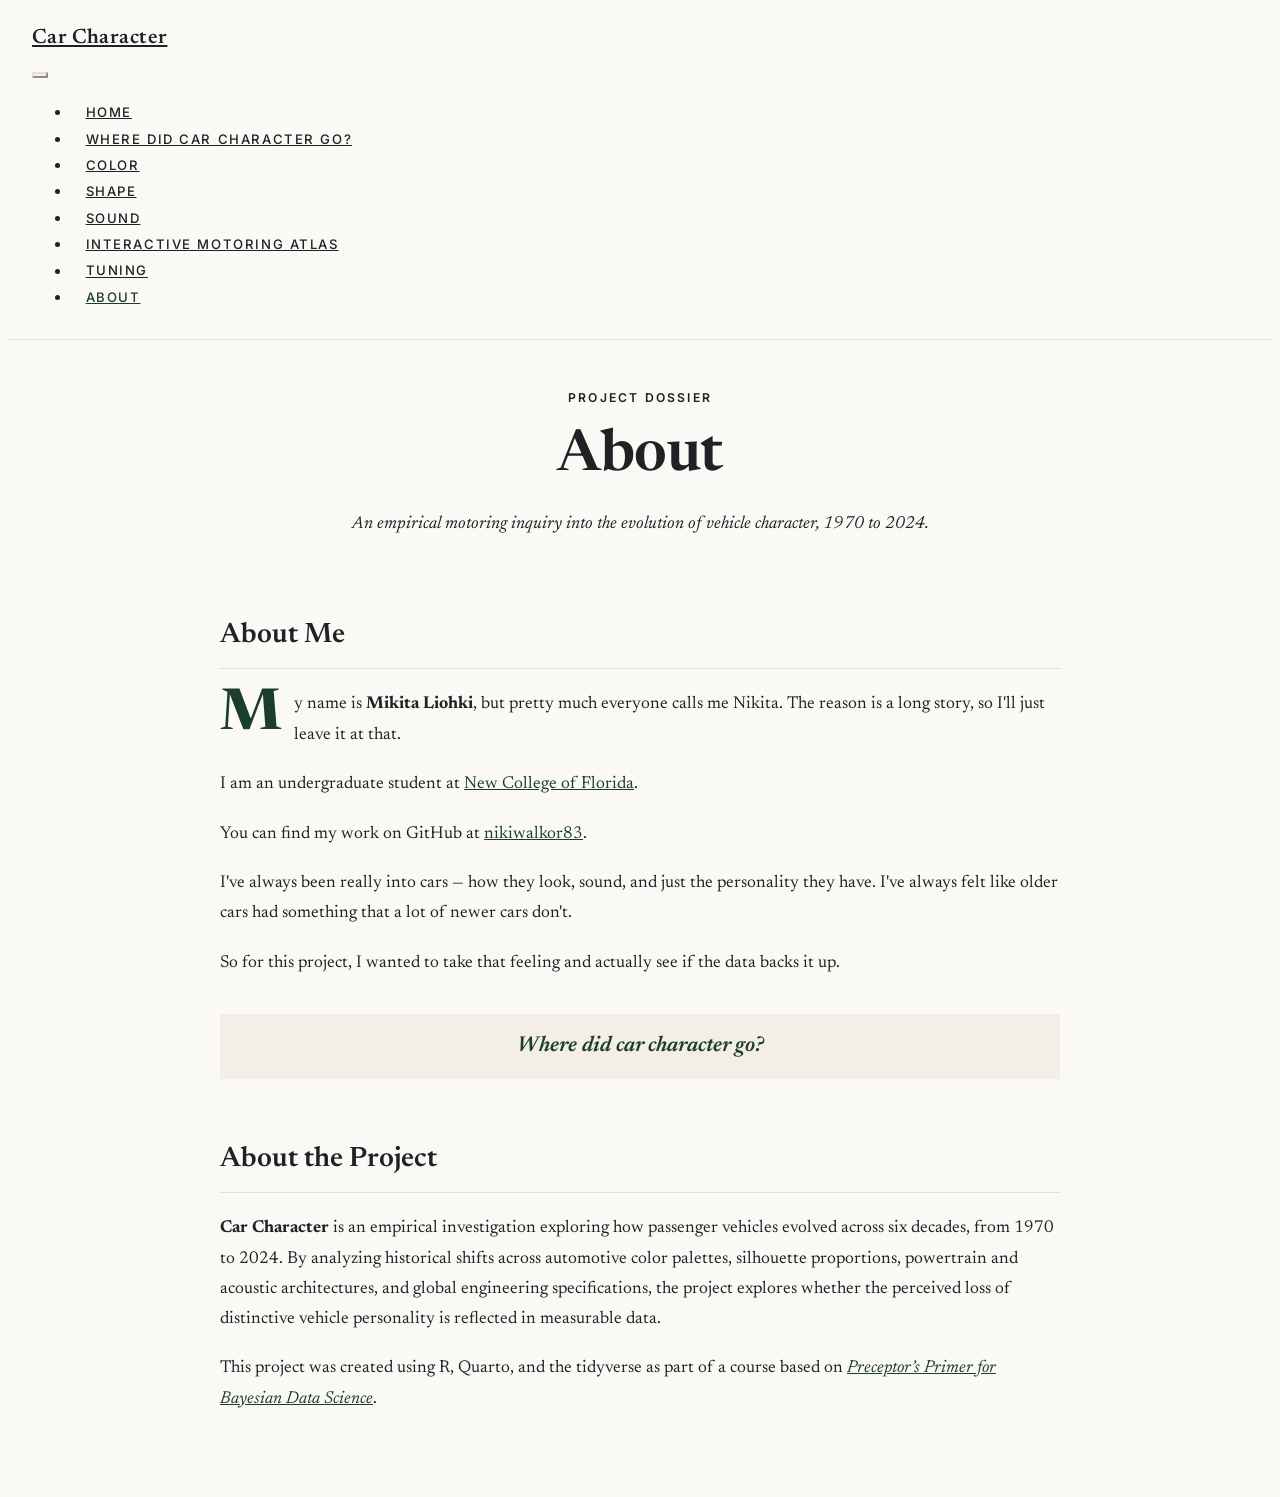
==== commit 63c5c260: "Built site for gh-pages" ====
--- a/about.html
+++ b/about.html
@@ -118,6 +118,10 @@
   <li class="nav-item">
     <a class="nav-link" href="./exploration.html"> 
 <span class="menu-text">Interactive Motoring Atlas</span></a>
+  </li>  
+  <li class="nav-item">
+    <a class="nav-link" href="./tuning.html"> 
+<span class="menu-text">Tuning</span></a>
   </li>  
   <li class="nav-item">
     <a class="nav-link active" href="./about.html" aria-current="page"> 
--- a/styles.css
+++ b/styles.css
@@ -2942,7 +2942,7 @@
 
 /* Sound Dropdown Selector */
 .sound-dropdown-wrap {
-  margin: 1.5rem 0 0;
+  margin: 0 0 1.5rem;
   display: flex;
   flex-direction: column;
   gap: 0.5rem;
@@ -3004,6 +3004,49 @@
   pointer-events: none;
 }
 
+.sound-two-column-layout {
+  display: grid;
+  grid-template-columns: minmax(0, 1fr) minmax(0, 1.15fr);
+  gap: 2.5rem;
+  align-items: start;
+  margin-top: 1.5rem;
+  padding-top: 1.5rem;
+  border-top: 1px solid var(--border-rule);
+}
+
+.sound-column-left {
+  display: flex;
+  flex-direction: column;
+  min-width: 0;
+}
+
+.sound-column-right {
+  display: flex;
+  flex-direction: column;
+  min-width: 0;
+  transition: opacity 0.15s ease-in-out;
+}
+
+.sound-specimen-left {
+  display: flex;
+  flex-direction: column;
+  transition: opacity 0.15s ease-in-out;
+}
+
+.sound-specimen-left.is-fading,
+.sound-column-right.is-fading,
+.sound-specimen-source-row.is-fading,
+.engine-recording-detail.is-fading {
+  opacity: 0.15;
+}
+
+@media (max-width: 860px) {
+  .sound-two-column-layout {
+    grid-template-columns: 1fr;
+    gap: 2rem;
+  }
+}
+
 .engine-recording-detail {
   min-height: 290px;
   display: flex;
@@ -3016,10 +3059,6 @@
   opacity: 1;
 }
 
-.engine-recording-detail.is-fading {
-  opacity: 0.15;
-}
-
 .sound-specimen-meta {
   margin-bottom: 1.25rem;
 }
@@ -3062,13 +3101,13 @@
   font-size: 0.92rem;
   color: var(--text-body);
   line-height: 1.55;
-  max-width: 760px;
+  max-width: 100%;
 }
 
 .sound-specimen-source-row {
   border-top: 1px solid var(--border-rule);
   padding-top: 0.85rem;
-  margin-top: 1.25rem;
+  margin-top: 1.75rem;
 }
 
 .sound-specimen-source-row .sound-card-source {
@@ -3185,7 +3224,7 @@
 
 /* Real Interactive Audio Waveform */
 .sound-waveform-container {
-  margin-bottom: 1.25rem;
+  margin-bottom: 0;
   background: var(--bg-paper);
   border: 1px solid var(--border-rule);
   border-radius: 2px;
@@ -3197,6 +3236,8 @@
   display: flex;
   align-items: center;
   justify-content: space-between;
+  flex-wrap: wrap;
+  gap: 0.35rem;
   margin-bottom: 0.45rem;
   font-family: var(--font-sans);
   font-size: 0.68rem;
@@ -3208,6 +3249,7 @@
 .sound-waveform-header-left {
   display: flex;
   align-items: center;
+  flex-wrap: wrap;
   gap: 0.45rem;
 }
 
@@ -3242,21 +3284,39 @@
 }
 
 .sound-waveform-seek-preview {
-  color: var(--accent-racing-green);
+  color: #cf3824;
   font-weight: 700;
+}
+
+.sound-waveform-indicator-dot.sound-rev-dot.is-active {
+  background: #cf3824;
+  box-shadow: 0 0 6px rgba(207, 56, 36, 0.6);
+  animation: revPulse 1.2s infinite ease-in-out;
+}
+
+@keyframes revPulse {
+  0%, 100% { opacity: 0.85; transform: scale(1); }
+  50% { opacity: 1; transform: scale(1.2); }
 }
 
 .sound-waveform-canvas-wrap {
   position: relative;
   width: 100%;
-  height: 80px;
-  cursor: pointer;
-  background: rgba(28, 61, 46, 0.02);
-  border-radius: 1px;
-  border: 1px solid rgba(28, 61, 46, 0.1);
+  height: 230px;
+  cursor: ew-resize;
+  background: #121a15;
+  border-radius: 2px;
+  border: 1px solid #233127;
+  box-shadow: inset 0 2px 8px rgba(0, 0, 0, 0.65), 0 1px 0 rgba(255, 255, 255, 0.3);
   overflow: hidden;
   user-select: none;
   touch-action: none;
+}
+
+@media (max-width: 600px) {
+  .sound-waveform-canvas-wrap {
+    height: 170px;
+  }
 }
 
 .sound-waveform-canvas {
@@ -3271,12 +3331,12 @@
   display: flex;
   align-items: center;
   justify-content: center;
-  background: rgba(251, 250, 248, 0.85);
+  background: rgba(20, 28, 23, 0.85);
   font-family: var(--font-sans);
   font-size: 0.7rem;
   font-weight: 600;
   letter-spacing: 0.08em;
-  color: var(--text-muted);
+  color: #e2dacd;
   pointer-events: none;
 }
 
@@ -3316,7 +3376,9 @@
 .sound-controls-row {
   display: flex;
   align-items: center;
+  flex-wrap: wrap;
   gap: 0.85rem;
+  margin-top: 1.5rem;
 }
 
 .sound-play-btn {
@@ -4547,10 +4609,31 @@
 /* Car Models Grid & Cards */
 .models-grid {
   display: grid;
-  grid-template-columns: repeat(auto-fill, minmax(320px, 1fr));
-  gap: 1.75rem;
+  grid-template-columns: repeat(4, minmax(0, 1fr));
+  gap: 1.25rem;
   margin-top: 1.75rem;
   min-height: 18rem;
+}
+
+@media (max-width: 1040px) {
+  .models-grid {
+    grid-template-columns: repeat(3, minmax(0, 1fr));
+    gap: 1.25rem;
+  }
+}
+
+@media (max-width: 760px) {
+  .models-grid {
+    grid-template-columns: repeat(2, minmax(0, 1fr));
+    gap: 1rem;
+  }
+}
+
+@media (max-width: 480px) {
+  .models-grid {
+    grid-template-columns: 1fr;
+    gap: 1rem;
+  }
 }
 
 .car-model-card {
@@ -4586,15 +4669,22 @@
   transition: transform 0.4s ease;
 }
 
+.car-specimen-img.fit-contain {
+  object-fit: contain;
+  object-position: center;
+  padding: 0.35rem 0.5rem;
+  box-sizing: border-box;
+}
+
 .car-model-card:hover .car-specimen-img {
   transform: scale(1.02);
 }
 
 .car-pills-overlay {
   position: absolute;
-  top: 0.75rem;
-  left: 0.75rem;
-  right: 0.75rem;
+  top: 0.6rem;
+  left: 0.6rem;
+  right: 0.6rem;
   display: flex;
   align-items: center;
   justify-content: space-between;
@@ -4603,31 +4693,31 @@
 
 .car-year-pill {
   font-family: var(--font-sans);
-  font-size: 0.72rem;
+  font-size: 0.7rem;
   font-weight: 600;
   letter-spacing: 0.04em;
   color: var(--text-ink);
   background: var(--bg-paper);
   border: 1px solid var(--border-rule);
-  padding: 0.2rem 0.5rem;
+  padding: 0.18rem 0.45rem;
   border-radius: 2px;
 }
 
 .car-cat-pill {
   font-family: var(--font-sans);
-  font-size: 0.72rem;
+  font-size: 0.7rem;
   font-weight: 600;
   letter-spacing: 0.06em;
   text-transform: uppercase;
   color: var(--accent-racing-green);
   background: var(--bg-paper);
   border: 1px solid var(--border-rule);
-  padding: 0.2rem 0.5rem;
+  padding: 0.18rem 0.45rem;
   border-radius: 2px;
 }
 
 .car-details-body {
-  padding: 1.25rem;
+  padding: 1rem 1.1rem 1.15rem;
   display: flex;
   flex-direction: column;
   flex-grow: 1;
@@ -4635,7 +4725,7 @@
 
 .car-model-name {
   font-family: var(--font-serif);
-  font-size: 1.15rem;
+  font-size: 1.05rem;
   font-weight: 600;
   color: var(--text-ink);
   margin: 0 0 0.35rem 0;
@@ -4643,18 +4733,18 @@
 
 .car-model-gen {
   font-family: var(--font-sans);
-  font-size: 0.78rem;
+  font-size: 0.76rem;
   color: var(--text-muted);
   line-height: 1.4;
-  margin: 0 0 0.75rem 0;
+  margin: 0 0 0.65rem 0;
 }
 
 .car-credit-line {
   margin-top: auto;
-  padding-top: 0.65rem;
+  padding-top: 0.6rem;
   border-top: 1px solid var(--border-rule);
   font-family: var(--font-sans);
-  font-size: 0.7rem;
+  font-size: 0.68rem;
   color: var(--text-muted);
   white-space: nowrap;
   overflow: hidden;
@@ -5810,6 +5900,13 @@
   width: 100%;
   height: 100%;
   object-fit: cover;
+}
+
+.spec-hero-img.fit-contain {
+  object-fit: contain;
+  object-position: center;
+  padding: 0.5rem;
+  box-sizing: border-box;
 }
 
 .spec-hero-info {
@@ -7476,3 +7573,635 @@
   }
 }
 
+/* ==========================================================================
+   EDITORIAL FEATURE: THE FACTORY IS ONLY THE BEGINNING
+   British Motoring Magazine Aesthetic: Asymmetric Spreads & Refined Typography
+   ========================================================================== */
+
+.tuning-feature-wrapper {
+  max-width: 1120px;
+  margin: 0 auto;
+  padding: 3.5rem 1.5rem 6rem;
+  background-color: var(--bg-paper);
+}
+
+.tuning-masthead {
+  text-align: center;
+  max-width: 820px;
+  margin: 0 auto 3.5rem;
+  padding-bottom: 2.5rem;
+  border-bottom: 1px solid var(--border-rule);
+}
+
+.tuning-kicker {
+  font-family: var(--font-sans);
+  font-size: 0.75rem;
+  letter-spacing: 0.22em;
+  text-transform: uppercase;
+  color: var(--color-gold, #967444);
+  font-weight: 600;
+  margin-bottom: 1rem;
+}
+
+.tuning-headline {
+  font-family: var(--font-serif);
+  font-size: clamp(2.3rem, 5vw, 3.8rem);
+  line-height: 1.1;
+  font-weight: 600;
+  letter-spacing: -0.015em;
+  color: var(--text-ink);
+  margin: 0 0 1.25rem;
+  text-transform: uppercase;
+}
+
+.tuning-deck {
+  font-family: var(--font-serif);
+  font-size: 1.2rem;
+  line-height: 1.6;
+  color: var(--text-body);
+  margin: 0 auto 1.75rem;
+  font-style: italic;
+  max-width: 700px;
+}
+
+.tuning-core-quote {
+  border-left: 2px solid var(--accent-racing-green, #1c3d2e);
+  padding: 0.75rem 0 0.75rem 1.75rem;
+  margin: 2rem auto;
+  text-align: left;
+  max-width: 700px;
+}
+
+.tuning-core-quote blockquote {
+  font-family: var(--font-serif);
+  font-size: 1.3rem;
+  line-height: 1.5;
+  color: var(--text-ink);
+  font-style: italic;
+  margin: 0;
+}
+
+.tuning-core-intro {
+  font-family: var(--font-serif);
+  font-size: 1.08rem;
+  line-height: 1.75;
+  color: var(--text-body);
+  max-width: 760px;
+  margin: 0 auto 4rem;
+}
+
+/* Editorial Sections Container */
+.tuning-sections {
+  display: flex;
+  flex-direction: column;
+  gap: 5rem;
+}
+
+/* Base Editorial Subsection */
+.tuning-item {
+  border-top: 1px solid var(--border-rule);
+  padding-top: 2.5rem;
+}
+
+.tuning-meta-header {
+  display: flex;
+  align-items: baseline;
+  gap: 1rem;
+  margin-bottom: 0.5rem;
+}
+
+.tuning-number {
+  font-family: var(--font-sans);
+  font-size: 0.8rem;
+  font-weight: 600;
+  letter-spacing: 0.16em;
+  text-transform: uppercase;
+  color: var(--color-gold, #967444);
+}
+
+.tuning-title {
+  font-family: var(--font-serif);
+  font-size: clamp(1.8rem, 3.2vw, 2.4rem);
+  font-weight: 600;
+  color: var(--text-ink);
+  margin: 0;
+  letter-spacing: -0.01em;
+}
+
+.tuning-thesis {
+  font-family: var(--font-sans);
+  font-size: 0.92rem;
+  font-weight: 600;
+  color: var(--accent-racing-green, #1c3d2e);
+  letter-spacing: 0.06em;
+  margin-bottom: 1.5rem;
+  text-transform: uppercase;
+}
+
+.tuning-prose {
+  font-family: var(--font-serif);
+  font-size: 1.05rem;
+  line-height: 1.75;
+  color: var(--text-body);
+  margin-bottom: 1rem;
+}
+
+/* Images & Captions - British Motoring Elegance */
+.tuning-figure {
+  margin: 0;
+  background: var(--bg-cream);
+  border: 1px solid var(--border-rule);
+  overflow: hidden;
+}
+
+.tuning-figure img {
+  width: 100%;
+  height: auto;
+  display: block;
+  object-fit: cover;
+}
+
+.tuning-caption {
+  padding: 0.75rem 1rem;
+  font-family: var(--font-sans);
+  font-size: 0.75rem;
+  letter-spacing: 0.1em;
+  text-transform: uppercase;
+  color: var(--text-muted);
+  border-top: 1px solid var(--border-rule);
+  display: flex;
+  justify-content: space-between;
+  align-items: center;
+  background: var(--bg-paper);
+}
+
+.tuning-caption-tag {
+  font-weight: 600;
+  color: var(--text-ink);
+}
+
+/* Asymmetric Rhythm Variations */
+
+/* 01 Drift */
+.tuning-item-drift .tuning-grid-drift {
+  display: grid;
+  grid-template-columns: 1.3fr 1fr;
+  gap: 2.5rem;
+  align-items: start;
+}
+
+/* 02 VIP / Stance */
+.tuning-item-vip .tuning-grid-vip {
+  display: grid;
+  grid-template-columns: 1fr 1.3fr;
+  gap: 2.5rem;
+  align-items: start;
+}
+
+/* 03 OEM+ */
+.tuning-item-oem .tuning-grid-oem {
+  display: grid;
+  grid-template-columns: 1.15fr 1fr;
+  gap: 2.5rem;
+  align-items: center;
+}
+
+/* 04 Restomod */
+.tuning-item-restomod .tuning-grid-restomod {
+  display: grid;
+  grid-template-columns: 1.25fr 1fr;
+  gap: 2.5rem;
+  align-items: start;
+}
+
+/* 05 Rally */
+.tuning-item-rally .tuning-grid-rally {
+  display: grid;
+  grid-template-columns: 1fr 1.25fr;
+  gap: 2.5rem;
+  align-items: start;
+}
+
+/* Mobile & Narrow viewports */
+@media (max-width: 860px) {
+  .tuning-grid-drift,
+  .tuning-grid-vip,
+  .tuning-grid-oem,
+  .tuning-grid-restomod,
+  .tuning-grid-rally {
+    grid-template-columns: 1fr !important;
+    gap: 1.5rem !important;
+  }
+  .tuning-sections {
+    gap: 3.5rem;
+  }
+  .tuning-core-quote {
+    padding-left: 1rem;
+  }
+}
+
+/* Drift Dataset Evidence Block */
+.tuning-dataset-block {
+  margin-top: 2.75rem;
+  padding-top: 2rem;
+  border-top: 1px solid var(--border-rule);
+}
+
+.tuning-dataset-kicker {
+  font-family: var(--font-sans);
+  font-size: 0.72rem;
+  letter-spacing: 0.18em;
+  text-transform: uppercase;
+  color: var(--color-gold, #967444);
+  font-weight: 600;
+  margin-bottom: 0.35rem;
+}
+
+.tuning-dataset-title {
+  font-family: var(--font-serif);
+  font-size: 1.45rem;
+  font-weight: 600;
+  color: var(--text-ink);
+  letter-spacing: -0.01em;
+  margin: 0 0 1.5rem;
+}
+
+.tuning-dataset-layout {
+  display: grid;
+  grid-template-columns: minmax(260px, 320px) 1fr;
+  gap: 2.5rem;
+  align-items: start;
+}
+
+/* Magazine-style Spec Strip (restrained, no cards, no shadows) */
+.tuning-spec-table {
+  border-top: 1px solid var(--text-ink);
+  border-bottom: 1px solid var(--border-rule);
+  padding: 0.5rem 0;
+}
+
+.tuning-spec-row {
+  display: flex;
+  justify-content: space-between;
+  align-items: baseline;
+  padding: 0.45rem 0;
+  border-bottom: 1px solid var(--border-rule);
+  font-size: 0.84rem;
+}
+
+.tuning-spec-row:last-child {
+  border-bottom: none;
+}
+
+.tuning-spec-label {
+  font-family: var(--font-sans);
+  text-transform: uppercase;
+  letter-spacing: 0.1em;
+  color: var(--text-muted);
+  font-size: 0.72rem;
+  font-weight: 500;
+}
+
+.tuning-spec-val {
+  font-family: var(--font-sans);
+  color: var(--text-ink);
+  font-weight: 600;
+  text-align: right;
+}
+
+.tuning-dataset-narrative p {
+  font-family: var(--font-serif);
+  font-size: 1.05rem;
+  line-height: 1.75;
+  color: var(--text-body);
+  margin: 0 0 1rem;
+}
+
+.tuning-dataset-core-thought {
+  font-family: var(--font-serif);
+  font-size: 1.15rem;
+  font-weight: 600;
+  color: var(--text-ink);
+  font-style: italic;
+  margin-top: 1.25rem;
+  padding-left: 1rem;
+  border-left: 2px solid var(--accent-racing-green, #1c3d2e);
+}
+
+@media (max-width: 860px) {
+  .tuning-dataset-layout {
+    grid-template-columns: 1fr;
+    gap: 1.5rem;
+  }
+}
+
+/* Step 3: Owner Modification Comparison Block */
+.tuning-owner-block {
+  margin-top: 3rem;
+  padding-top: 2rem;
+  border-top: 1px solid var(--border-rule);
+}
+
+/* Progressive Disclosure: Expandable Build Stories */
+.tuning-build-details {
+  margin-top: 3.5rem;
+  border-top: 1px solid var(--border-rule);
+  transition: border-color 0.2s ease;
+}
+
+.tuning-build-details:hover {
+  border-top-color: var(--accent-racing-green, #1c3d2e);
+}
+
+.tuning-build-summary {
+  display: flex;
+  align-items: center;
+  justify-content: space-between;
+  padding: 1.35rem 0.5rem;
+  cursor: pointer;
+  list-style: none;
+  user-select: none;
+  border-bottom: 1px solid var(--border-rule);
+  transition: color 0.2s ease, border-color 0.2s ease;
+}
+
+.tuning-build-summary:hover {
+  border-bottom-color: var(--accent-racing-green, #1c3d2e);
+}
+
+.tuning-build-summary:active {
+  opacity: 0.7;
+}
+
+.tuning-build-summary::-webkit-details-marker,
+.tuning-build-summary::marker {
+  display: none;
+}
+
+.tuning-build-summary:focus-visible {
+  outline: 1px dotted var(--accent-racing-green, #1c3d2e);
+  outline-offset: 4px;
+}
+
+.tuning-summary-title {
+  font-family: var(--font-sans);
+  font-size: 0.88rem;
+  font-weight: 700;
+  letter-spacing: 0.16em;
+  text-transform: uppercase;
+  color: var(--text-ink);
+  transition: color 0.2s ease, transform 0.2s ease;
+}
+
+.tuning-summary-title .summary-label-open {
+  display: none;
+}
+
+.tuning-build-details[open] .tuning-summary-title .summary-label-closed {
+  display: none;
+}
+
+.tuning-build-details[open] .tuning-summary-title .summary-label-open {
+  display: inline;
+}
+
+.tuning-build-summary:hover .tuning-summary-title {
+  color: var(--accent-racing-green, #1c3d2e);
+  transform: translateX(2px);
+}
+
+.tuning-summary-indicator {
+  font-family: var(--font-serif);
+  font-size: 1.35rem;
+  font-weight: 400;
+  color: var(--text-muted);
+  line-height: 1;
+  margin-left: 1rem;
+  transition: color 0.2s ease, transform 0.2s ease;
+}
+
+.tuning-build-summary:hover .tuning-summary-indicator {
+  color: var(--accent-racing-green, #1c3d2e);
+  transform: translateX(4px);
+}
+
+.tuning-summary-indicator .indicator-minus {
+  display: none;
+}
+
+.tuning-build-details[open] .tuning-summary-indicator .indicator-plus {
+  display: none;
+}
+
+.tuning-build-details[open] .tuning-summary-indicator .indicator-minus {
+  display: inline;
+}
+
+.tuning-build-details[open] > .tuning-build-summary {
+  border-bottom: 1px solid var(--border-rule);
+}
+
+.tuning-build-details .tuning-dataset-block {
+  margin-top: 0;
+  padding-top: 2.25rem;
+  border-top: none;
+  animation: tuningRevealStory 0.35s ease-out forwards;
+}
+
+.tuning-build-details .tuning-dataset-block + .tuning-owner-block {
+  margin-top: 2.75rem;
+  padding-top: 2rem;
+  border-top: 1px solid var(--border-rule);
+}
+
+.tuning-build-details .tuning-owner-block {
+  margin-top: 0;
+  padding-top: 2.25rem;
+  border-top: none;
+  animation: tuningRevealStory 0.35s ease-out forwards;
+}
+
+@keyframes tuningRevealStory {
+  from {
+    opacity: 0;
+    transform: translateY(-6px);
+  }
+  to {
+    opacity: 1;
+    transform: translateY(0);
+  }
+}
+
+@media (prefers-reduced-motion: reduce) {
+  .tuning-build-details .tuning-owner-block,
+  .tuning-build-details .tuning-dataset-block {
+    animation: none;
+  }
+  .tuning-build-summary:hover .tuning-summary-title,
+  .tuning-build-summary:hover .tuning-summary-indicator {
+    transform: none;
+  }
+}
+
+
+.tuning-comparison-grid {
+  display: grid;
+  grid-template-columns: minmax(250px, 300px) auto 1fr;
+  gap: 2rem;
+  align-items: start;
+  margin-bottom: 2rem;
+}
+
+.tuning-comparison-col {
+  display: flex;
+  flex-direction: column;
+}
+
+.tuning-comparison-badge {
+  margin-bottom: 0.85rem;
+  padding-bottom: 0.5rem;
+  border-bottom: 1px solid var(--text-ink);
+}
+
+.tuning-badge-source {
+  display: block;
+  font-family: var(--font-sans);
+  font-size: 0.68rem;
+  letter-spacing: 0.16em;
+  text-transform: uppercase;
+  color: var(--color-gold, #967444);
+  font-weight: 600;
+  margin-bottom: 0.25rem;
+}
+
+.tuning-comparison-heading {
+  font-family: var(--font-serif);
+  font-size: 1.25rem;
+  font-weight: 700;
+  color: var(--text-ink);
+  letter-spacing: 0.04em;
+  margin: 0;
+}
+
+.tuning-comparison-arrow {
+  font-family: var(--font-serif);
+  font-size: 1.75rem;
+  color: var(--text-muted);
+  align-self: center;
+  padding-top: 2.25rem;
+  line-height: 1;
+}
+
+.tuning-mod-list {
+  border-top: 1px solid var(--text-ink);
+}
+
+.tuning-mod-item {
+  padding: 0.75rem 0;
+  border-bottom: 1px solid var(--border-rule);
+}
+
+.tuning-mod-item:last-child {
+  border-bottom: none;
+}
+
+.tuning-mod-header {
+  display: flex;
+  justify-content: space-between;
+  align-items: baseline;
+  gap: 1rem;
+  margin-bottom: 0.35rem;
+}
+
+.tuning-mod-system {
+  font-family: var(--font-sans);
+  font-size: 0.72rem;
+  font-weight: 700;
+  letter-spacing: 0.12em;
+  text-transform: uppercase;
+  color: var(--accent-racing-green, #1c3d2e);
+  flex-shrink: 0;
+}
+
+.tuning-mod-part {
+  font-family: var(--font-sans);
+  font-size: 0.85rem;
+  font-weight: 600;
+  color: var(--text-ink);
+  text-align: right;
+}
+
+.tuning-mod-detail {
+  font-family: var(--font-serif);
+  font-size: 0.92rem;
+  line-height: 1.6;
+  color: var(--text-body);
+  margin: 0;
+}
+
+.tuning-owner-narrative {
+  margin-top: 1.75rem;
+  padding-top: 1.5rem;
+  border-top: 1px solid var(--border-rule);
+}
+
+.tuning-owner-narrative p {
+  font-family: var(--font-serif);
+  font-size: 1.05rem;
+  line-height: 1.75;
+  color: var(--text-body);
+  margin: 0 0 1rem;
+}
+
+.tuning-source-note {
+  font-family: var(--font-sans) !important;
+  font-size: 0.78rem !important;
+  color: var(--text-muted) !important;
+  line-height: 1.5 !important;
+  margin-top: 1.25rem !important;
+}
+
+.tuning-source-note a {
+  color: var(--text-ink);
+  text-decoration: underline;
+  text-underline-offset: 3px;
+}
+
+.tuning-source-note a:hover {
+  color: var(--accent-racing-green, #1c3d2e);
+}
+
+@media (max-width: 860px) {
+  .tuning-comparison-grid {
+    grid-template-columns: 1fr;
+    gap: 1.5rem;
+  }
+  .tuning-comparison-arrow {
+    text-align: center;
+    padding-top: 0;
+  }
+  .tuning-mod-header {
+    flex-direction: column;
+    align-items: flex-start;
+    gap: 0.2rem;
+  }
+  .tuning-mod-part {
+    text-align: left;
+  }
+}
+
+@media (max-width: 600px) {
+  .tuning-build-summary {
+    padding: 1.15rem 0.25rem;
+  }
+  .tuning-summary-title {
+    font-size: 0.8rem;
+    letter-spacing: 0.12em;
+  }
+  .tuning-summary-indicator {
+    font-size: 1.25rem;
+  }
+}
+
+
+
